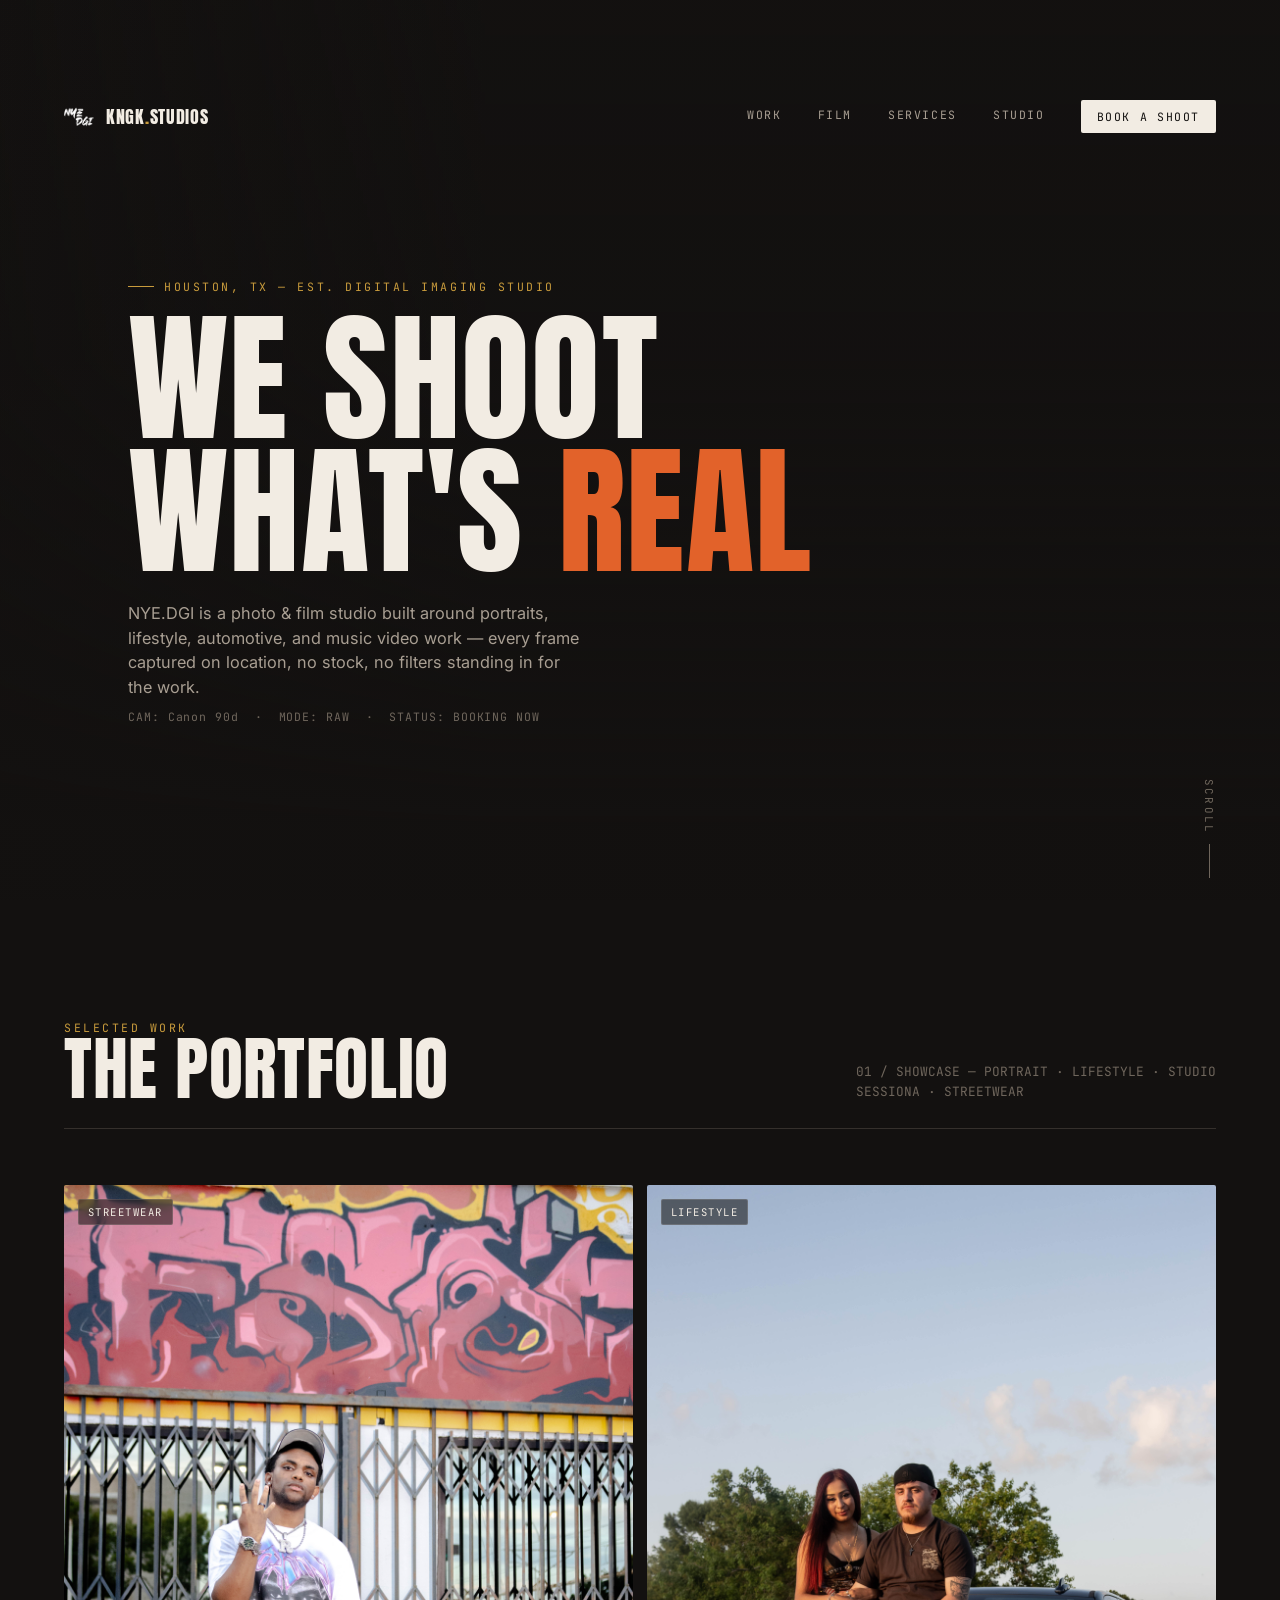
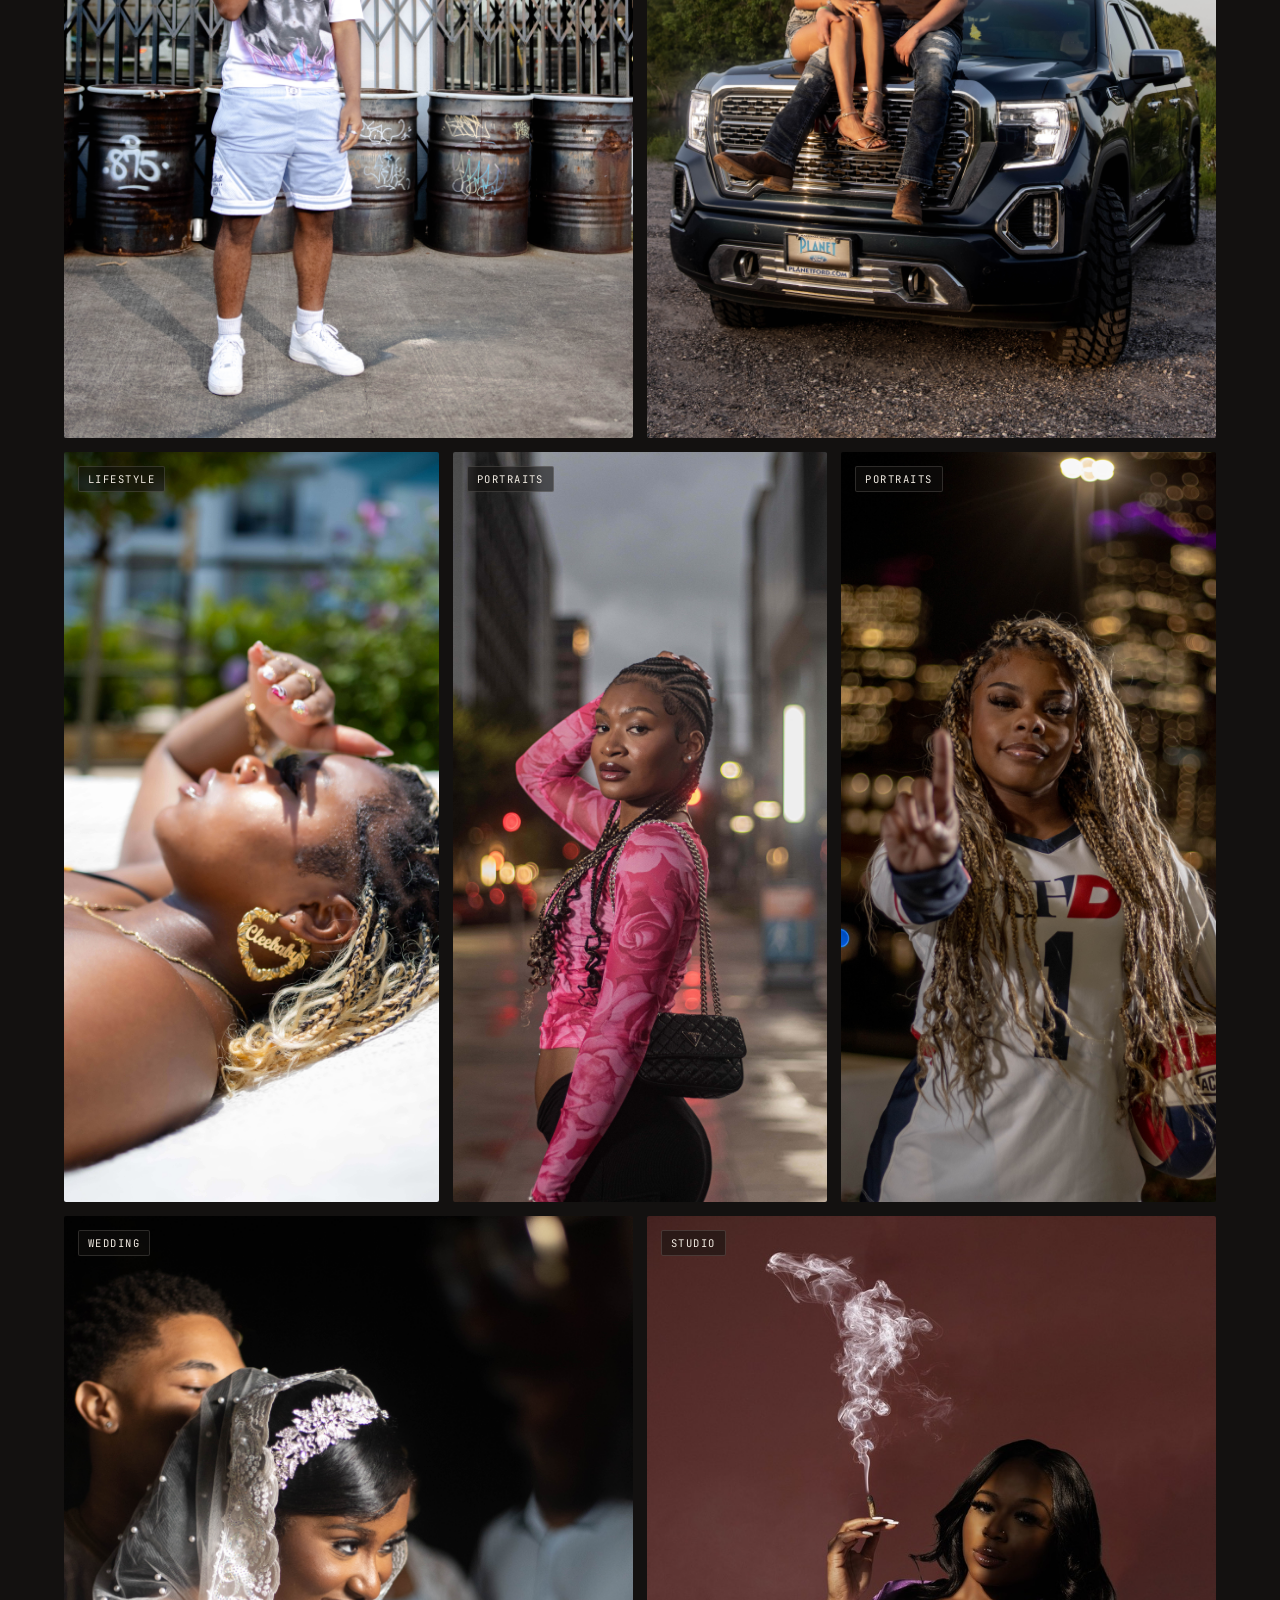
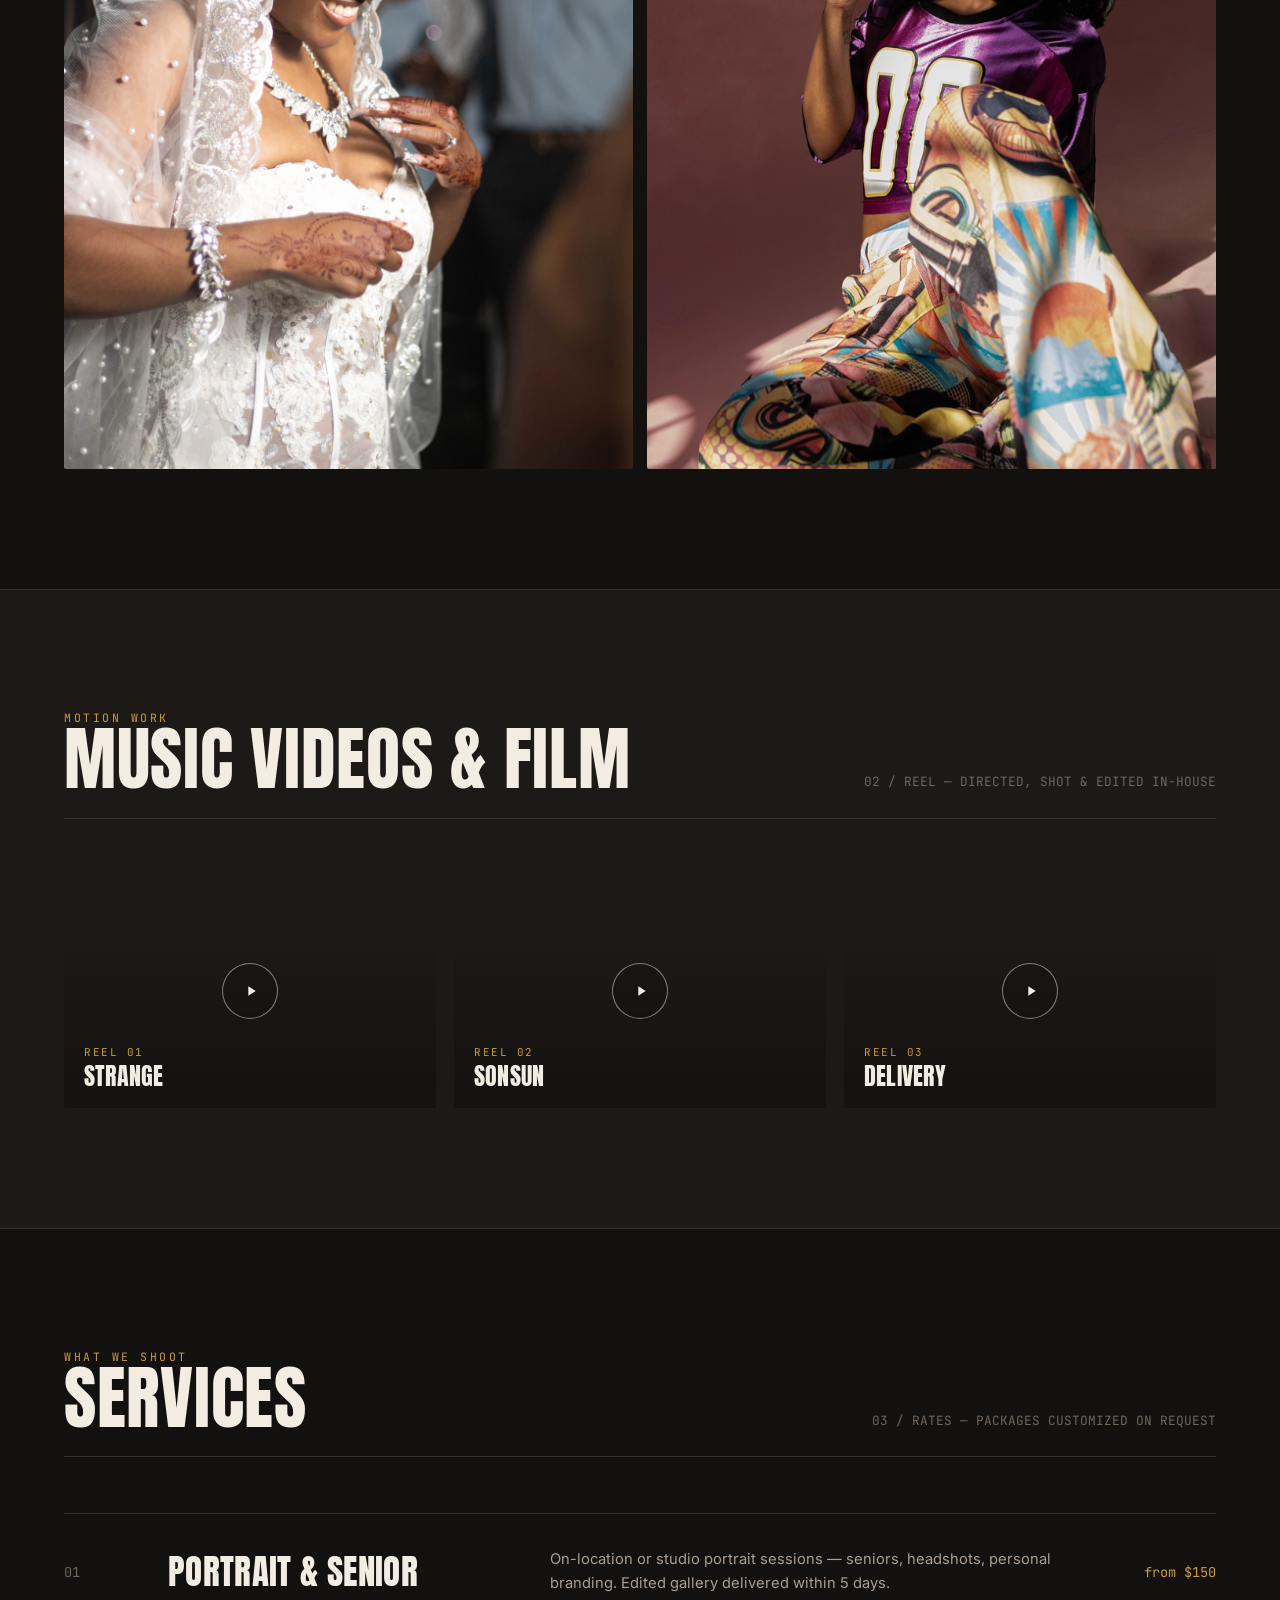
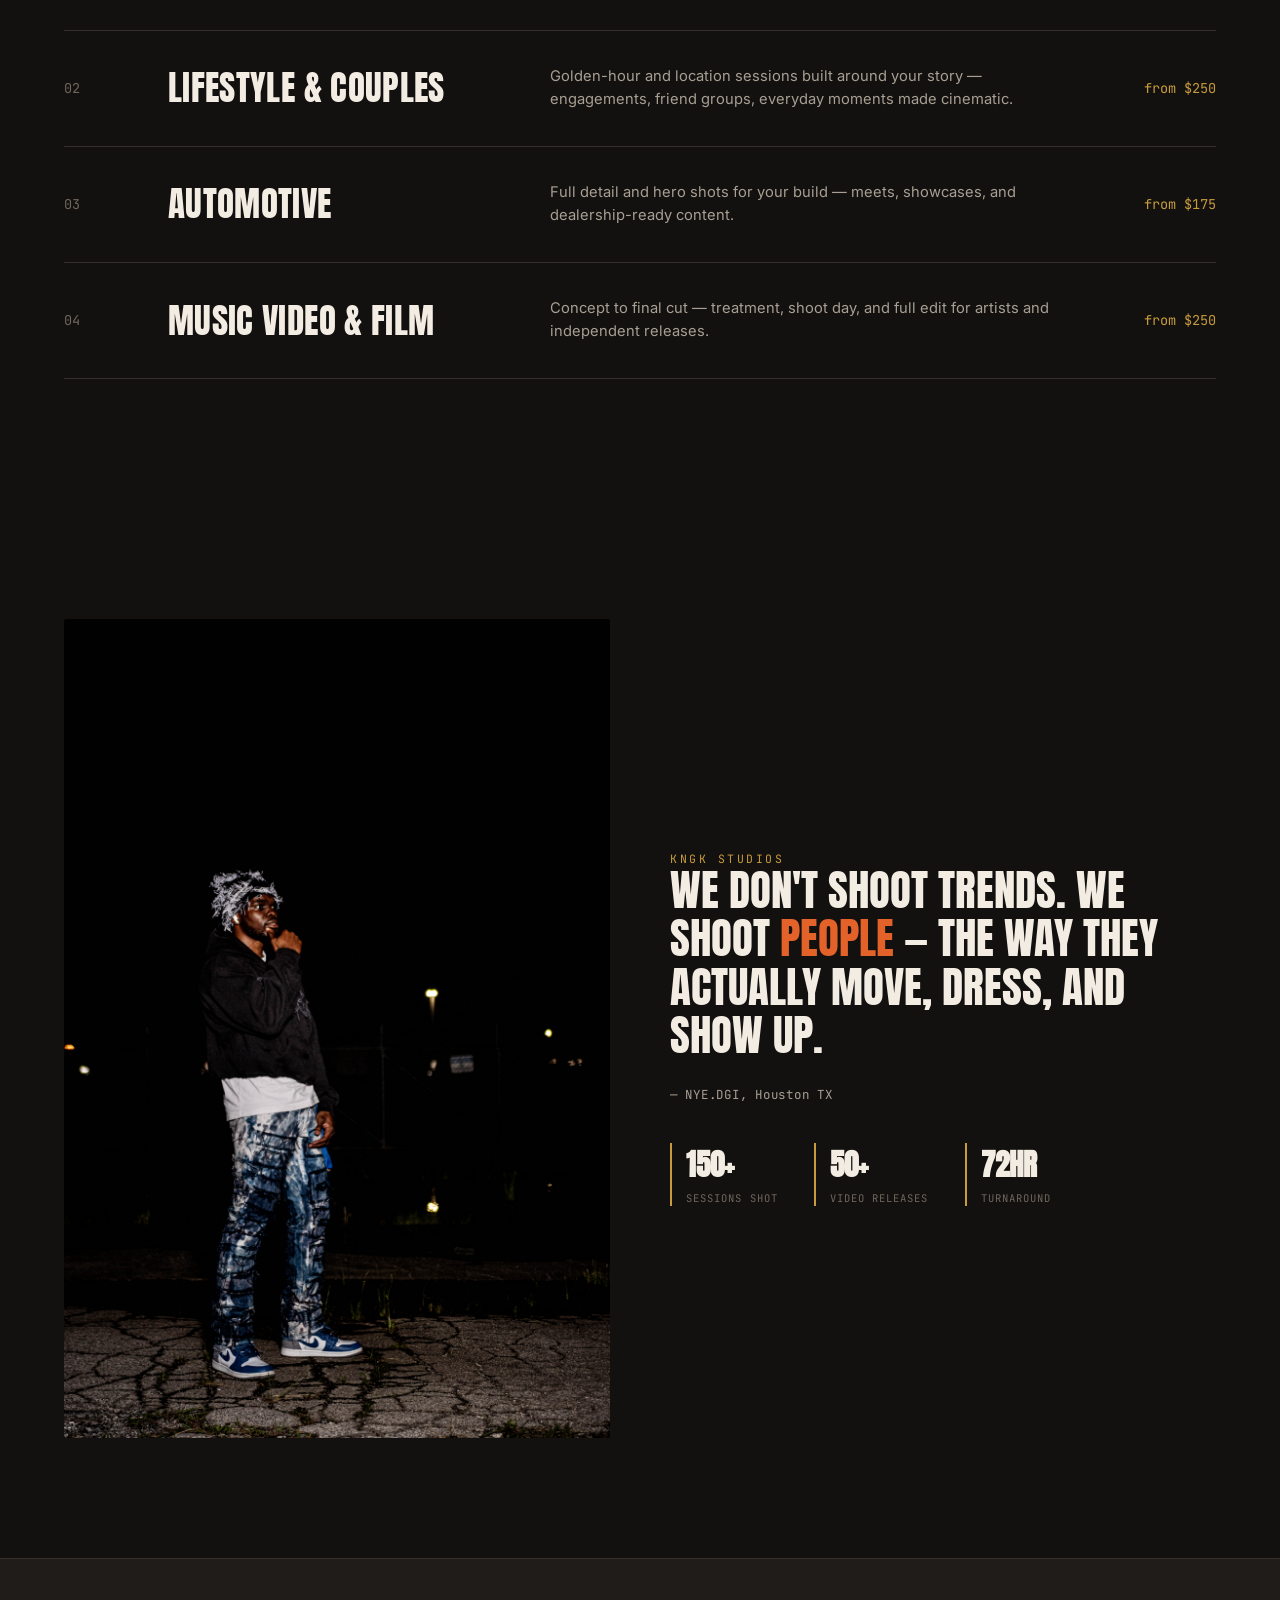
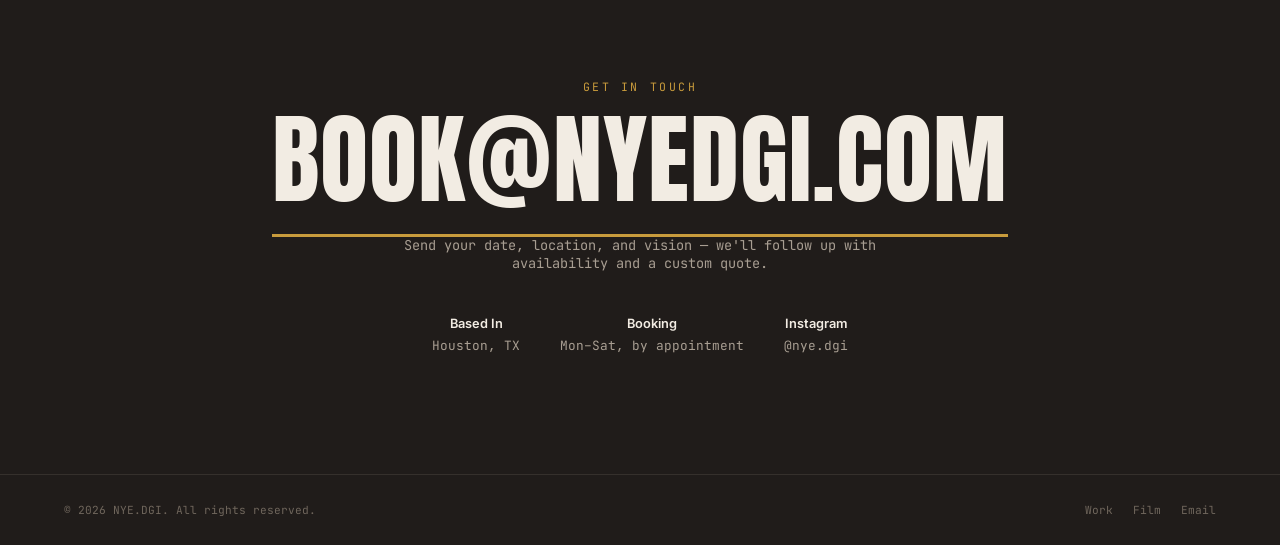
==== nye.dgi.html @ 6a8b1fe9 "Update nye.dgi.html" ====
<!doctype html>
<html lang="en">
<head>
<meta charset="UTF-8">
<meta name="viewport" content="width=device-width, initial-scale=1.0">
<title>NYE.DGI — Photo & Film, Houston TX</title>
<meta name="description" content="NYE.DGI is a Houston-based digital imaging studio shooting portrait, lifestyle, automotive photography and music video film.">
<link rel="icon" href="[data-uri]" type="image/png">
<link rel="preconnect" href="https://fonts.googleapis.com">
<link rel="preconnect" href="https://fonts.gstatic.com" crossorigin>
<link href="https://fonts.googleapis.com/css2?family=Anton&family=Inter:wght@400;500;600;700;800&family=JetBrains+Mono:wght@400;500;600&display=swap" rel="stylesheet">
<style>
  :root{
    --bg:        #131110;
    --panel:     #1c1917;
    --panel-2:   #201c1a;
    --line:      #35302c;
    --ink:       #f2ece3;
    --ink-dim:   #a89e92;
    --ink-faint: #6f665c;
    --brass:     #c89b3c;
    --brass-dim: #8a6c2c;
    --orange:    #e2622a;
    --shadow:    0 20px 60px rgba(0,0,0,.5);
  }

  *{margin:0;padding:0;box-sizing:border-box;}
  html{scroll-behavior:smooth;}
  body{
    background:var(--bg);
    color:var(--ink);
    font-family:'Inter',sans-serif;
    -webkit-font-smoothing:antialiased;
    overflow-x:hidden;
  }
  img{display:block;max-width:100%;}
  a{color:inherit;text-decoration:none;}

  .mono{font-family:'JetBrains Mono',monospace;}
  .eyebrow{
    font-family:'JetBrains Mono',monospace;
    font-size:.72rem;
    letter-spacing:.22em;
    text-transform:uppercase;
    color:var(--brass);
  }
  h1,h2,h3{
    font-family:'Anton',sans-serif;
    font-weight:400;
    text-transform:uppercase;
    line-height:.95;
    letter-spacing:.01em;
  }

  ::selection{background:var(--brass);color:#141110;}

  /* ---------- NAV ---------- */
  header{
    position:fixed;top:0;left:0;right:0;z-index:100;
    display:flex;align-items:center;justify-content:space-between;
    padding: 100px clamp(20px,5vw,64px);
    transition:background .35s ease, padding .35s ease, border-color .35s ease;
    border-bottom:1px solid transparent;
  }
  header.scrolled{
    background:rgba(19,17,16,.88);
    backdrop-filter:blur(10px);
    padding-top:14px;padding-bottom:14px;
    border-bottom:1px solid var(--line);
  }
  header .logo-mark{display:flex;align-items:center;gap:12px;}
  header .logo-mark img{height:30px;width:auto;}
  header .logo-mark span{font-family:'Anton',sans-serif;font-size:1.1rem;letter-spacing:.04em;}
  nav.links{display:flex;gap:clamp(18px,3vw,36px);align-items:center;}
  nav.links a{
    font-family:'JetBrains Mono',monospace;
    font-size:.72rem;letter-spacing:.14em;text-transform:uppercase;
    color:var(--ink-dim);
    position:relative;padding-bottom:4px;
    transition:color .25s ease;
  }
  nav.links a::after{
    content:'';position:absolute;left:0;bottom:0;width:0;height:1px;
    background:var(--brass);transition:width .3s ease;
  }
  nav.links a:hover{color:var(--ink);}
  nav.links a:hover::after{width:100%;}
  nav.links a.cta{
    color:var(--bg);background:var(--ink);
    padding:9px 16px;border-radius:2px;
  }
  nav.links a.cta::after{display:none;}
  nav.links a.cta:hover{background:var(--brass);}
  .nav-toggle{display:none;background:none;border:0;color:var(--ink);font-size:1.4rem;cursor:pointer;}

  /* ---------- HERO ---------- */
  .hero{
    position:relative;
    height:100svh;min-height:640px;
    display:flex;flex-direction:column;justify-content:flex-end;
    overflow:hidden;
  }
  .hero video{
    position:absolute;inset:0;width:100%;height:100%;object-fit:cover;
    object-position:50% 22%;
    transform:scale(1.08);
    animation:heroZoom 1.6s ease-out forwards;
    filter:saturate(1.05) contrast(1.05);
  }
  @keyframes heroZoom{to{transform:scale(1);}}
  .hero::after{
    content:'';position:absolute;inset:0;
    background:linear-gradient(180deg, rgba(19,17,16,.15) 0%, rgba(19,17,16,.25) 40%, rgba(19,17,16,.96) 92%),
               linear-gradient(90deg, rgba(19,17,16,.55) 0%, rgba(19,17,16,0) 38%);
  }
  .hero-content{
    position:relative;z-index:2;
    padding:0 clamp(20px,5vw,64px) 56px;
    opacity:0;animation:riseIn 1s ease .5s forwards;
  }
  @keyframes riseIn{from{opacity:0;transform:translateY(24px);}to{opacity:1;transform:translateY(0);}}
  .hero-content .eyebrow{margin-bottom:18px;display:flex;align-items:center;gap:10px;}
  .hero-content .eyebrow::before{content:'';width:26px;height:1px;background:var(--brass);display:inline-block;}
  .hero-content h1{
    font-size:clamp(3.4rem,11vw,9rem);
    color:var(--ink);
  }
  .hero-content h1 em{font-style:normal;color:var(--orange);}
  .hero-sub{
    display:flex;flex-wrap:wrap;gap:10px 28px;align-items:baseline;
    margin-top:22px;max-width:640px;
  }
  .hero-sub p{color:var(--ink-dim);font-size:1.02rem;line-height:1.5;max-width:460px;}
  .hero-data{
    font-family:'JetBrains Mono',monospace;font-size:.72rem;color:var(--ink-faint);
    letter-spacing:.08em;white-space:nowrap;
  }
  .scroll-cue{
    position:absolute;bottom:22px;right:clamp(20px,5vw,64px);z-index:2;
    writing-mode:vertical-rl;font-family:'JetBrains Mono',monospace;
    font-size:.68rem;letter-spacing:.2em;color:var(--ink-faint);
    display:flex;align-items:center;gap:10px;
  }
  .scroll-cue::after{content:'';width:1px;height:34px;background:var(--ink-faint);animation:scrollLine 1.8s ease-in-out infinite;}
  @keyframes scrollLine{0%,100%{opacity:.2;}50%{opacity:1;}}

  section{padding:120px clamp(20px,5vw,64px);}
  .section-head{
    display:flex;justify-content:space-between;align-items:flex-end;
    gap:24px;margin-bottom:56px;flex-wrap:wrap;
    border-bottom:1px solid var(--line);padding-bottom:26px;
  }
  .section-head h2{font-size:clamp(2.4rem,5.6vw,4.4rem);}
  .section-head .idx{font-family:'JetBrains Mono',monospace;color:var(--ink-faint);font-size:.8rem;}
  .section-head p{color:var(--ink-dim);max-width:360px;font-size:.95rem;line-height:1.55;}

  /* ---------- WORK GRID ---------- */
  .work{background:var(--bg);}
  .grid{
    display:grid;
    grid-template-columns:repeat(6,1fr);
    gap:14px;
  }
  .frame{
    position:relative;overflow:hidden;border-radius:2px;
    background:var(--panel);
    cursor:pointer;
  }
  .frame img{
    width:100%;height:100%;object-fit:cover;
    transition:transform .7s cubic-bezier(.16,1,.3,1), filter .5s ease;
  }
  .frame:hover img{transform:scale(1.06);filter:saturate(1.15);}
  .frame .tag{
    position:absolute;top:14px;left:14px;
    font-family:'JetBrains Mono',monospace;font-size:.66rem;
    letter-spacing:.14em;text-transform:uppercase;color:var(--ink);
    background:rgba(19,17,16,.55);backdrop-filter:blur(4px);
    padding:5px 9px;border-radius:2px;border:1px solid rgba(242,236,227,.15);
  }
  .frame .exif{
    position:absolute;left:0;right:0;bottom:0;
    padding:16px 16px 14px;
    background:linear-gradient(180deg, rgba(19,17,16,0) 0%, rgba(19,17,16,.94) 78%);
    transform:translateY(100%);
    transition:transform .45s cubic-bezier(.16,1,.3,1);
  }
  .frame:hover .exif{transform:translateY(0);}
  .exif .exif-title{font-family:'Anton',sans-serif;font-size:1.05rem;text-transform:uppercase;color:var(--ink);margin-bottom:6px;}
  .exif .exif-meta{
    font-family:'JetBrains Mono',monospace;font-size:.66rem;color:var(--brass);
    letter-spacing:.06em;display:flex;flex-wrap:wrap;gap:4px 12px;
  }

  .f1{grid-column:span 3;grid-row:span 2;aspect-ratio:4/6;}
  .f2{grid-column:span 3;grid-row:span 2;aspect-ratio:4/6;}
  .f3{grid-column:span 2;aspect-ratio:1/2;}
  .f4{grid-column:span 2;aspect-ratio:1/2;}
  .f5{grid-column:span 2;aspect-ratio:1/2;}
  .f6{grid-column:span 3;aspect-ratio:4/6;}
  .f7{grid-column:span 3;aspect-ratio:4/6;}

  /* ---------- FILM ---------- */
  .film{background:var(--panel);border-top:1px solid var(--line);border-bottom:1px solid var(--line);}
  .reel{display:grid;grid-template-columns:repeat(3,1fr);gap:18px;}
  .reel-card{position:relative;overflow:hidden;border-radius:2px;aspect-ratio:16/10;}
  .reel-card video{width:100%;height:100%;object-fit:cover;transition:transform .7s cubic-bezier(.16,1,.3,1);}
  .reel-card:hover img{transform:scale(1.08);}
  .reel-card::before{
    content:'';position:absolute;inset:0;
    background:linear-gradient(180deg, rgba(19,17,16,.05) 30%, rgba(19,17,16,.92) 100%);
  }
  .reel-info{position:absolute;left:0;right:0;bottom:0;padding:20px;z-index:2;}
  .reel-info .num{font-family:'JetBrains Mono',monospace;font-size:.68rem;color:var(--brass);letter-spacing:.14em;margin-bottom:6px;display:block;}
  .reel-info h3{font-size:1.5rem;color:var(--ink);}
  .play-btn{
    position:absolute;top:50%;left:50%;transform:translate(-50%,-50%);
    width:56px;height:56px;border-radius:50%;
    border:1px solid rgba(242,236,227,.5);
    display:flex;align-items:center;justify-content:center;
    z-index:2;transition:all .3s ease;background:rgba(19,17,16,.3);backdrop-filter:blur(2px);
  }
  .reel-card:hover .play-btn{background:var(--brass);border-color:var(--brass);transform:translate(-50%,-50%) scale(1.1);}
  .play-btn svg{width:16px;height:16px;fill:var(--ink);margin-left:2px;}

  /* ---------- SERVICES ---------- */
  .services{background:var(--bg);}
  .serv-list{border-top:1px solid var(--line);}
  .serv-row{
    display:grid;grid-template-columns:80px 1fr 1.4fr 140px;
    gap:24px;align-items:center;
    padding:34px 0;border-bottom:1px solid var(--line);
    transition:background .3s ease;
  }
  .serv-row:hover{background:var(--panel);}
  .serv-row .num{font-family:'JetBrains Mono',monospace;color:var(--ink-faint);font-size:.85rem;}
  .serv-row h3{font-size:clamp(1.5rem,3vw,2.2rem);}
  .serv-row p{color:var(--ink-dim);font-size:.92rem;line-height:1.6;}
  .serv-row .price{font-family:'JetBrains Mono',monospace;color:var(--brass);font-size:.85rem;text-align:right;}

  /* ---------- ABOUT / STATEMENT ---------- */
  .statement{
    background:var(--bg);
    display:grid;grid-template-columns:1fr 1fr;gap:60px;align-items:center;
  }
  .statement figure{position:relative;overflow:hidden;border-radius:2px;aspect-ratio:4/6;}
  .statement figure img{width:100%;height:100%;object-fit:cover;}
  .statement blockquote{
    font-family:'Anton',sans-serif;text-transform:uppercase;
    font-size:clamp(1.8rem,3.4vw,2.7rem);line-height:1.12;color:var(--ink);
  }
  .statement blockquote span{color:var(--orange);}
  .statement .by{margin-top:26px;font-family:'JetBrains Mono',monospace;font-size:.78rem;color:var(--ink-dim);letter-spacing:.06em;}
  .stat-row{display:flex;gap:36px;margin-top:40px;flex-wrap:wrap;}
  .stat{border-left:2px solid var(--brass);padding-left:14px;}
  .stat b{display:block;font-family:'Anton',sans-serif;font-size:1.8rem;}
  .stat span{font-family:'JetBrains Mono',monospace;font-size:.66rem;color:var(--ink-faint);letter-spacing:.1em;text-transform:uppercase;}

  /* ---------- CONTACT ---------- */
  .contact{
    background:var(--panel-2);
    border-top:1px solid var(--line);
    text-align:center;
    display: center;
  }
  .contact .eyebrow{justify-content:center;display:flex;}
  .contact h2{font-size:clamp(2.6rem,8vw,6.2rem);margin:18px 0 30px; display: center;}
  .contact h2 a{border-bottom:3px solid var(--brass);transition:color .3s ease,border-color .3s ease;}
  .contact h2 a:hover{color:var(--brass);}
  .contact-meta{
    display:flex;justify-content:center;gap:40px;flex-wrap:wrap;
    margin-top:44px;font-family:'JetBrains Mono',monospace;font-size:.8rem;color:var(--ink-dim);
  }
  .contact-meta div b{display:block;color:var(--ink);font-family:'Inter',sans-serif;font-weight:600;margin-bottom:6px;}

  footer{
    padding:28px clamp(20px,5vw,64px);
    display:flex;justify-content:space-between;align-items:center;flex-wrap:wrap;gap:12px;
    font-family:'JetBrains Mono',monospace;font-size:.7rem;color:var(--ink-faint);
    background:var(--panel-2);border-top:1px solid var(--line);
  }
  footer .fsocial{display:flex;gap:20px;}
  footer a:hover{color:var(--brass);}

  @media (max-width:980px){
    .grid{grid-template-columns:repeat(2,1fr);}
    .f1,.f2,.f6,.f7{grid-column:span 2;}
    .f3,.f4,.f5{grid-column:span 1;}
    .reel{grid-template-columns:1fr;}
    .statement{grid-template-columns:1fr;}
    .serv-row{grid-template-columns:50px 1fr;row-gap:8px;}
    .serv-row p{grid-column:2/3;}
    .serv-row .price{grid-column:2/3;text-align:left;}
    nav.links{display:All;}
    .nav-toggle{display:block;}
  }
  @media (max-width:420px){
    section{padding:80px 20px;}
    .hero-sub{flex-direction:column;align-items:flex-start;}
    header .logo-mark span{display:none;}
    header .logo-mark img{display: none;}
    .hero img{display:ALL;}
  }

  @media (prefers-reduced-motion:reduce){
    *{animation:none!important;transition:none!important;}
  }
</style>
</head>
<body>

<header id="siteHeader">
  <div class="logo-mark">
    <img src="./img/Brand_Logo_White.png" alt="logo">
    <span>KNGK<span style="color:var(--brass)">.</span>STUDIOS</span>
  </div>
  <nav class="links">
    <a href="#work">Work</a>
    <a href="#film">Film</a>
    <a href="#services">Services</a>
    <a href="#about">Studio</a>
    <a href="#contact" class="cta">Book a Shoot</a>
  </nav>
</header>

<section class="hero">
  <video autoplay loop muted src="img/Hero.video.mp4" alt="Photoshoot"></video>
  <div class="hero-content">
    <div class="eyebrow">Houston, TX — Est. Digital Imaging Studio</div>
    <h1>WE SHOOT<br>WHAT'S <em>REAL</em></h1>
    <div class="hero-sub">
      <p>NYE.DGI is a photo &amp; film studio built around portraits, lifestyle, automotive, and music video work — every frame captured on location, no stock, no filters standing in for the work.</p>
      <div class="hero-data">CAM: Canon 90d &nbsp;·&nbsp; MODE: RAW &nbsp;·&nbsp; STATUS: BOOKING NOW</div>
    </div>
  </div>
  <div class="scroll-cue">SCROLL</div>
</section>

<section class="work" id="work">
  <div class="section-head">
    <div>
      <div class="eyebrow">Selected Work</div>
      <h2>The Portfolio</h2>
    </div>
    <p class="idx">01 / SHOWCASE — PORTRAIT · LIFESTYLE · STUDIO SESSIONA · STREETWEAR</p>
  </div>
  <div class="grid">
    <div class="frame f1">
      <img src="./img/Rey.jpg" alt="photoshoot">
      <span class="tag">STREETWEAR</span>
      <div class="exif">
        <div class="exif-title">On Location — Third Ward</div>
        <div class="exif-meta"><span>f/2.0</span><span>1/400s</span><span>ISO 200</span><span>18mm</span></div>
      </div>
    </div>
    <div class="frame f2">
      <img src="./img/Photo-5.jpg">
      <span class="tag">Lifestyle</span>
      <div class="exif">
        <div class="exif-title">Golden Hour Session</div>
        <div class="exif-meta"><span>f/1.8</span><span>1/250s</span><span>ISO 100</span><span>35mm</span></div>
      </div>
    </div>
    <div class="frame f3">
      <img src="./img/Photo-58_1.jpg" alt="photoshoot">
      <span class="tag">Lifestyle</span>
      <div class="exif">
        <div class="exif-title">Poolside</div>
        <div class="exif-meta"><span>f/2.2</span><span>1/500s</span><span>ISO 160</span><span>50mm</span></div>
      </div>
    </div>
    <div class="frame f4">
      <img src="./img/IMG_3707 2.JPG" alt="phtoshoot">
      <span class="tag">Portraits</span>
      <div class="exif">
        <div class="exif-title">Park Shoots</div>
        <div class="exif-meta"><span>f/2.8</span><span>1/320s</span><span>ISO 200</span><span>18mm</span></div>
      </div>
    </div>
    <div class="frame f5">
      <img src="./img/IMG_3593.JPG">
      <span class="tag">Portraits</span>
      <div class="exif">
        <div class="exif-title">UHD Volleyball</div>
        <div class="exif-meta"><span>f/1.5</span><span>1/320s</span><span>ISO 250</span><span>18mm</span></div>
      </div>
    </div>
    <div class="frame f6">
      <img src="./img/Cars-80.jpg" alt="photoshoot">
      <span class="tag">Wedding</span>
      <div class="exif">
        <div class="exif-title">On location</div>
        <div class="exif-meta"><span>f/1.0</span><span>1/160s</span><span>ISO 250</span><span>18mm</span></div>
      </div>
    </div>
    <div class="frame f7">
      <img src="./img/SH.jpeg" alt="photoshoot">
      <span class="tag">Studio</span>
      <div class="exif">
        <div class="exif-title">Studio Session</div>
        <div class="exif-meta"><span>f/2.5</span><span>1/250s</span><span>ISO 200</span><span>15mm</span></div>
      </div>
    </div>
  </div>
</section>

<section class="film" id="film">
  <div class="section-head">
    <div>
      <div class="eyebrow">Motion Work</div>
      <h2>Music Videos &amp; Film</h2>
    </div>
    <p class="idx">02 / REEL — DIRECTED, SHOT &amp; EDITED IN-HOUSE</p>
  </div>
  <div class="reel">
    <div class="reel-card">
      <video autoplay loop muted src="./img/Strange_Edits.mp4" alt="Strange"></video>
      <div class="play-btn"><svg viewBox="0 0 24 24"><path d="M8 5v14l11-7z"/></svg></div>
      <div class="reel-info"><span class="num">REEL 01</span><h3>Strange</h3></div>
    </div>
    <div class="reel-card">
      <video autoplay loop muted src="./img/SONSON.mp4" alt="SONSUN"></video>
      <div class="play-btn"><svg viewBox="0 0 24 24"><path d="M8 5v14l11-7z"/></svg></div>
      <div class="reel-info"><span class="num">REEL 02</span><h3>Sonsun</h3></div>
    </div>
    <div class="reel-card">
      <video autoplay loop muted src="./img/Delivery.mp4" alt="Delivery"></video>
      <div class="play-btn"><svg viewBox="0 0 24 24"><path d="M8 5v14l11-7z"/></svg></div>
      <div class="reel-info"><span class="num">REEL 03</span><h3>Delivery</h3></div>
    </div>
  </div>
</section>

<section class="services" id="services">
  <div class="section-head">
    <div>
      <div class="eyebrow">What We Shoot</div>
      <h2>Services</h2>
    </div>
    <p class="idx">03 / RATES — PACKAGES CUSTOMIZED ON REQUEST</p>
  </div>
  <div class="serv-list">
    <div class="serv-row">
      <span class="num">01</span>
      <h3>Portrait &amp; Senior</h3>
      <p>On-location or studio portrait sessions — seniors, headshots, personal branding. Edited gallery delivered within 5 days.</p>
      <span class="price">from $150</span>
    </div>
    <div class="serv-row">
      <span class="num">02</span>
      <h3>Lifestyle &amp; Couples</h3>
      <p>Golden-hour and location sessions built around your story — engagements, friend groups, everyday moments made cinematic.</p>
      <span class="price">from $250</span>
    </div>
    <div class="serv-row">
      <span class="num">03</span>
      <h3>Automotive</h3>
      <p>Full detail and hero shots for your build — meets, showcases, and dealership-ready content.</p>
      <span class="price">from $175</span>
    </div>
    <div class="serv-row">
      <span class="num">04</span>
      <h3>Music Video &amp; Film</h3>
      <p>Concept to final cut — treatment, shoot day, and full edit for artists and independent releases.</p>
      <span class="price">from $250</span>
    </div>
  </div>
</section>

<section class="statement" id="about">
  <figure>
    <img src="./img/Nye.jpg" alt="nye">
  </figure>
  <div>
    <div class="eyebrow">KNGK Studios</div>
    <blockquote>We don't shoot trends. We shoot <span>people</span> — the way they actually move, dress, and show up.</blockquote>
    <p class="by mono">— NYE.DGI, Houston TX</p>
    <div class="stat-row">
      <div class="stat"><b>150+</b><span>Sessions Shot</span></div>
      <div class="stat"><b>50+</b><span>Video Releases</span></div>
      <div class="stat"><b>72HR</b><span>Turnaround</span></div>
    </div>
  </div>
</section>

<section class="contact" id="contact">
  <div class="eyebrow">Get In Touch</div>
  <h2><a href="mailto:nye.dgi@gmail.com">book@nyedgi.com</a></h2>
  <p class="mono" style="color:var(--ink-dim);max-width:480px;margin:0 auto;font-size:.85rem;">Send your date, location, and vision — we'll follow up with availability and a custom quote.</p>
  <div class="contact-meta">
    <div><b>Based In</b>Houston, TX</div>
    <div><b>Booking</b>Mon–Sat, by appointment</div>
    <div><b>Instagram</b>@nye.dgi</div>
  </div>
</section>

<footer>
  <span>© <span id="year"></span> NYE.DGI. All rights reserved.</span>
  <div class="fsocial">
    <a href="#work">Work</a>
    <a href="#film">Film</a>
    <a href="mailto:book@nyedgi.com">Email</a>
  </div>
</footer>

<script>
  document.getElementById('year').textContent = new Date().getFullYear();
  const header = document.getElementById('siteHeader');
  window.addEventListener('scroll', () => {
    header.classList.toggle('scrolled', window.scrollY > 40);
  });
</script>

</body>
</html>
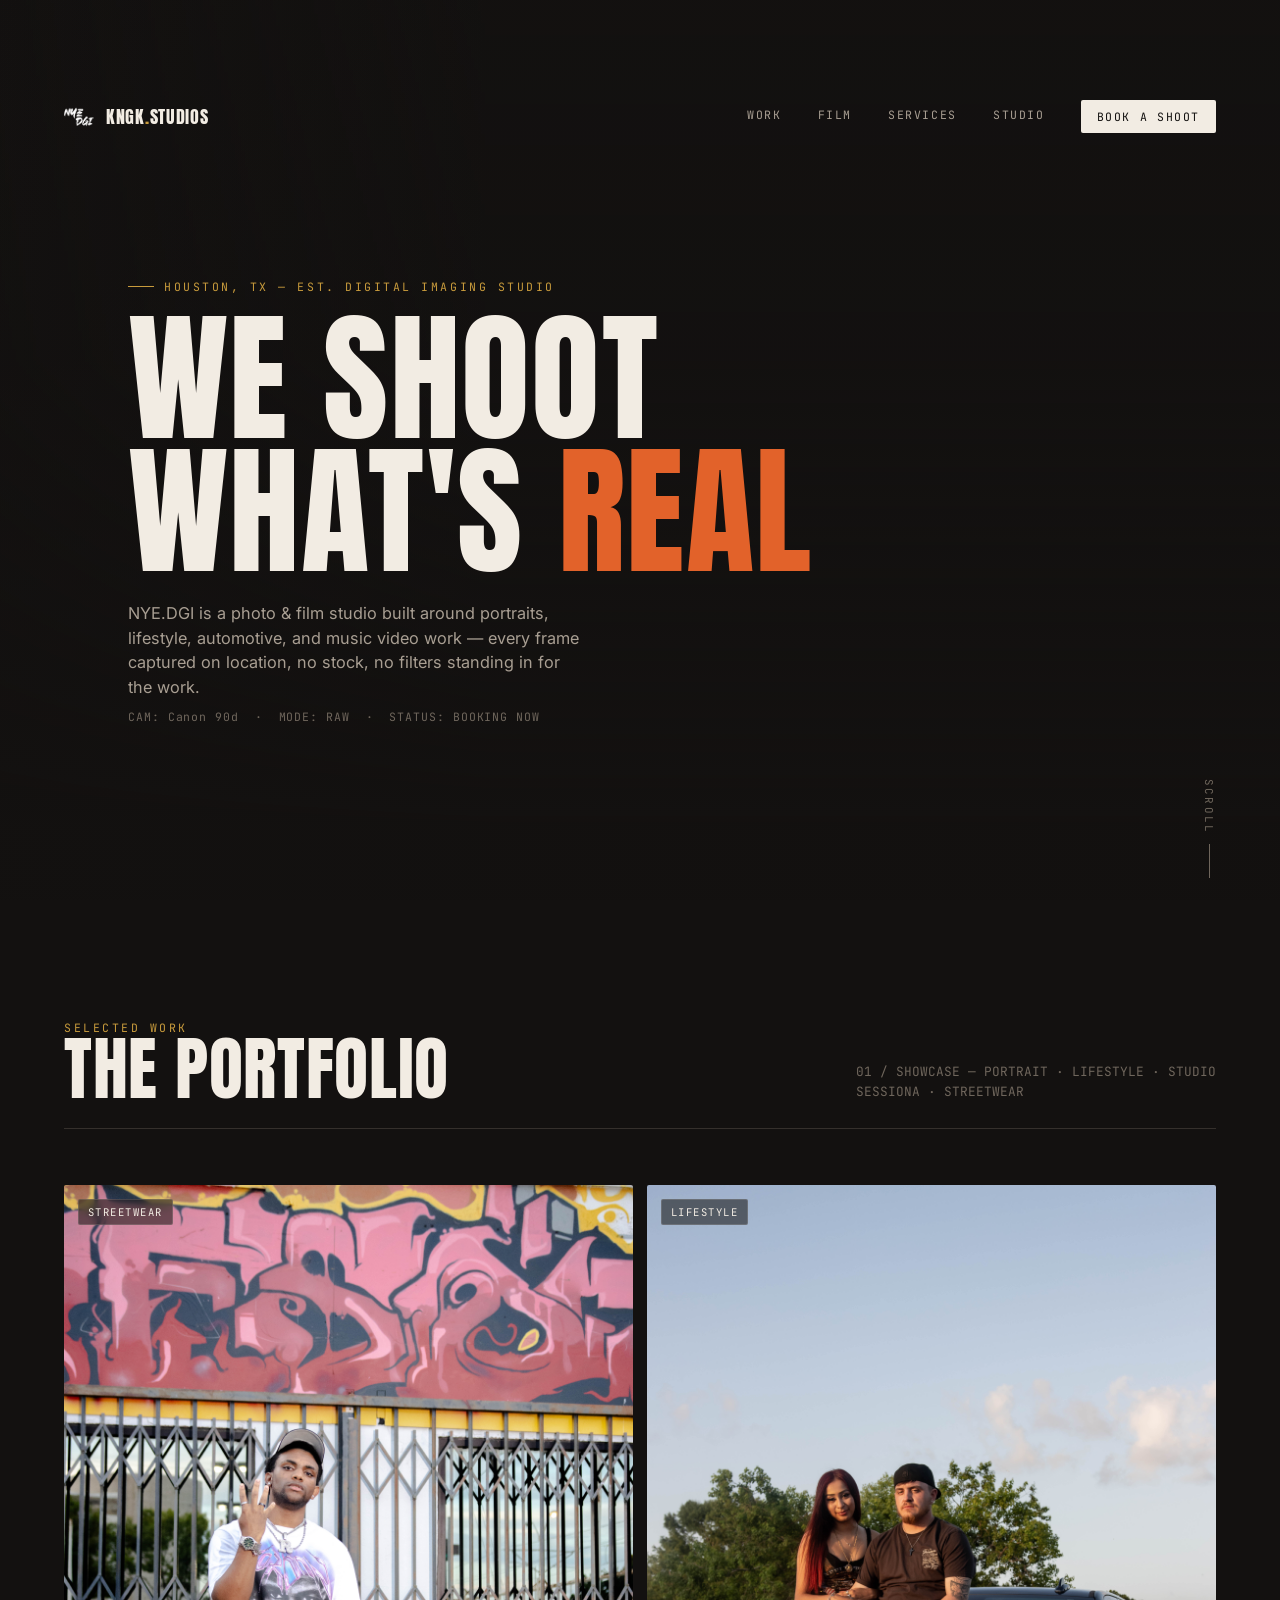
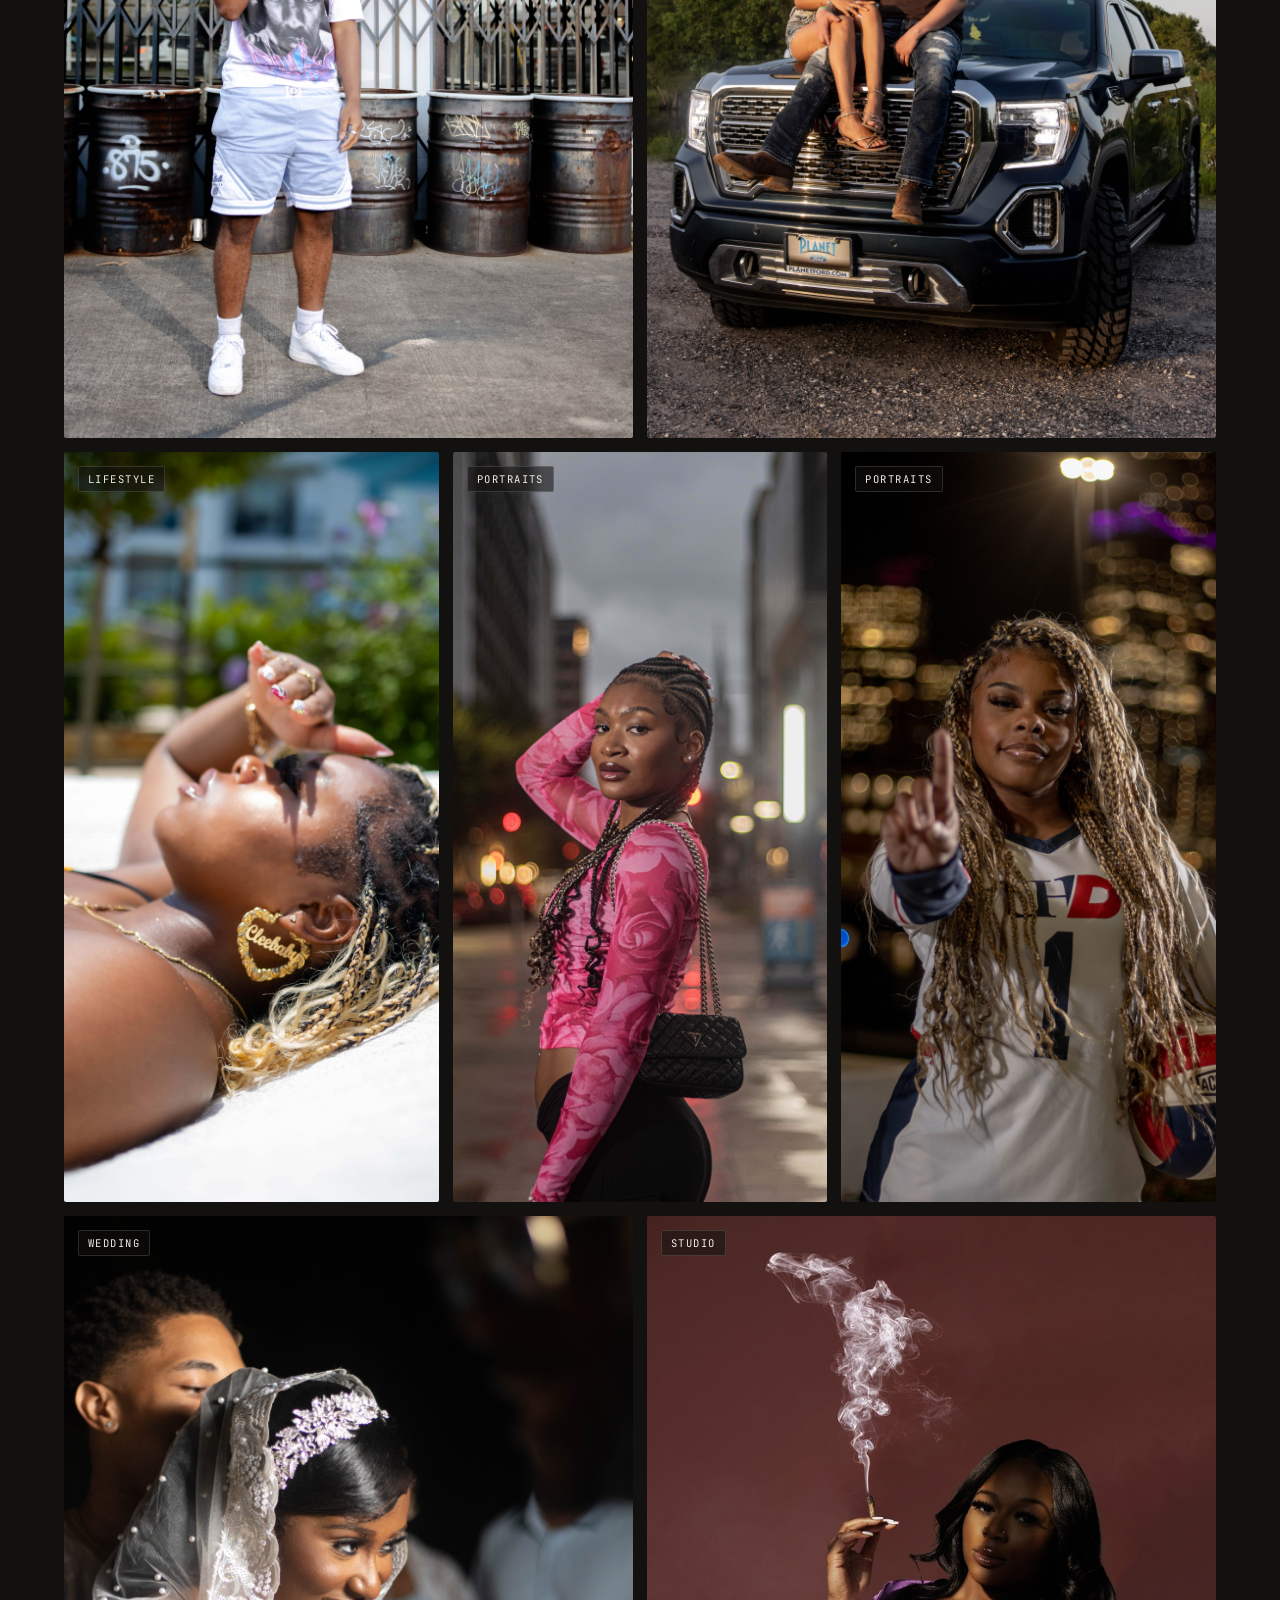
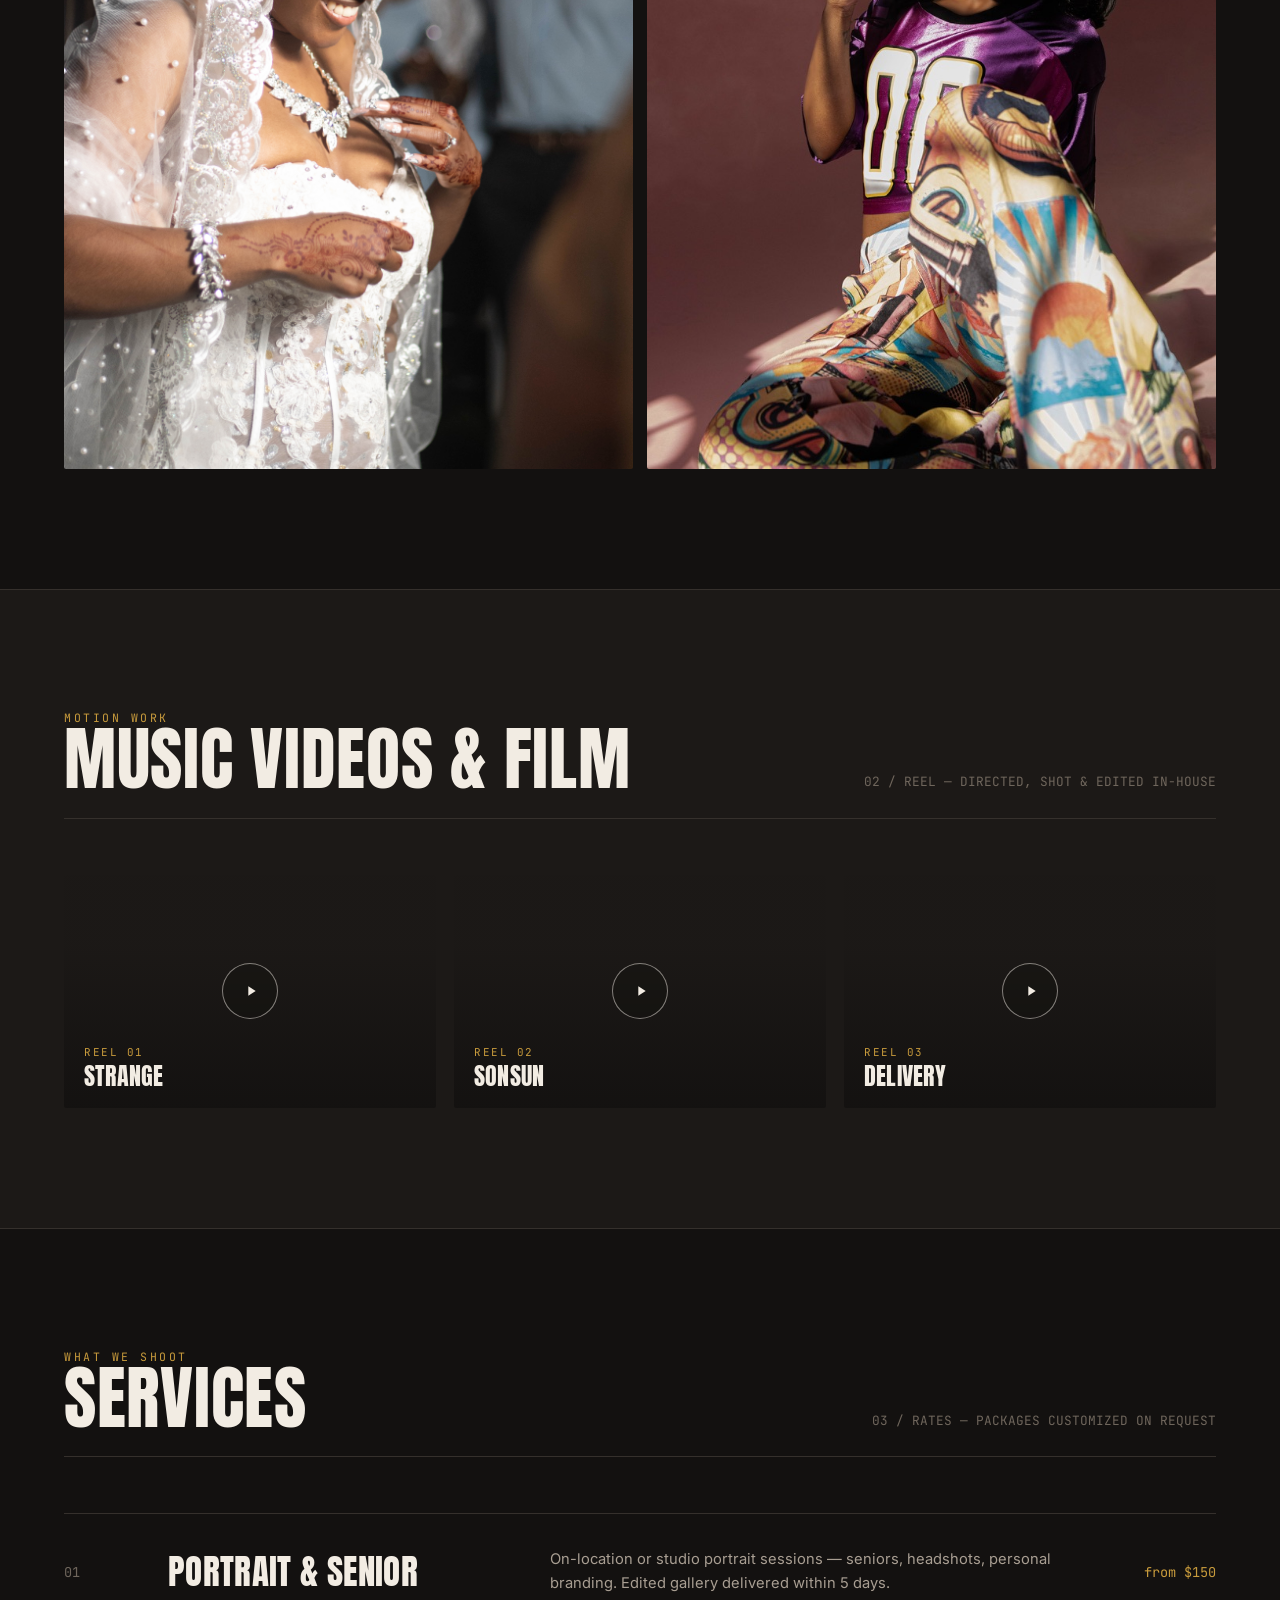
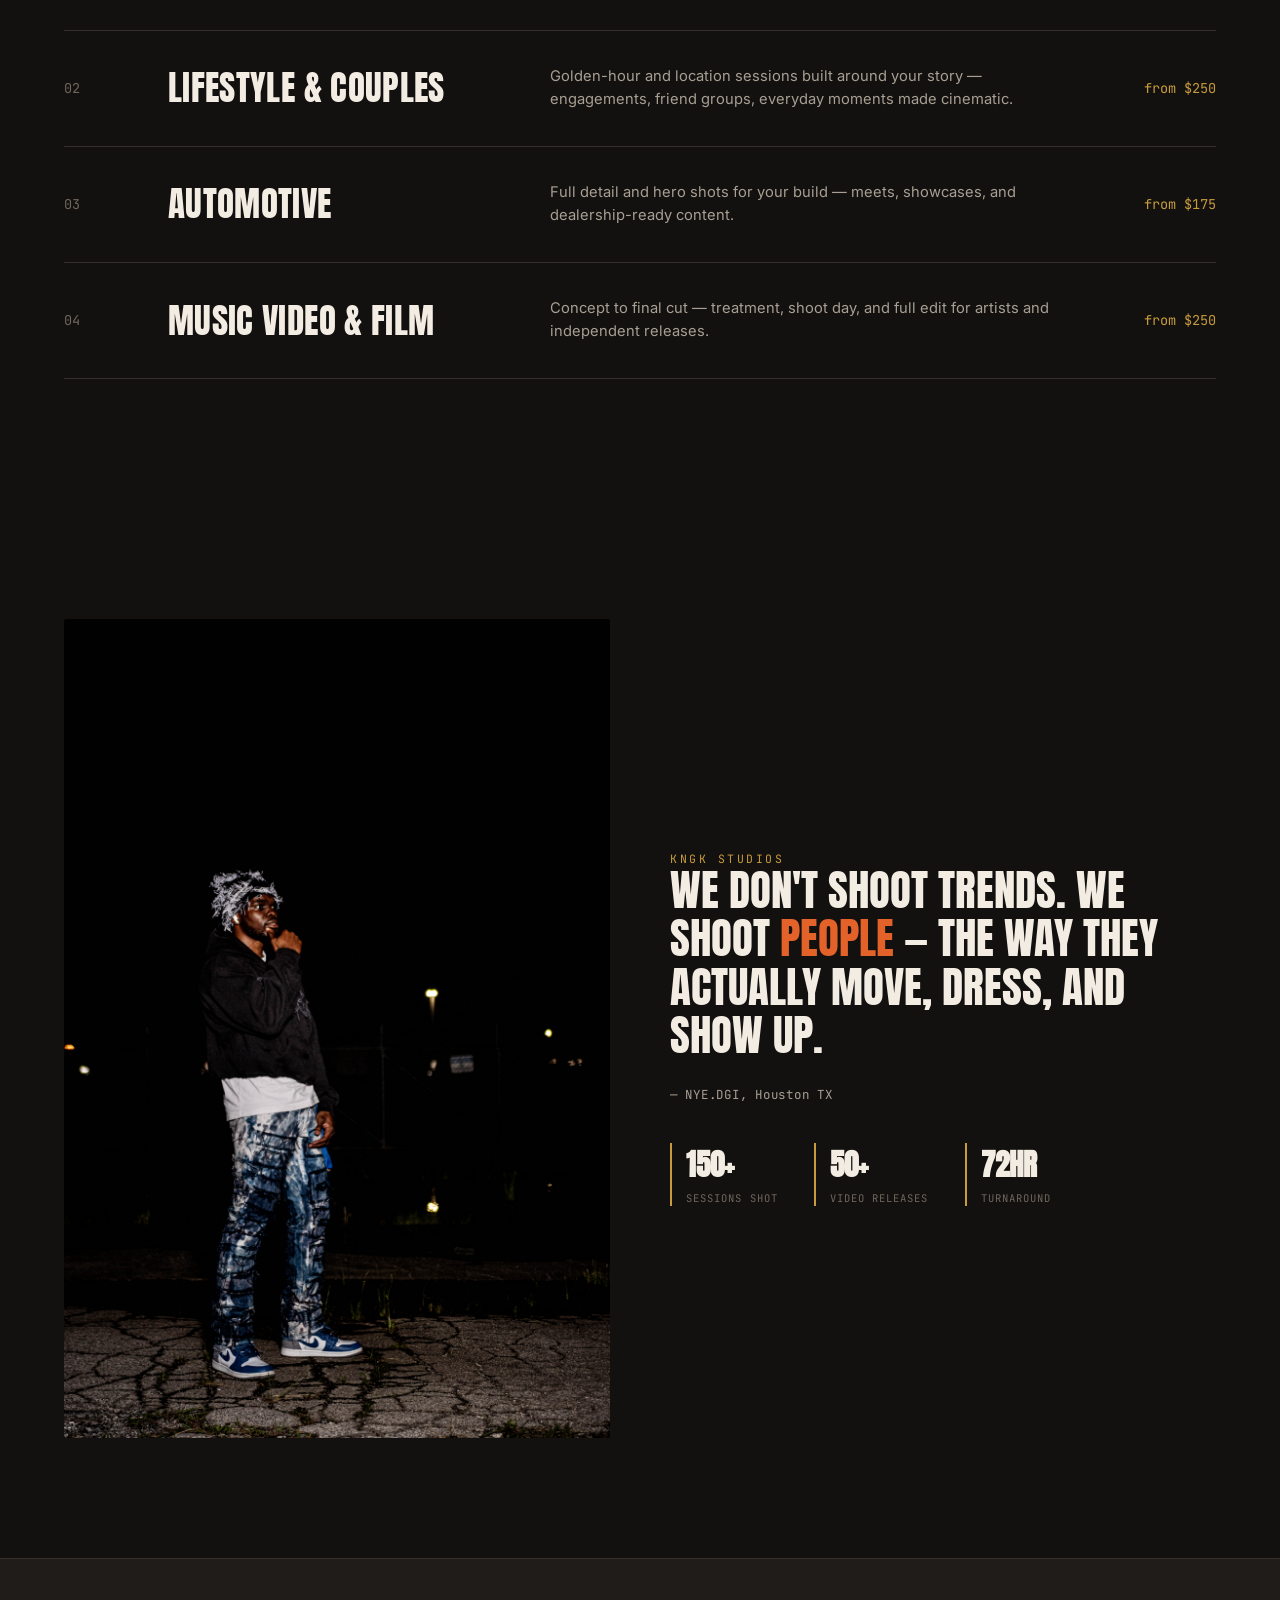
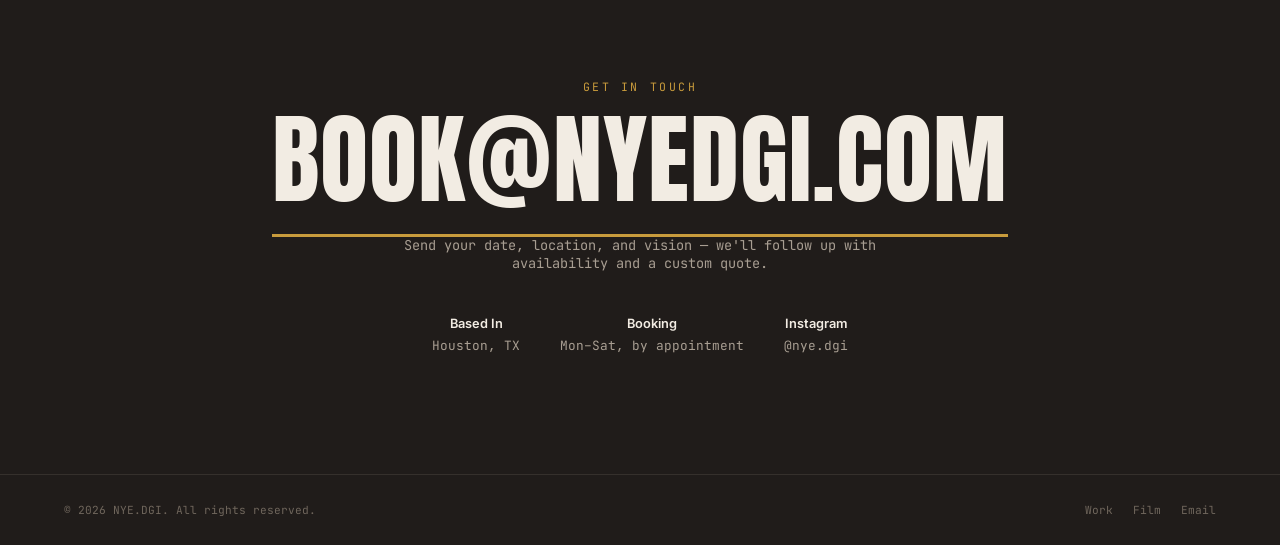
==== commit f6df36c3: "Update nye.dgi.html" ====
--- a/nye.dgi.html
+++ b/nye.dgi.html
@@ -299,7 +299,7 @@
     .hero-sub{flex-direction:column;align-items:flex-start;}
     header .logo-mark span{display:none;}
     header .logo-mark img{display: none;}
-    .hero img{display:ALL;}
+    .hero video{display:ALL;}
   }
 
   @media (prefers-reduced-motion:reduce){
@@ -504,11 +504,35 @@
 </footer>
 
 <script>
-  document.getElementById('year').textContent = new Date().getFullYear();
-  const header = document.getElementById('siteHeader');
-  window.addEventListener('scroll', () => {
-    header.classList.toggle('scrolled', window.scrollY > 40);
-  });
+document.getElementById('year').textContent = new Date().getFullYear();
+const header = document.getElementById('siteHeader');
+window.addEventListener('scroll', () => {
+  header.classList.toggle('scrolled', window.scrollY > 40);
+});
+
+const PLAY_PATH  = 'M8 5v14l11-7z';
+const PAUSE_PATH = 'M6 5h4v14H6zM14 5h4v14h-4z';
+
+document.querySelectorAll('.reel-card').forEach(card => {
+  const video = card.querySelector('.video');
+  const playButton = card.querySelector('.play-btn');
+  const iconPath = playButton.querySelector('svg path');
+
+  function toggle(e){
+    e.stopPropagation();
+    if (video.paused) {
+      video.play();
+      iconPath.setAttribute('d', PAUSE_PATH);
+    } else {
+      video.pause();
+      iconPath.setAttribute('d', PLAY_PATH);
+    }
+  }
+
+  playButton.addEventListener('click', toggle);
+  video.addEventListener('click', toggle);
+  video.addEventListener('ended', () => iconPath.setAttribute('d', PLAY_PATH));
+});
 </script>
 
 </body>
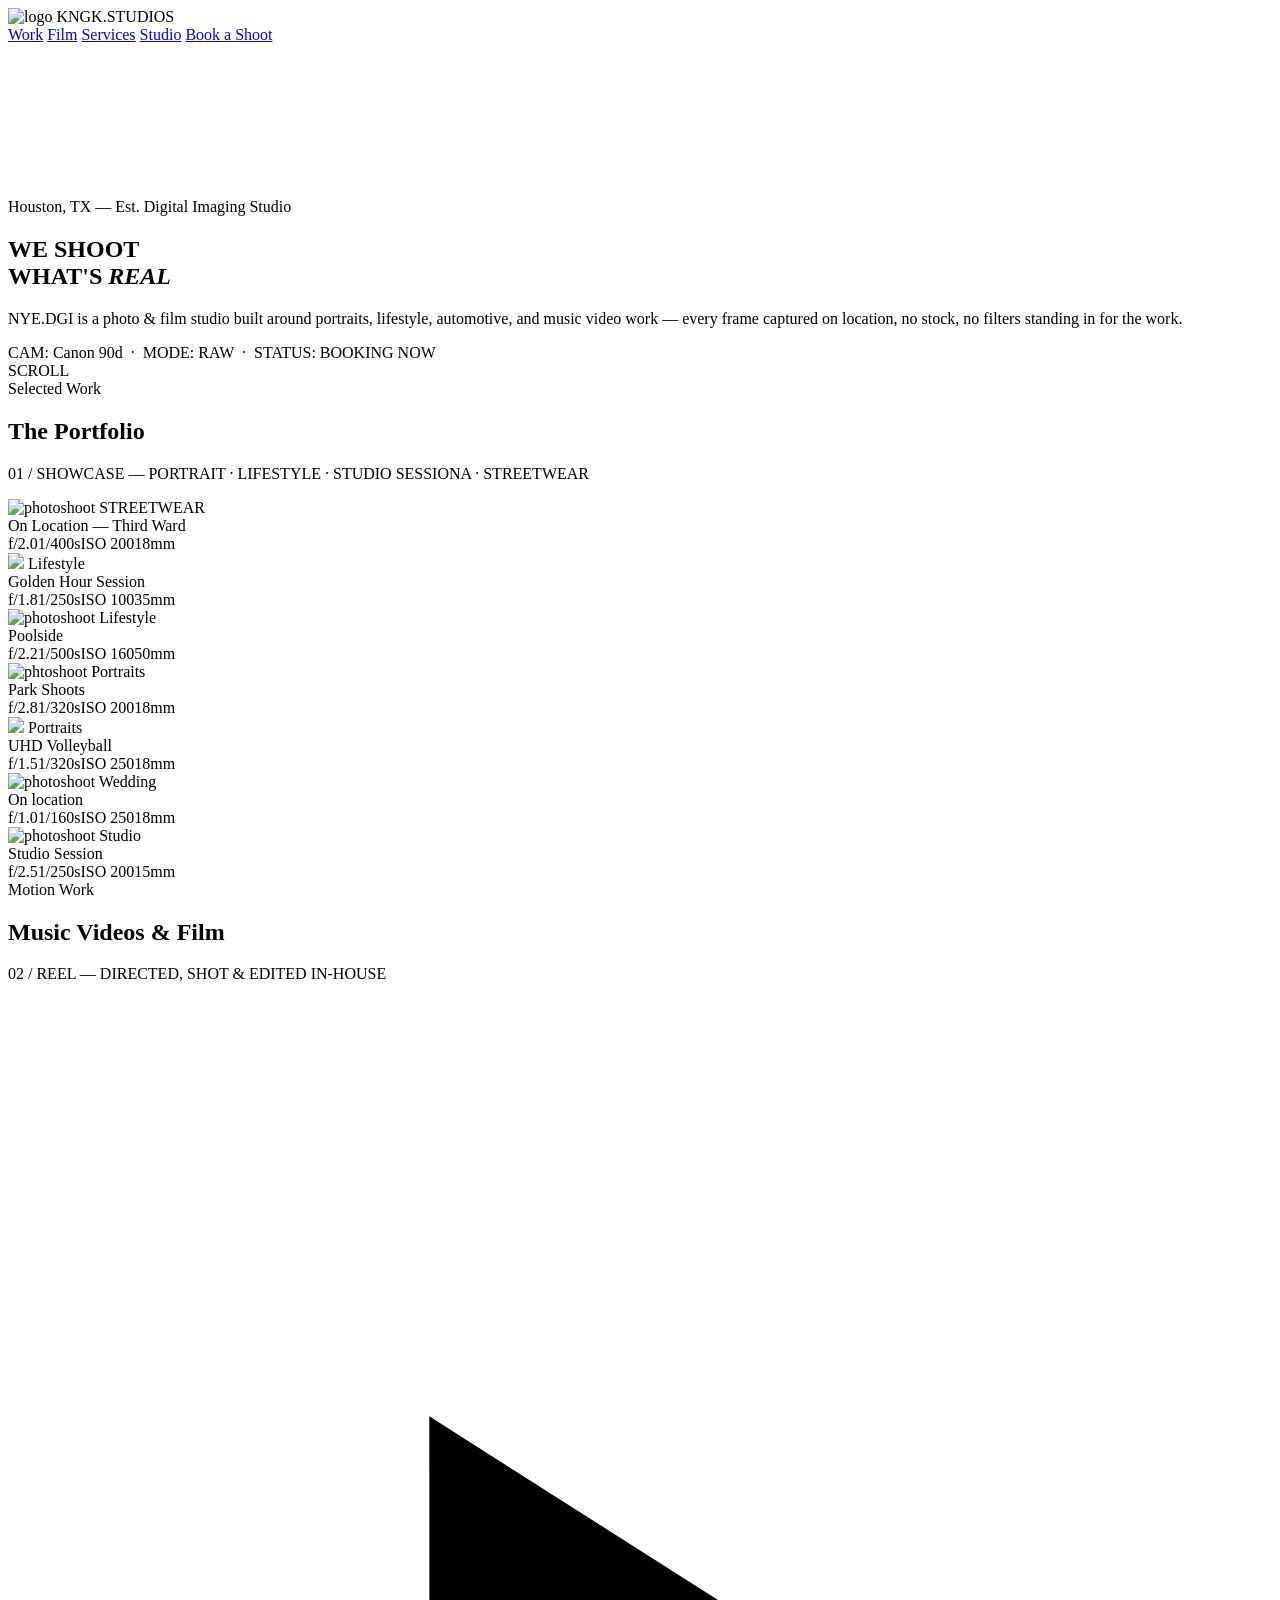
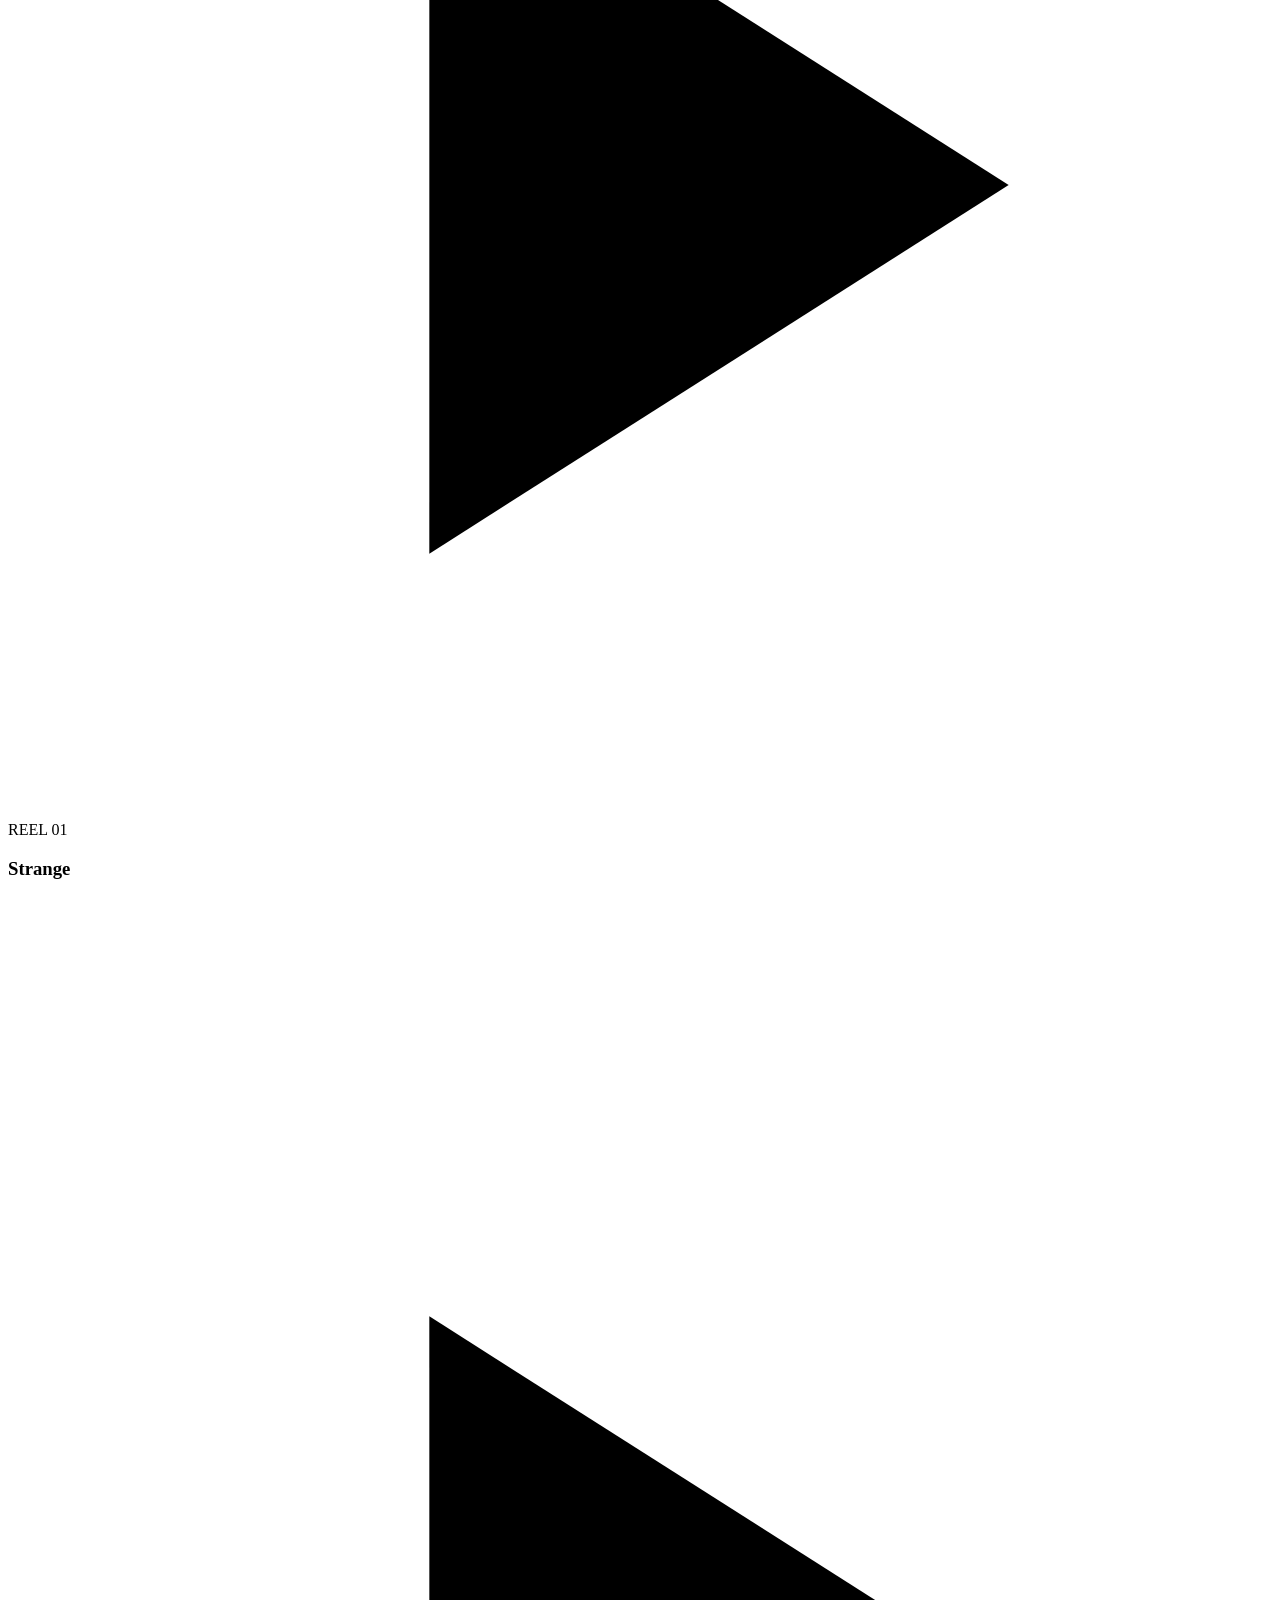
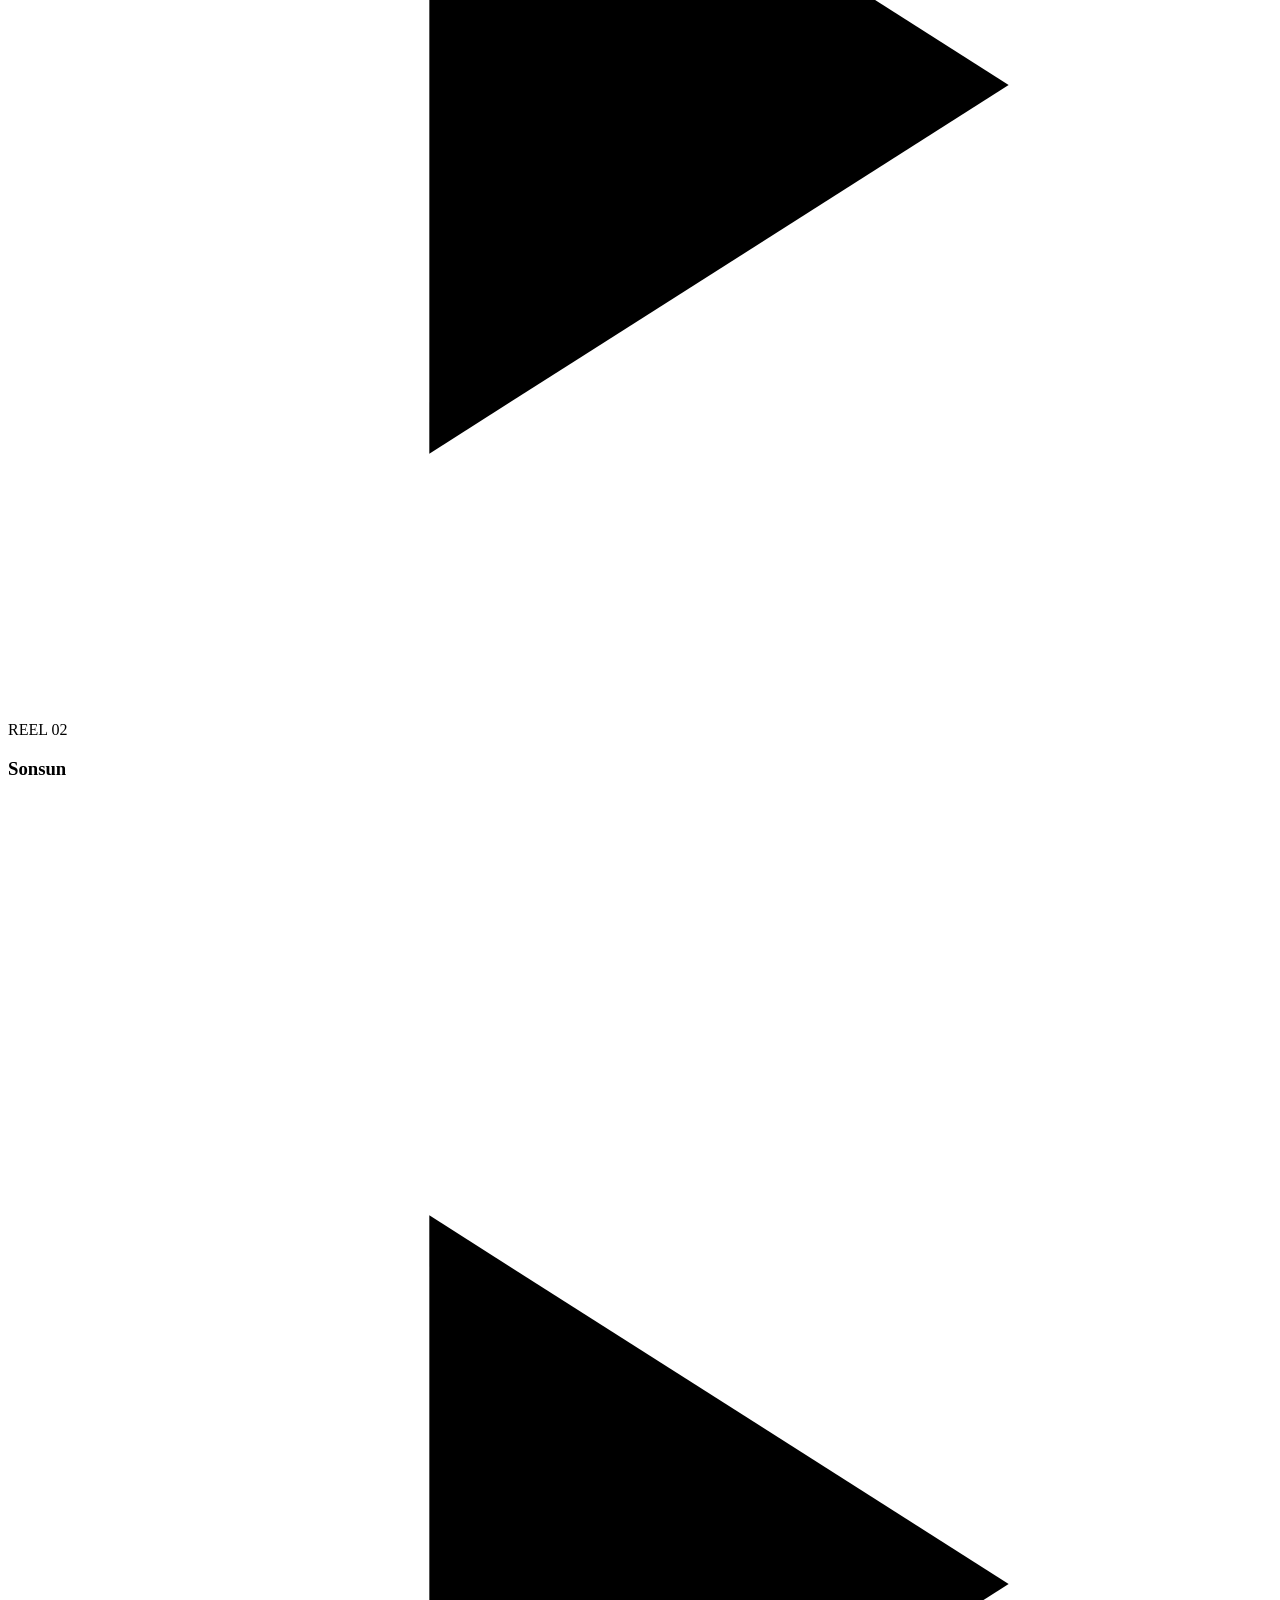
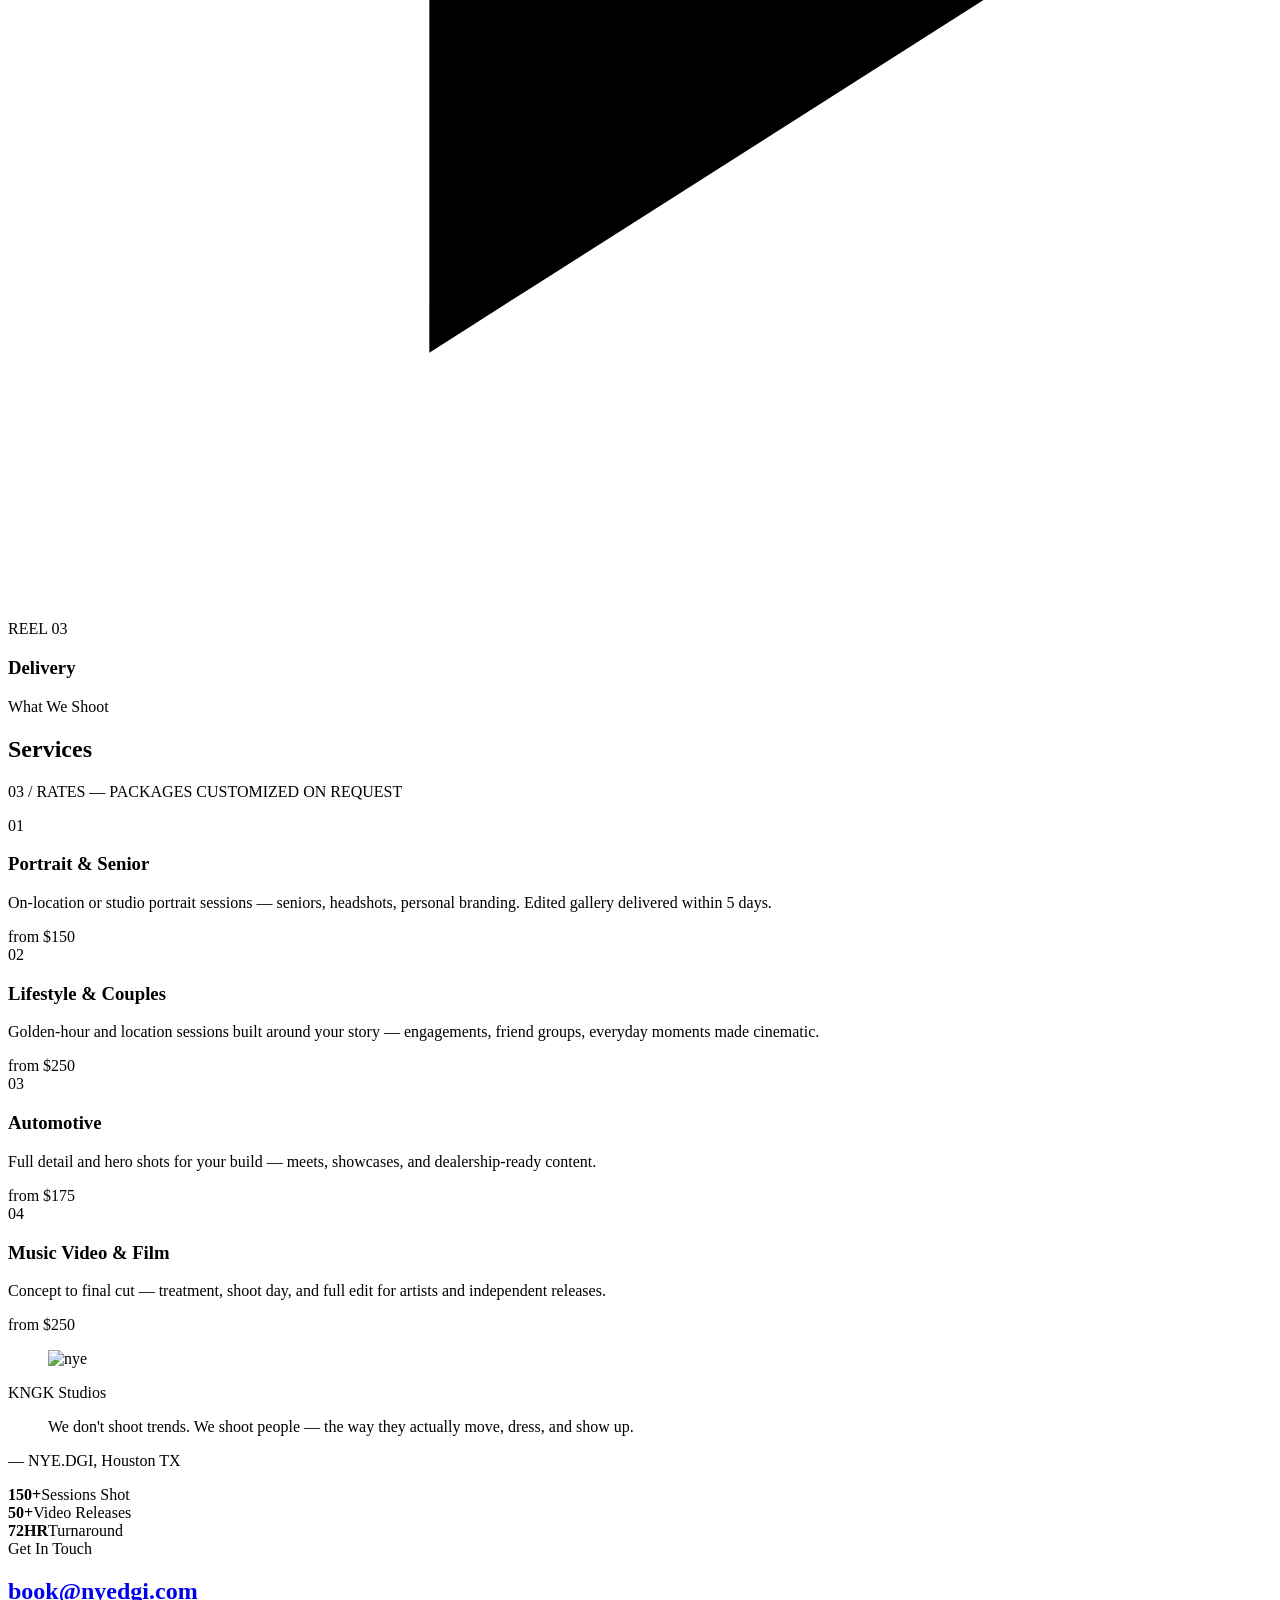
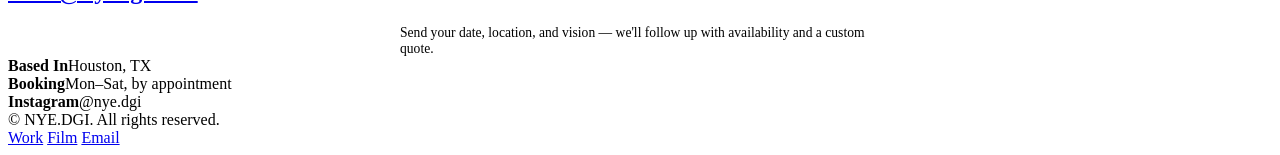
==== commit c3a7315c: "Separating code files" ====
--- a/nye.dgi.html
+++ b/nye.dgi.html
@@ -5,313 +5,13 @@
 <meta name="viewport" content="width=device-width, initial-scale=1.0">
 <title>NYE.DGI — Photo & Film, Houston TX</title>
 <meta name="description" content="NYE.DGI is a Houston-based digital imaging studio shooting portrait, lifestyle, automotive photography and music video film.">
-<link rel="icon" href="[data-uri]" type="image/png">
-<link rel="preconnect" href="https://fonts.googleapis.com">
-<link rel="preconnect" href="https://fonts.gstatic.com" crossorigin>
-<link href="https://fonts.googleapis.com/css2?family=Anton&family=Inter:wght@400;500;600;700;800&family=JetBrains+Mono:wght@400;500;600&display=swap" rel="stylesheet">
-<style>
-  :root{
-    --bg:        #131110;
-    --panel:     #1c1917;
-    --panel-2:   #201c1a;
-    --line:      #35302c;
-    --ink:       #f2ece3;
-    --ink-dim:   #a89e92;
-    --ink-faint: #6f665c;
-    --brass:     #c89b3c;
-    --brass-dim: #8a6c2c;
-    --orange:    #e2622a;
-    --shadow:    0 20px 60px rgba(0,0,0,.5);
-  }
-
-  *{margin:0;padding:0;box-sizing:border-box;}
-  html{scroll-behavior:smooth;}
-  body{
-    background:var(--bg);
-    color:var(--ink);
-    font-family:'Inter',sans-serif;
-    -webkit-font-smoothing:antialiased;
-    overflow-x:hidden;
-  }
-  img{display:block;max-width:100%;}
-  a{color:inherit;text-decoration:none;}
-
-  .mono{font-family:'JetBrains Mono',monospace;}
-  .eyebrow{
-    font-family:'JetBrains Mono',monospace;
-    font-size:.72rem;
-    letter-spacing:.22em;
-    text-transform:uppercase;
-    color:var(--brass);
-  }
-  h1,h2,h3{
-    font-family:'Anton',sans-serif;
-    font-weight:400;
-    text-transform:uppercase;
-    line-height:.95;
-    letter-spacing:.01em;
-  }
-
-  ::selection{background:var(--brass);color:#141110;}
-
-  /* ---------- NAV ---------- */
-  header{
-    position:fixed;top:0;left:0;right:0;z-index:100;
-    display:flex;align-items:center;justify-content:space-between;
-    padding: 100px clamp(20px,5vw,64px);
-    transition:background .35s ease, padding .35s ease, border-color .35s ease;
-    border-bottom:1px solid transparent;
-  }
-  header.scrolled{
-    background:rgba(19,17,16,.88);
-    backdrop-filter:blur(10px);
-    padding-top:14px;padding-bottom:14px;
-    border-bottom:1px solid var(--line);
-  }
-  header .logo-mark{display:flex;align-items:center;gap:12px;}
-  header .logo-mark img{height:30px;width:auto;}
-  header .logo-mark span{font-family:'Anton',sans-serif;font-size:1.1rem;letter-spacing:.04em;}
-  nav.links{display:flex;gap:clamp(18px,3vw,36px);align-items:center;}
-  nav.links a{
-    font-family:'JetBrains Mono',monospace;
-    font-size:.72rem;letter-spacing:.14em;text-transform:uppercase;
-    color:var(--ink-dim);
-    position:relative;padding-bottom:4px;
-    transition:color .25s ease;
-  }
-  nav.links a::after{
-    content:'';position:absolute;left:0;bottom:0;width:0;height:1px;
-    background:var(--brass);transition:width .3s ease;
-  }
-  nav.links a:hover{color:var(--ink);}
-  nav.links a:hover::after{width:100%;}
-  nav.links a.cta{
-    color:var(--bg);background:var(--ink);
-    padding:9px 16px;border-radius:2px;
-  }
-  nav.links a.cta::after{display:none;}
-  nav.links a.cta:hover{background:var(--brass);}
-  .nav-toggle{display:none;background:none;border:0;color:var(--ink);font-size:1.4rem;cursor:pointer;}
-
-  /* ---------- HERO ---------- */
-  .hero{
-    position:relative;
-    height:100svh;min-height:640px;
-    display:flex;flex-direction:column;justify-content:flex-end;
-    overflow:hidden;
-  }
-  .hero video{
-    position:absolute;inset:0;width:100%;height:100%;object-fit:cover;
-    object-position:50% 22%;
-    transform:scale(1.08);
-    animation:heroZoom 1.6s ease-out forwards;
-    filter:saturate(1.05) contrast(1.05);
-  }
-  @keyframes heroZoom{to{transform:scale(1);}}
-  .hero::after{
-    content:'';position:absolute;inset:0;
-    background:linear-gradient(180deg, rgba(19,17,16,.15) 0%, rgba(19,17,16,.25) 40%, rgba(19,17,16,.96) 92%),
-               linear-gradient(90deg, rgba(19,17,16,.55) 0%, rgba(19,17,16,0) 38%);
-  }
-  .hero-content{
-    position:relative;z-index:2;
-    padding:0 clamp(20px,5vw,64px) 56px;
-    opacity:0;animation:riseIn 1s ease .5s forwards;
-  }
-  @keyframes riseIn{from{opacity:0;transform:translateY(24px);}to{opacity:1;transform:translateY(0);}}
-  .hero-content .eyebrow{margin-bottom:18px;display:flex;align-items:center;gap:10px;}
-  .hero-content .eyebrow::before{content:'';width:26px;height:1px;background:var(--brass);display:inline-block;}
-  .hero-content h1{
-    font-size:clamp(3.4rem,11vw,9rem);
-    color:var(--ink);
-  }
-  .hero-content h1 em{font-style:normal;color:var(--orange);}
-  .hero-sub{
-    display:flex;flex-wrap:wrap;gap:10px 28px;align-items:baseline;
-    margin-top:22px;max-width:640px;
-  }
-  .hero-sub p{color:var(--ink-dim);font-size:1.02rem;line-height:1.5;max-width:460px;}
-  .hero-data{
-    font-family:'JetBrains Mono',monospace;font-size:.72rem;color:var(--ink-faint);
-    letter-spacing:.08em;white-space:nowrap;
-  }
-  .scroll-cue{
-    position:absolute;bottom:22px;right:clamp(20px,5vw,64px);z-index:2;
-    writing-mode:vertical-rl;font-family:'JetBrains Mono',monospace;
-    font-size:.68rem;letter-spacing:.2em;color:var(--ink-faint);
-    display:flex;align-items:center;gap:10px;
-  }
-  .scroll-cue::after{content:'';width:1px;height:34px;background:var(--ink-faint);animation:scrollLine 1.8s ease-in-out infinite;}
-  @keyframes scrollLine{0%,100%{opacity:.2;}50%{opacity:1;}}
-
-  section{padding:120px clamp(20px,5vw,64px);}
-  .section-head{
-    display:flex;justify-content:space-between;align-items:flex-end;
-    gap:24px;margin-bottom:56px;flex-wrap:wrap;
-    border-bottom:1px solid var(--line);padding-bottom:26px;
-  }
-  .section-head h2{font-size:clamp(2.4rem,5.6vw,4.4rem);}
-  .section-head .idx{font-family:'JetBrains Mono',monospace;color:var(--ink-faint);font-size:.8rem;}
-  .section-head p{color:var(--ink-dim);max-width:360px;font-size:.95rem;line-height:1.55;}
-
-  /* ---------- WORK GRID ---------- */
-  .work{background:var(--bg);}
-  .grid{
-    display:grid;
-    grid-template-columns:repeat(6,1fr);
-    gap:14px;
-  }
-  .frame{
-    position:relative;overflow:hidden;border-radius:2px;
-    background:var(--panel);
-    cursor:pointer;
-  }
-  .frame img{
-    width:100%;height:100%;object-fit:cover;
-    transition:transform .7s cubic-bezier(.16,1,.3,1), filter .5s ease;
-  }
-  .frame:hover img{transform:scale(1.06);filter:saturate(1.15);}
-  .frame .tag{
-    position:absolute;top:14px;left:14px;
-    font-family:'JetBrains Mono',monospace;font-size:.66rem;
-    letter-spacing:.14em;text-transform:uppercase;color:var(--ink);
-    background:rgba(19,17,16,.55);backdrop-filter:blur(4px);
-    padding:5px 9px;border-radius:2px;border:1px solid rgba(242,236,227,.15);
-  }
-  .frame .exif{
-    position:absolute;left:0;right:0;bottom:0;
-    padding:16px 16px 14px;
-    background:linear-gradient(180deg, rgba(19,17,16,0) 0%, rgba(19,17,16,.94) 78%);
-    transform:translateY(100%);
-    transition:transform .45s cubic-bezier(.16,1,.3,1);
-  }
-  .frame:hover .exif{transform:translateY(0);}
-  .exif .exif-title{font-family:'Anton',sans-serif;font-size:1.05rem;text-transform:uppercase;color:var(--ink);margin-bottom:6px;}
-  .exif .exif-meta{
-    font-family:'JetBrains Mono',monospace;font-size:.66rem;color:var(--brass);
-    letter-spacing:.06em;display:flex;flex-wrap:wrap;gap:4px 12px;
-  }
-
-  .f1{grid-column:span 3;grid-row:span 2;aspect-ratio:4/6;}
-  .f2{grid-column:span 3;grid-row:span 2;aspect-ratio:4/6;}
-  .f3{grid-column:span 2;aspect-ratio:1/2;}
-  .f4{grid-column:span 2;aspect-ratio:1/2;}
-  .f5{grid-column:span 2;aspect-ratio:1/2;}
-  .f6{grid-column:span 3;aspect-ratio:4/6;}
-  .f7{grid-column:span 3;aspect-ratio:4/6;}
-
-  /* ---------- FILM ---------- */
-  .film{background:var(--panel);border-top:1px solid var(--line);border-bottom:1px solid var(--line);}
-  .reel{display:grid;grid-template-columns:repeat(3,1fr);gap:18px;}
-  .reel-card{position:relative;overflow:hidden;border-radius:2px;aspect-ratio:16/10;}
-  .reel-card video{width:100%;height:100%;object-fit:cover;transition:transform .7s cubic-bezier(.16,1,.3,1);}
-  .reel-card:hover img{transform:scale(1.08);}
-  .reel-card::before{
-    content:'';position:absolute;inset:0;
-    background:linear-gradient(180deg, rgba(19,17,16,.05) 30%, rgba(19,17,16,.92) 100%);
-  }
-  .reel-info{position:absolute;left:0;right:0;bottom:0;padding:20px;z-index:2;}
-  .reel-info .num{font-family:'JetBrains Mono',monospace;font-size:.68rem;color:var(--brass);letter-spacing:.14em;margin-bottom:6px;display:block;}
-  .reel-info h3{font-size:1.5rem;color:var(--ink);}
-  .play-btn{
-    position:absolute;top:50%;left:50%;transform:translate(-50%,-50%);
-    width:56px;height:56px;border-radius:50%;
-    border:1px solid rgba(242,236,227,.5);
-    display:flex;align-items:center;justify-content:center;
-    z-index:2;transition:all .3s ease;background:rgba(19,17,16,.3);backdrop-filter:blur(2px);
-  }
-  .reel-card:hover .play-btn{background:var(--brass);border-color:var(--brass);transform:translate(-50%,-50%) scale(1.1);}
-  .play-btn svg{width:16px;height:16px;fill:var(--ink);margin-left:2px;}
-
-  /* ---------- SERVICES ---------- */
-  .services{background:var(--bg);}
-  .serv-list{border-top:1px solid var(--line);}
-  .serv-row{
-    display:grid;grid-template-columns:80px 1fr 1.4fr 140px;
-    gap:24px;align-items:center;
-    padding:34px 0;border-bottom:1px solid var(--line);
-    transition:background .3s ease;
-  }
-  .serv-row:hover{background:var(--panel);}
-  .serv-row .num{font-family:'JetBrains Mono',monospace;color:var(--ink-faint);font-size:.85rem;}
-  .serv-row h3{font-size:clamp(1.5rem,3vw,2.2rem);}
-  .serv-row p{color:var(--ink-dim);font-size:.92rem;line-height:1.6;}
-  .serv-row .price{font-family:'JetBrains Mono',monospace;color:var(--brass);font-size:.85rem;text-align:right;}
-
-  /* ---------- ABOUT / STATEMENT ---------- */
-  .statement{
-    background:var(--bg);
-    display:grid;grid-template-columns:1fr 1fr;gap:60px;align-items:center;
-  }
-  .statement figure{position:relative;overflow:hidden;border-radius:2px;aspect-ratio:4/6;}
-  .statement figure img{width:100%;height:100%;object-fit:cover;}
-  .statement blockquote{
-    font-family:'Anton',sans-serif;text-transform:uppercase;
-    font-size:clamp(1.8rem,3.4vw,2.7rem);line-height:1.12;color:var(--ink);
-  }
-  .statement blockquote span{color:var(--orange);}
-  .statement .by{margin-top:26px;font-family:'JetBrains Mono',monospace;font-size:.78rem;color:var(--ink-dim);letter-spacing:.06em;}
-  .stat-row{display:flex;gap:36px;margin-top:40px;flex-wrap:wrap;}
-  .stat{border-left:2px solid var(--brass);padding-left:14px;}
-  .stat b{display:block;font-family:'Anton',sans-serif;font-size:1.8rem;}
-  .stat span{font-family:'JetBrains Mono',monospace;font-size:.66rem;color:var(--ink-faint);letter-spacing:.1em;text-transform:uppercase;}
-
-  /* ---------- CONTACT ---------- */
-  .contact{
-    background:var(--panel-2);
-    border-top:1px solid var(--line);
-    text-align:center;
-    display: center;
-  }
-  .contact .eyebrow{justify-content:center;display:flex;}
-  .contact h2{font-size:clamp(2.6rem,8vw,6.2rem);margin:18px 0 30px; display: center;}
-  .contact h2 a{border-bottom:3px solid var(--brass);transition:color .3s ease,border-color .3s ease;}
-  .contact h2 a:hover{color:var(--brass);}
-  .contact-meta{
-    display:flex;justify-content:center;gap:40px;flex-wrap:wrap;
-    margin-top:44px;font-family:'JetBrains Mono',monospace;font-size:.8rem;color:var(--ink-dim);
-  }
-  .contact-meta div b{display:block;color:var(--ink);font-family:'Inter',sans-serif;font-weight:600;margin-bottom:6px;}
-
-  footer{
-    padding:28px clamp(20px,5vw,64px);
-    display:flex;justify-content:space-between;align-items:center;flex-wrap:wrap;gap:12px;
-    font-family:'JetBrains Mono',monospace;font-size:.7rem;color:var(--ink-faint);
-    background:var(--panel-2);border-top:1px solid var(--line);
-  }
-  footer .fsocial{display:flex;gap:20px;}
-  footer a:hover{color:var(--brass);}
-
-  @media (max-width:980px){
-    .grid{grid-template-columns:repeat(2,1fr);}
-    .f1,.f2,.f6,.f7{grid-column:span 2;}
-    .f3,.f4,.f5{grid-column:span 1;}
-    .reel{grid-template-columns:1fr;}
-    .statement{grid-template-columns:1fr;}
-    .serv-row{grid-template-columns:50px 1fr;row-gap:8px;}
-    .serv-row p{grid-column:2/3;}
-    .serv-row .price{grid-column:2/3;text-align:left;}
-    nav.links{display:All;}
-    .nav-toggle{display:block;}
-  }
-  @media (max-width:420px){
-    section{padding:80px 20px;}
-    .hero-sub{flex-direction:column;align-items:flex-start;}
-    header .logo-mark span{display:none;}
-    header .logo-mark img{display: none;}
-    .hero video{display:ALL;}
-  }
-
-  @media (prefers-reduced-motion:reduce){
-    *{animation:none!important;transition:none!important;}
-  }
-</style>
+  <link rel="stylesheet" href="nye.dgi.css">
 </head>
 <body>
-
+<script src="nye.dgi.js" defer></script>
 <header id="siteHeader">
   <div class="logo-mark">
-    <img src="./img/Brand_Logo_White.png" alt="logo">
+    <img src="nye.media/Brand_Logo_White.png" alt="logo">
     <span>KNGK<span style="color:var(--brass)">.</span>STUDIOS</span>
   </div>
   <nav class="links">
@@ -324,7 +24,7 @@
 </header>
 
 <section class="hero">
-  <video autoplay loop muted src="img/Hero.video.mp4" alt="Photoshoot"></video>
+  <video autoplay loop muted src="nye.media/Website Hero Media.mp4" alt="Photoshoot"></video>
   <div class="hero-content">
     <div class="eyebrow">Houston, TX — Est. Digital Imaging Studio</div>
     <h1>WE SHOOT<br>WHAT'S <em>REAL</em></h1>
@@ -346,7 +46,7 @@
   </div>
   <div class="grid">
     <div class="frame f1">
-      <img src="./img/Rey.jpg" alt="photoshoot">
+      <img src="nye.media/Rey.jpg" alt="photoshoot">
       <span class="tag">STREETWEAR</span>
       <div class="exif">
         <div class="exif-title">On Location — Third Ward</div>
@@ -354,7 +54,7 @@
       </div>
     </div>
     <div class="frame f2">
-      <img src="./img/Photo-5.jpg">
+      <img src="nye.media/Photo-5.jpg">
       <span class="tag">Lifestyle</span>
       <div class="exif">
         <div class="exif-title">Golden Hour Session</div>
@@ -362,7 +62,7 @@
       </div>
     </div>
     <div class="frame f3">
-      <img src="./img/Photo-58_1.jpg" alt="photoshoot">
+      <img src="nye.media/Photo-58_1.jpg" alt="photoshoot">
       <span class="tag">Lifestyle</span>
       <div class="exif">
         <div class="exif-title">Poolside</div>
@@ -370,7 +70,7 @@
       </div>
     </div>
     <div class="frame f4">
-      <img src="./img/IMG_3707 2.JPG" alt="phtoshoot">
+      <img src="nye.media/IMG_3707 2.JPG" alt="phtoshoot">
       <span class="tag">Portraits</span>
       <div class="exif">
         <div class="exif-title">Park Shoots</div>
@@ -378,7 +78,7 @@
       </div>
     </div>
     <div class="frame f5">
-      <img src="./img/IMG_3593.JPG">
+      <img src="nye.media/IMG_3593.JPG">
       <span class="tag">Portraits</span>
       <div class="exif">
         <div class="exif-title">UHD Volleyball</div>
@@ -386,7 +86,7 @@
       </div>
     </div>
     <div class="frame f6">
-      <img src="./img/Cars-80.jpg" alt="photoshoot">
+      <img src="nye.media/Cars-80.jpg" alt="photoshoot">
       <span class="tag">Wedding</span>
       <div class="exif">
         <div class="exif-title">On location</div>
@@ -394,7 +94,7 @@
       </div>
     </div>
     <div class="frame f7">
-      <img src="./img/SH.jpeg" alt="photoshoot">
+      <img src="nye.media/SH.jpeg" alt="photoshoot">
       <span class="tag">Studio</span>
       <div class="exif">
         <div class="exif-title">Studio Session</div>
@@ -414,17 +114,17 @@
   </div>
   <div class="reel">
     <div class="reel-card">
-      <video autoplay loop muted src="./img/Strange_Edits.mp4" alt="Strange"></video>
+      <video src="nye.media/Strange_Edits.mp4" class="video"></video>
       <div class="play-btn"><svg viewBox="0 0 24 24"><path d="M8 5v14l11-7z"/></svg></div>
       <div class="reel-info"><span class="num">REEL 01</span><h3>Strange</h3></div>
     </div>
     <div class="reel-card">
-      <video autoplay loop muted src="./img/SONSON.mp4" alt="SONSUN"></video>
+      <video src="nye.media/SONSUN.mp4" class="video"></video>
       <div class="play-btn"><svg viewBox="0 0 24 24"><path d="M8 5v14l11-7z"/></svg></div>
       <div class="reel-info"><span class="num">REEL 02</span><h3>Sonsun</h3></div>
     </div>
     <div class="reel-card">
-      <video autoplay loop muted src="./img/Delivery.mp4" alt="Delivery"></video>
+      <video src="nye.media/Delivery_Music_Video.mp4" class="video" alt="Delivery"></video>
       <div class="play-btn"><svg viewBox="0 0 24 24"><path d="M8 5v14l11-7z"/></svg></div>
       <div class="reel-info"><span class="num">REEL 03</span><h3>Delivery</h3></div>
     </div>
@@ -469,7 +169,7 @@
 
 <section class="statement" id="about">
   <figure>
-    <img src="./img/Nye.jpg" alt="nye">
+    <img src="nye.media/Nye.jpg" alt="nye">
   </figure>
   <div>
     <div class="eyebrow">KNGK Studios</div>
@@ -502,38 +202,5 @@
     <a href="mailto:book@nyedgi.com">Email</a>
   </div>
 </footer>
-
-<script>
-document.getElementById('year').textContent = new Date().getFullYear();
-const header = document.getElementById('siteHeader');
-window.addEventListener('scroll', () => {
-  header.classList.toggle('scrolled', window.scrollY > 40);
-});
-
-const PLAY_PATH  = 'M8 5v14l11-7z';
-const PAUSE_PATH = 'M6 5h4v14H6zM14 5h4v14h-4z';
-
-document.querySelectorAll('.reel-card').forEach(card => {
-  const video = card.querySelector('.video');
-  const playButton = card.querySelector('.play-btn');
-  const iconPath = playButton.querySelector('svg path');
-
-  function toggle(e){
-    e.stopPropagation();
-    if (video.paused) {
-      video.play();
-      iconPath.setAttribute('d', PAUSE_PATH);
-    } else {
-      video.pause();
-      iconPath.setAttribute('d', PLAY_PATH);
-    }
-  }
-
-  playButton.addEventListener('click', toggle);
-  video.addEventListener('click', toggle);
-  video.addEventListener('ended', () => iconPath.setAttribute('d', PLAY_PATH));
-});
-</script>
-
 </body>
 </html>
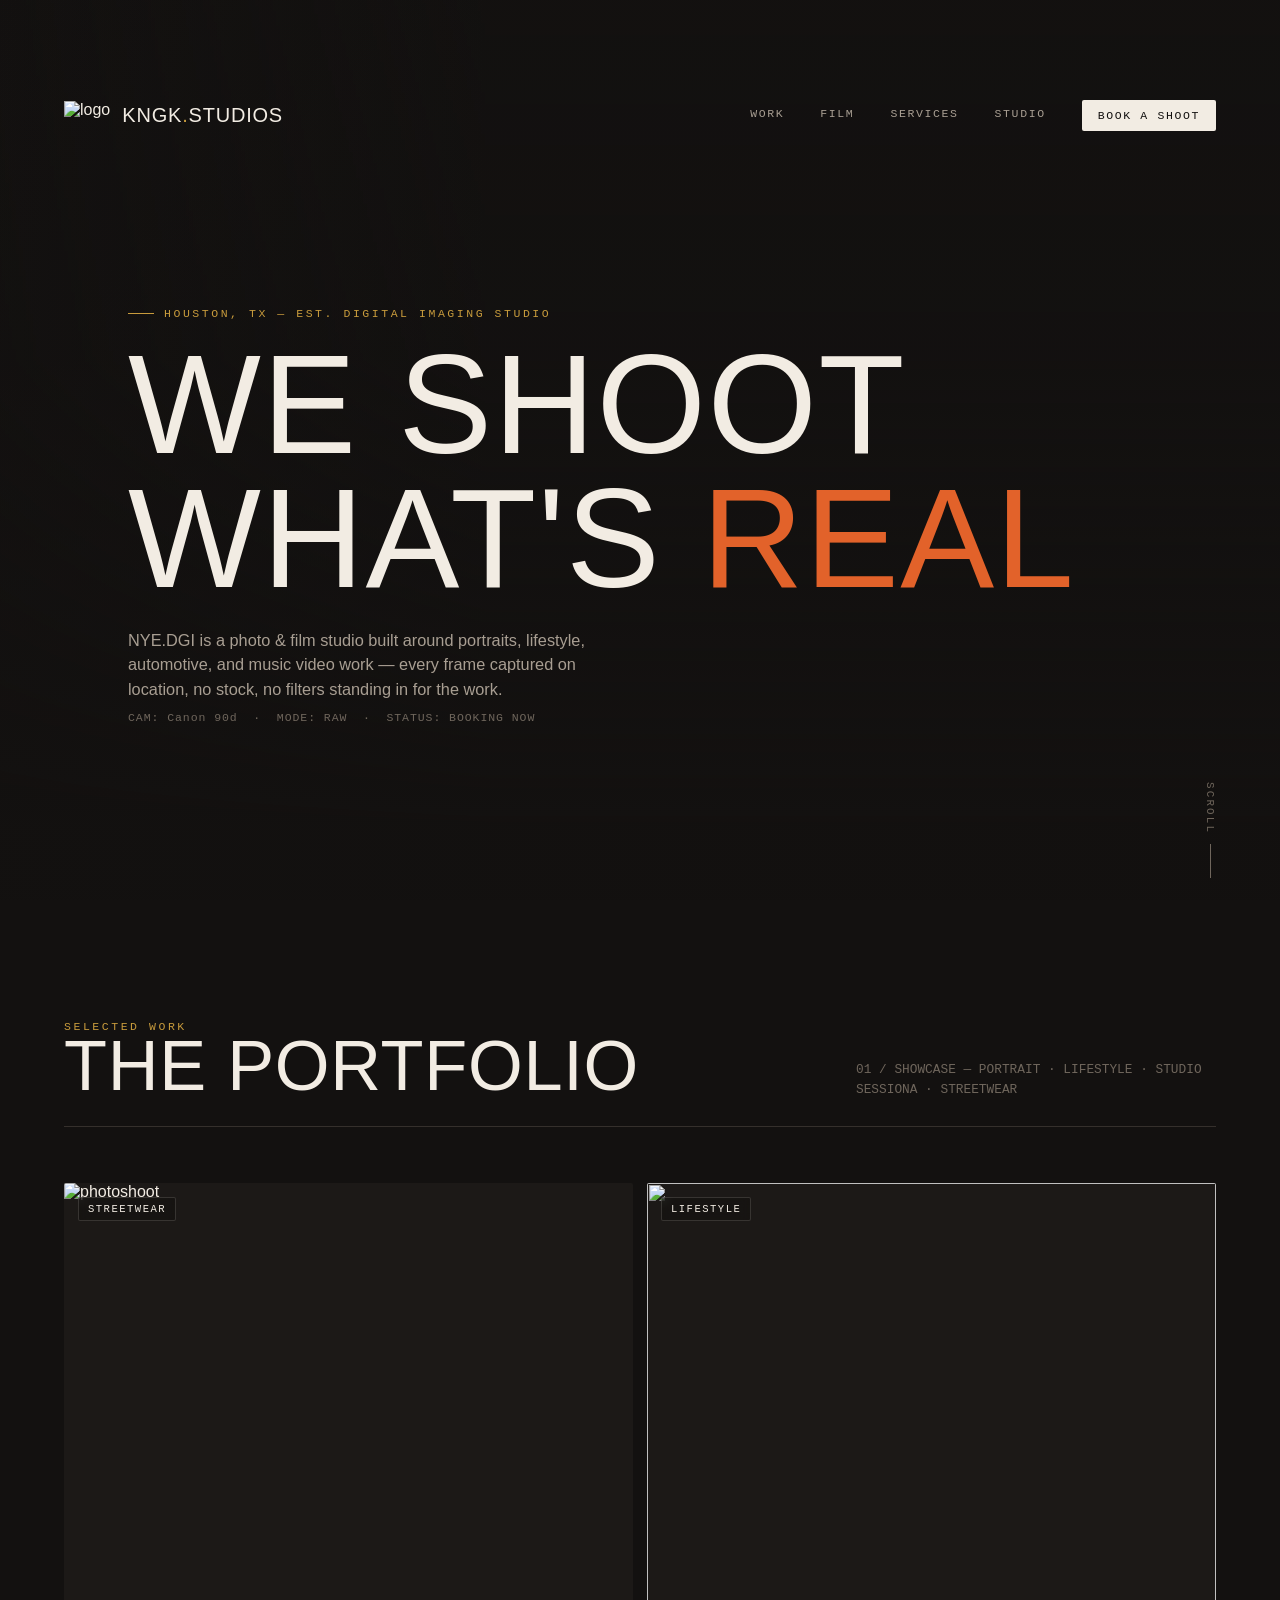
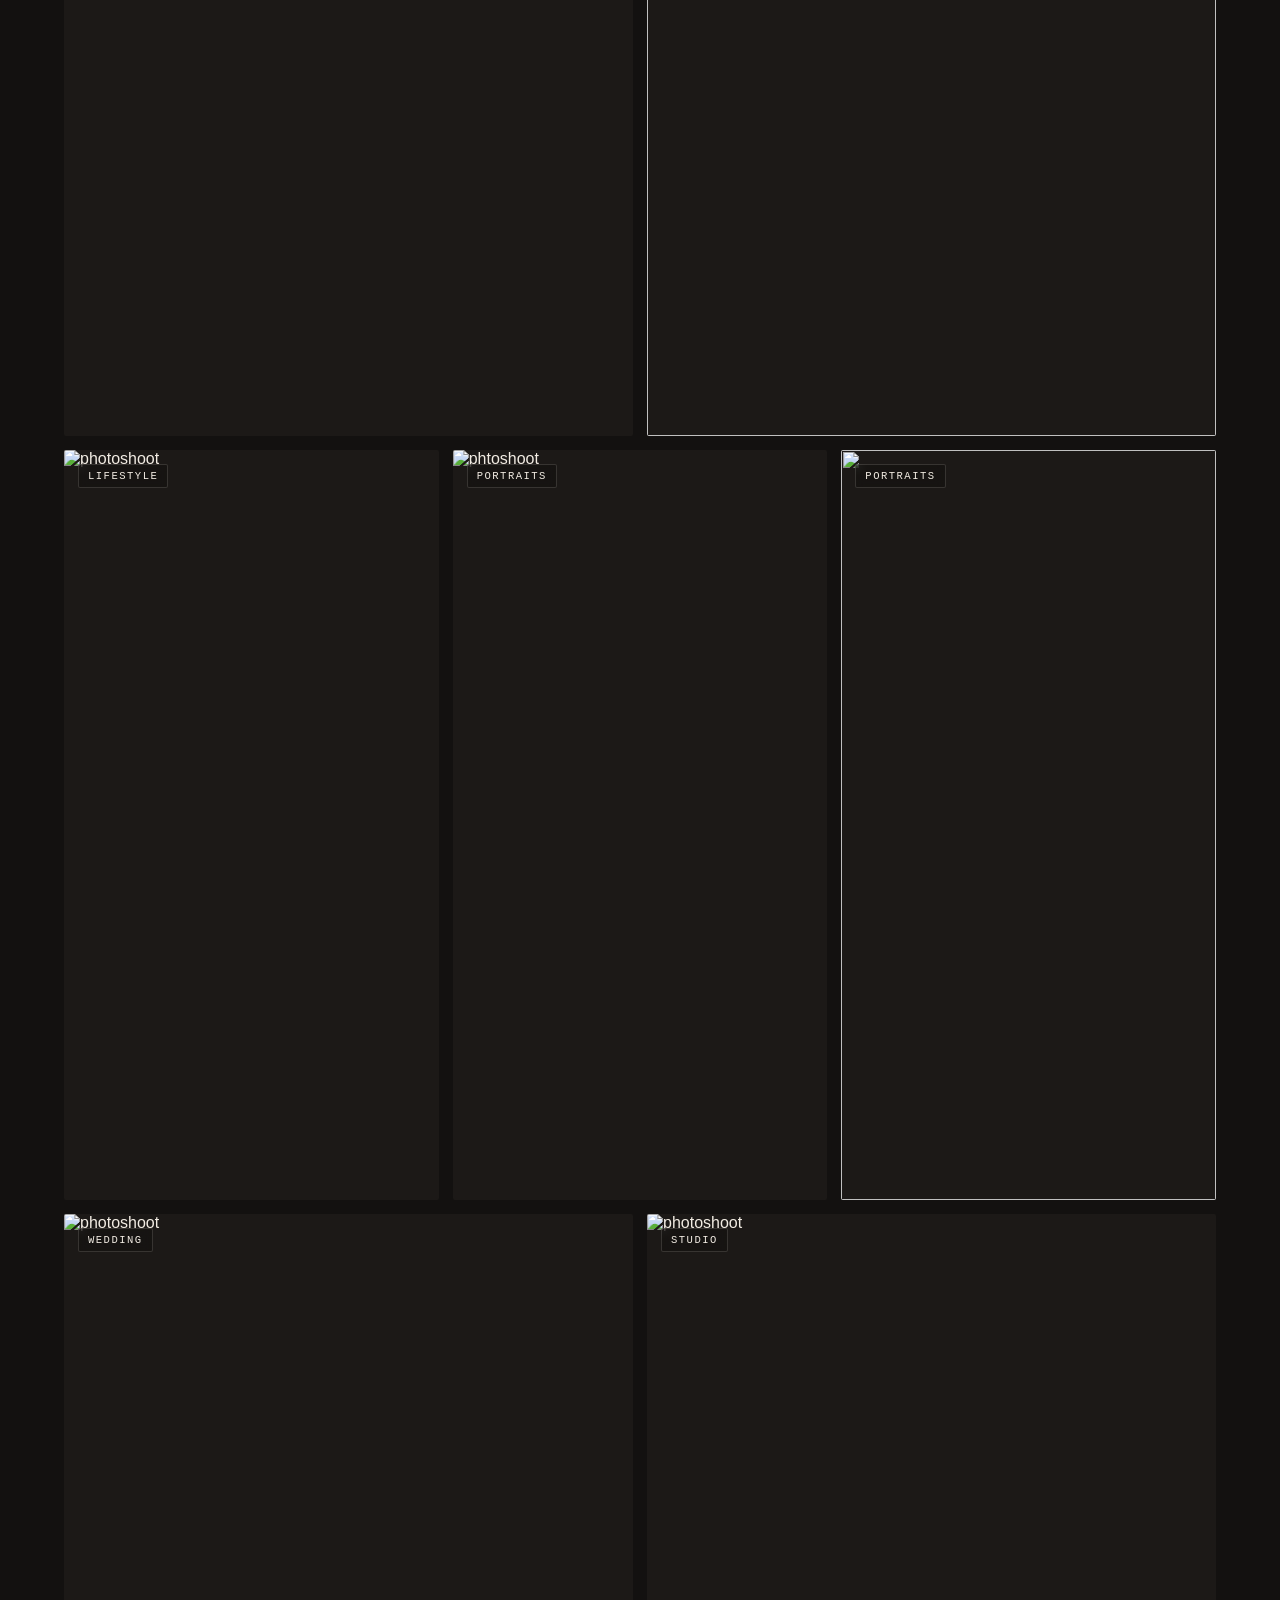
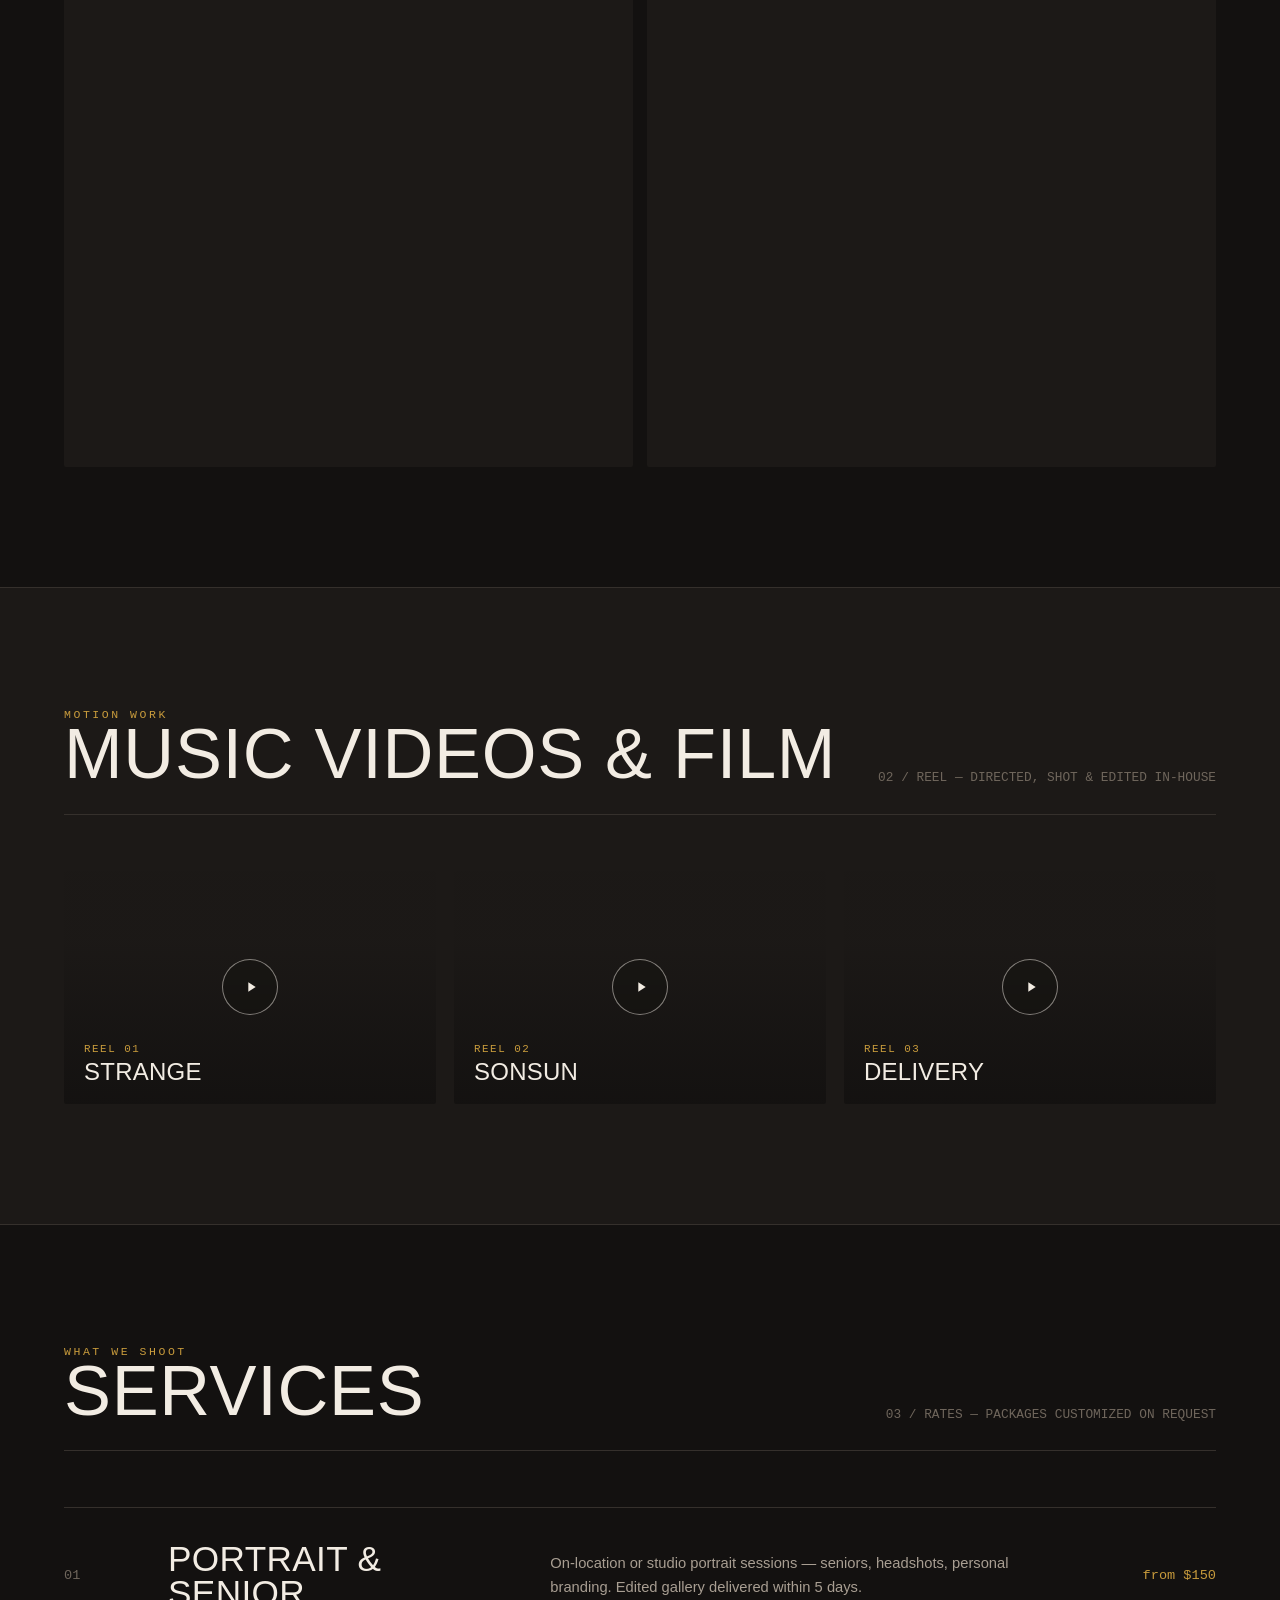
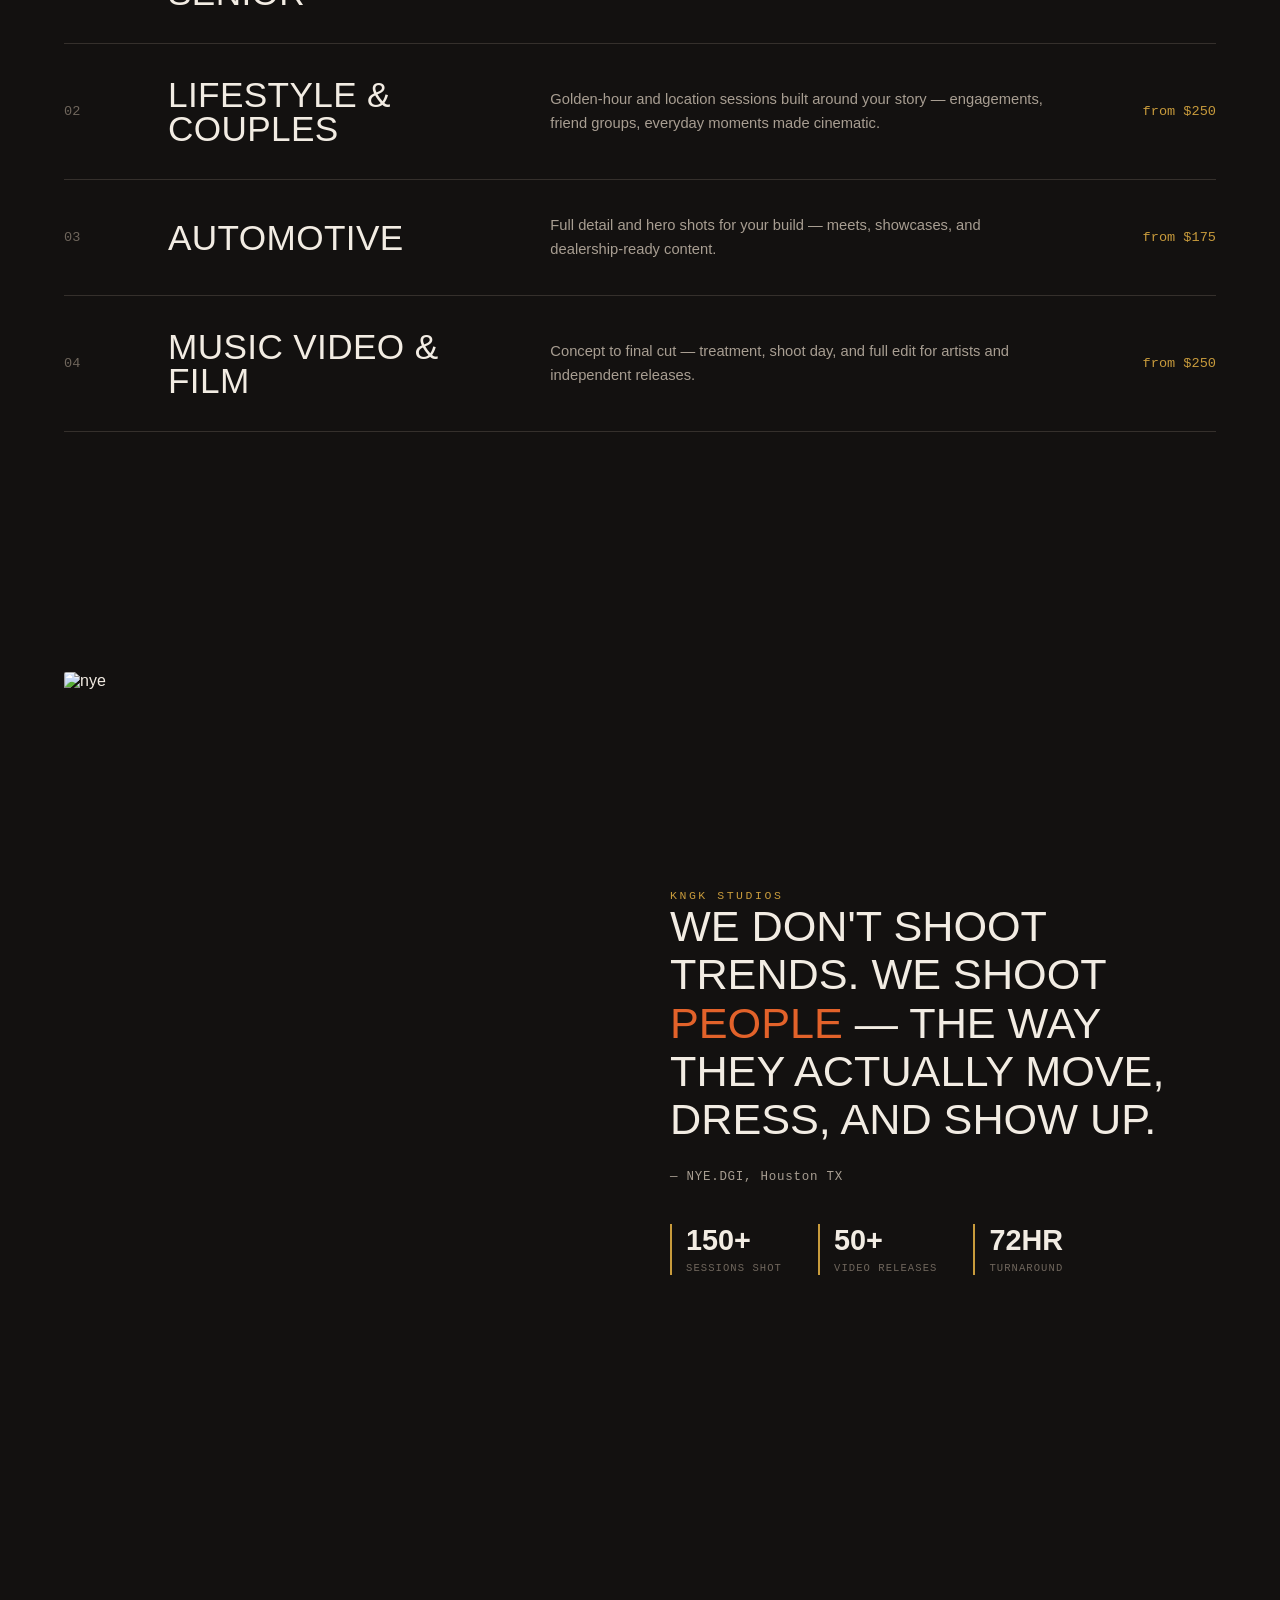
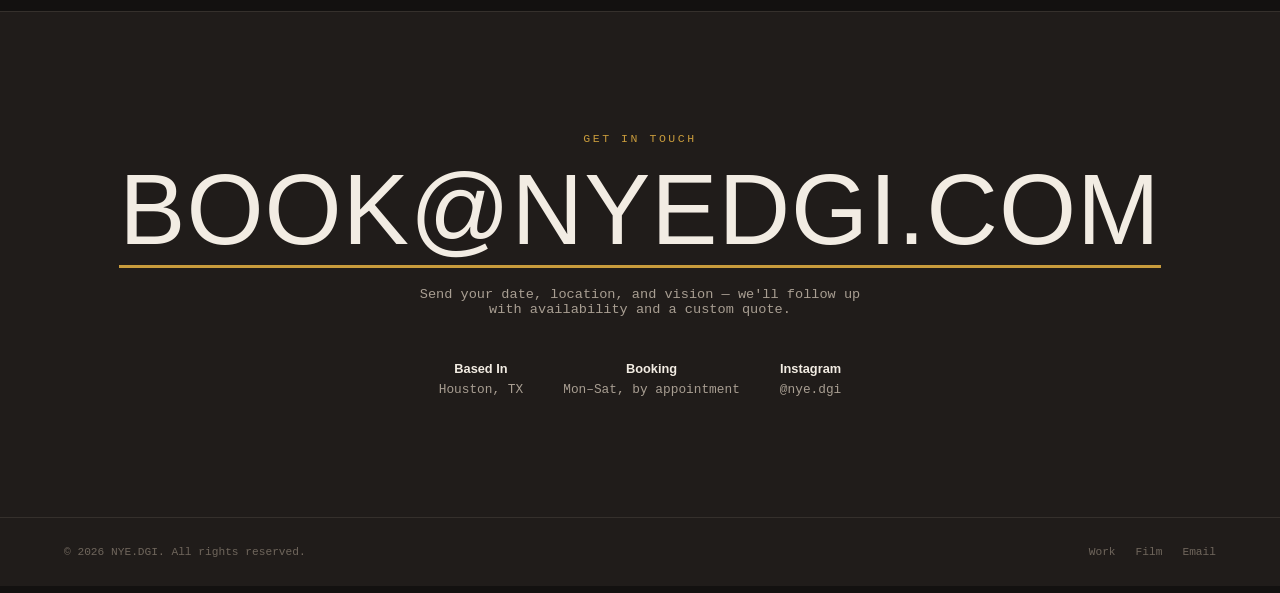
==== commit 5ae463e4: "Update stylesheet and script links to relative paths" ====
--- a/nye.dgi.html
+++ b/nye.dgi.html
@@ -5,10 +5,10 @@
 <meta name="viewport" content="width=device-width, initial-scale=1.0">
 <title>NYE.DGI — Photo & Film, Houston TX</title>
 <meta name="description" content="NYE.DGI is a Houston-based digital imaging studio shooting portrait, lifestyle, automotive photography and music video film.">
-  <link rel="stylesheet" href="nye.dgi.css">
+  <link rel="stylesheet" href="./nye.dgi.css">
 </head>
 <body>
-<script src="nye.dgi.js" defer></script>
+<script src="./nye.dgi.js" defer></script>
 <header id="siteHeader">
   <div class="logo-mark">
     <img src="nye.media/Brand_Logo_White.png" alt="logo">
--- a/nye.dgi.css
+++ b/nye.dgi.css
@@ -0,0 +1,295 @@
+ :root{
+    --bg:        #131110;
+    --panel:     #1c1917;
+    --panel-2:   #201c1a;
+    --line:      #35302c;
+    --ink:       #f2ece3;
+    --ink-dim:   #a89e92;
+    --ink-faint: #6f665c;
+    --brass:     #c89b3c;
+    --brass-dim: #8a6c2c;
+    --orange:    #e2622a;
+    --shadow:    0 20px 60px rgba(0,0,0,.5);
+  }
+
+  *{margin:0;padding:0;box-sizing:border-box;}
+  html{scroll-behavior:smooth;}
+  body{
+    background:var(--bg);
+    color:var(--ink);
+    font-family:'Inter',sans-serif;
+    -webkit-font-smoothing:antialiased;
+    overflow-x:hidden;
+  }
+  img{display:block;max-width:100%;}
+  a{color:inherit;text-decoration:none;}
+
+  .mono{font-family:'JetBrains Mono',monospace;}
+  .eyebrow{
+    font-family:'JetBrains Mono',monospace;
+    font-size:.72rem;
+    letter-spacing:.22em;
+    text-transform:uppercase;
+    color:var(--brass);
+  }
+  h1,h2,h3{
+    font-family:'Anton',sans-serif;
+    font-weight:400;
+    text-transform:uppercase;
+    line-height:.95;
+    letter-spacing:.01em;
+  }
+
+  ::selection{background:var(--brass);color:#141110;}
+
+  /* ---------- NAV ---------- */
+  header{
+    position:fixed;top:0;left:0;right:0;z-index:100;
+    display:flex;align-items:center;justify-content:space-between;
+    padding: 100px clamp(20px,5vw,64px);
+    transition:background .35s ease, padding .35s ease, border-color .35s ease;
+    border-bottom:1px solid transparent;
+  }
+  header.scrolled{
+    background:rgba(19,17,16,.88);
+    backdrop-filter:blur(10px);
+    padding-top:14px;padding-bottom:14px;
+    border-bottom:1px solid var(--line);
+  }
+  header .logo-mark{display:flex;align-items:center;gap:12px;}
+  header .logo-mark img{height:30px;width:auto;}
+  header .logo-mark span{font-family:'Anton',sans-serif;font-size:1.25rem;letter-spacing:.04em;}
+  nav.links{display:flex;gap:clamp(18px,3vw,36px);align-items:center;}
+  nav.links a{
+    font-family:'JetBrains Mono',monospace;
+    font-size:.72rem;letter-spacing:.14em;text-transform:uppercase;
+    color:var(--ink-dim);
+    position:relative;padding-bottom:4px;
+    transition:color .25s ease;
+  }
+  nav.links a::after{
+    content:'';position:absolute;left:0;bottom:0;width:0;height:1px;
+    background:var(--brass);transition:width .3s ease;
+  }
+  nav.links a:hover{color:var(--ink);}
+  nav.links a:hover::after{width:100%;}
+  nav.links a.cta{
+    color:var(--bg);background:var(--ink);
+    padding:9px 16px;border-radius:2px;
+  }
+  nav.links a.cta::after{display:none;}
+  nav.links a.cta:hover{background:var(--brass);}
+  .nav-toggle{display:none;background:none;border:0;color:var(--ink);font-size:1.4rem;cursor:pointer;}
+
+  /* ---------- HERO ---------- */
+  .hero{
+    position:relative;
+    height:100svh;min-height:640px;
+    display:flex;flex-direction:column;justify-content:flex-end;
+    overflow:hidden;
+  }
+  .hero video{
+    position:absolute;inset:0;width:100%;height:100%;object-fit:cover;
+    object-position:50% 22%;
+    transform:scale(1.08);
+    animation:heroZoom 1.6s ease-out forwards;
+    filter:saturate(1.05) contrast(1.05);
+  }
+  @keyframes heroZoom{to{transform:scale(1);}}
+  .hero::after{
+    content:'';position:absolute;inset:0;
+    background:linear-gradient(180deg, rgba(19,17,16,.15) 0%, rgba(19,17,16,.25) 40%, rgba(19,17,16,.96) 92%),
+               linear-gradient(90deg, rgba(19,17,16,.55) 0%, rgba(19,17,16,0) 38%);
+  }
+  .hero-content{
+    position:relative;z-index:2;
+    padding:0 clamp(20px,5vw,64px) 56px;
+    opacity:0;animation:riseIn 1s ease .5s forwards;
+  }
+  @keyframes riseIn{from{opacity:0;transform:translateY(24px);}to{opacity:1;transform:translateY(0);}}
+  .hero-content .eyebrow{margin-bottom:18px;display:flex;align-items:center;gap:10px;}
+  .hero-content .eyebrow::before{content:'';width:26px;height:1px;background:var(--brass);display:inline-block;}
+  .hero-content h1{
+    font-size:clamp(3.4rem,11vw,9rem);
+    color:var(--ink);
+  }
+  .hero-content h1 em{font-style:normal;color:var(--orange);}
+  .hero-sub{
+    display:flex;flex-wrap:wrap;gap:10px 28px;align-items:baseline;
+    margin-top:22px;max-width:640px;
+  }
+  .hero-sub p{color:var(--ink-dim);font-size:1.02rem;line-height:1.5;max-width:460px;}
+  .hero-data{
+    font-family:'JetBrains Mono',monospace;font-size:.72rem;color:var(--ink-faint);
+    letter-spacing:.08em;white-space:nowrap;
+  }
+  .scroll-cue{
+    position:absolute;bottom:22px;right:clamp(20px,5vw,64px);z-index:2;
+    writing-mode:vertical-rl;font-family:'JetBrains Mono',monospace;
+    font-size:.68rem;letter-spacing:.2em;color:var(--ink-faint);
+    display:flex;align-items:center;gap:10px;
+  }
+  .scroll-cue::after{content:'';width:1px;height:34px;background:var(--ink-faint);animation:scrollLine 1.8s ease-in-out infinite;}
+  @keyframes scrollLine{0%,100%{opacity:.2;}50%{opacity:1;}}
+
+  section{padding:120px clamp(20px,5vw,64px);}
+  .section-head{
+    display:flex;justify-content:space-between;align-items:flex-end;
+    gap:24px;margin-bottom:56px;flex-wrap:wrap;
+    border-bottom:1px solid var(--line);padding-bottom:26px;
+  }
+  .section-head h2{font-size:clamp(2.4rem,5.6vw,4.4rem);}
+  .section-head .idx{font-family:'JetBrains Mono',monospace;color:var(--ink-faint);font-size:.8rem;}
+  .section-head p{color:var(--ink-dim);max-width:360px;font-size:.95rem;line-height:1.55;}
+
+  /* ---------- WORK GRID ---------- */
+  .work{background:var(--bg);}
+  .grid{
+    display:grid;
+    grid-template-columns:repeat(6,1fr);
+    gap:14px;
+  }
+  .frame{
+    position:relative;overflow:hidden;border-radius:2px;
+    background:var(--panel);
+    cursor:pointer;
+  }
+  .frame img{
+    width:100%;height:100%;object-fit:cover;
+    transition:transform .7s cubic-bezier(.16,1,.3,1), filter .5s ease;
+  }
+  .frame:hover img{transform:scale(1.06);filter:saturate(1.15);}
+  .frame .tag{
+    position:absolute;top:14px;left:14px;
+    font-family:'JetBrains Mono',monospace;font-size:.66rem;
+    letter-spacing:.14em;text-transform:uppercase;color:var(--ink);
+    background:rgba(19,17,16,.55);backdrop-filter:blur(4px);
+    padding:5px 9px;border-radius:2px;border:1px solid rgba(242,236,227,.15);
+  }
+  .frame .exif{
+    position:absolute;left:0;right:0;bottom:0;
+    padding:16px 16px 14px;
+    background:linear-gradient(180deg, rgba(19,17,16,0) 0%, rgba(19,17,16,.94) 78%);
+    transform:translateY(100%);
+    transition:transform .45s cubic-bezier(.16,1,.3,1);
+  }
+  .frame:hover .exif{transform:translateY(0);}
+  .exif .exif-title{font-family:'Anton',sans-serif;font-size:1.05rem;text-transform:uppercase;color:var(--ink);margin-bottom:6px;}
+  .exif .exif-meta{
+    font-family:'JetBrains Mono',monospace;font-size:.66rem;color:var(--brass);
+    letter-spacing:.06em;display:flex;flex-wrap:wrap;gap:4px 12px;
+  }
+
+  .f1{grid-column:span 3;grid-row:span 2;aspect-ratio:4/6;}
+  .f2{grid-column:span 3;grid-row:span 2;aspect-ratio:4/6;}
+  .f3{grid-column:span 2;aspect-ratio:1/2;}
+  .f4{grid-column:span 2;aspect-ratio:1/2;}
+  .f5{grid-column:span 2;aspect-ratio:1/2;}
+  .f6{grid-column:span 3;aspect-ratio:4/6;}
+  .f7{grid-column:span 3;aspect-ratio:4/6;}
+
+  /* ---------- FILM ---------- */
+  .film{background:var(--panel);border-top:1px solid var(--line);border-bottom:1px solid var(--line);}
+  .reel{display:grid;grid-template-columns:repeat(3,1fr);gap:18px;}
+  .reel-card{position:relative;overflow:hidden;border-radius:2px;aspect-ratio:16/10;}
+  .reel-card video{width:100%;height:100%;object-fit:cover;transition:transform .7s cubic-bezier(.16,1,.3,1);}
+  .reel-card:hover img{transform:scale(1.08);}
+  .reel-card::before{
+    content:'';position:absolute;inset:0;
+    background:linear-gradient(180deg, rgba(19,17,16,.05) 30%, rgba(19,17,16,.92) 100%);
+  }
+  .reel-info{position:absolute;left:0;right:0;bottom:0;padding:20px;z-index:2;}
+  .reel-info .num{font-family:'JetBrains Mono',monospace;font-size:.68rem;color:var(--brass);letter-spacing:.14em;margin-bottom:6px;display:block;}
+  .reel-info h3{font-size:1.5rem;color:var(--ink);}
+  .play-btn{
+    position:absolute;top:50%;left:50%;transform:translate(-50%,-50%);
+    width:56px;height:56px;border-radius:50%;
+    border:1px solid rgba(242,236,227,.5);
+    display:flex;align-items:center;justify-content:center;
+    z-index:2;transition:all .3s ease;background:rgba(19,17,16,.3);backdrop-filter:blur(2px);
+  }
+  .reel-card:hover .play-btn{background:var(--brass);border-color:var(--brass);transform:translate(-50%,-50%) scale(1.1);}
+  .play-btn svg{width:16px;height:16px;fill:var(--ink);margin-left:2px;}
+
+  /* ---------- SERVICES ---------- */
+  .services{background:var(--bg);}
+  .serv-list{border-top:1px solid var(--line);}
+  .serv-row{
+    display:grid;grid-template-columns:80px 1fr 1.4fr 140px;
+    gap:24px;align-items:center;
+    padding:34px 0;border-bottom:1px solid var(--line);
+    transition:background .3s ease;
+  }
+  .serv-row:hover{background:var(--panel);}
+  .serv-row .num{font-family:'JetBrains Mono',monospace;color:var(--ink-faint);font-size:.85rem;}
+  .serv-row h3{font-size:clamp(1.5rem,3vw,2.2rem);}
+  .serv-row p{color:var(--ink-dim);font-size:.92rem;line-height:1.6;}
+  .serv-row .price{font-family:'JetBrains Mono',monospace;color:var(--brass);font-size:.85rem;text-align:right;}
+
+  /* ---------- ABOUT / STATEMENT ---------- */
+  .statement{
+    background:var(--bg);
+    display:grid;grid-template-columns:1fr 1fr;gap:60px;align-items:center;
+  }
+  .statement figure{position:relative;overflow:hidden;border-radius:2px;aspect-ratio:4/6;}
+  .statement figure img{width:100%;height:100%;object-fit:cover;}
+  .statement blockquote{
+    font-family:'Anton',sans-serif;text-transform:uppercase;
+    font-size:clamp(1.8rem,3.4vw,2.7rem);line-height:1.12;color:var(--ink);
+  }
+  .statement blockquote span{color:var(--orange);}
+  .statement .by{margin-top:26px;font-family:'JetBrains Mono',monospace;font-size:.78rem;color:var(--ink-dim);letter-spacing:.06em;}
+  .stat-row{display:flex;gap:36px;margin-top:40px;flex-wrap:wrap;}
+  .stat{border-left:2px solid var(--brass);padding-left:14px;}
+  .stat b{display:block;font-family:'Anton',sans-serif;font-size:1.8rem;}
+  .stat span{font-family:'JetBrains Mono',monospace;font-size:.66rem;color:var(--ink-faint);letter-spacing:.1em;text-transform:uppercase;}
+
+  /* ---------- CONTACT ---------- */
+  .contact{
+    background:var(--panel-2);
+    border-top:1px solid var(--line);
+    text-align:center;
+    display: center;
+  }
+  .contact .eyebrow{justify-content:center;display:flex;}
+  .contact h2{font-size:clamp(2.6rem,8vw,6.2rem);margin:18px 0 30px; display: center;}
+  .contact h2 a{border-bottom:3px solid var(--brass);transition:color .3s ease,border-color .3s ease;}
+  .contact h2 a:hover{color:var(--brass);}
+  .contact-meta{
+    display:flex;justify-content:center;gap:40px;flex-wrap:wrap;
+    margin-top:44px;font-family:'JetBrains Mono',monospace;font-size:.8rem;color:var(--ink-dim);
+  }
+  .contact-meta div b{display:block;color:var(--ink);font-family:'Inter',sans-serif;font-weight:600;margin-bottom:6px;}
+
+  footer{
+    padding:28px clamp(20px,5vw,64px);
+    display:flex;justify-content:space-between;align-items:center;flex-wrap:wrap;gap:12px;
+    font-family:'JetBrains Mono',monospace;font-size:.7rem;color:var(--ink-faint);
+    background:var(--panel-2);border-top:1px solid var(--line);
+  }
+  footer .fsocial{display:flex;gap:20px;}
+  footer a:hover{color:var(--brass);}
+
+  @media (max-width:980px){
+    .grid{grid-template-columns:repeat(2,1fr);}
+    .f1,.f2,.f6,.f7{grid-column:span 2;}
+    .f3,.f4,.f5{grid-column:span 1;}
+    .reel{grid-template-columns:1fr;}
+    .statement{grid-template-columns:1fr;}
+    .serv-row{grid-template-columns:50px 1fr;row-gap:8px;}
+    .serv-row p{grid-column:2/3;}
+    .serv-row .price{grid-column:2/3;text-align:left;}
+    nav.links{display:All;}
+    .nav-toggle{display:block;}
+  }
+  @media (max-width:420px){
+    section{padding:80px 20px;}
+    .hero-sub{flex-direction:column;align-items:flex-start;}
+    header .logo-mark span{display:none;}
+    header .logo-mark img{display: none;}
+    .hero video{display:ALL;}
+  }
+
+  @media (prefers-reduced-motion:reduce){
+    *{animation:none!important;transition:none!important;}
+  }
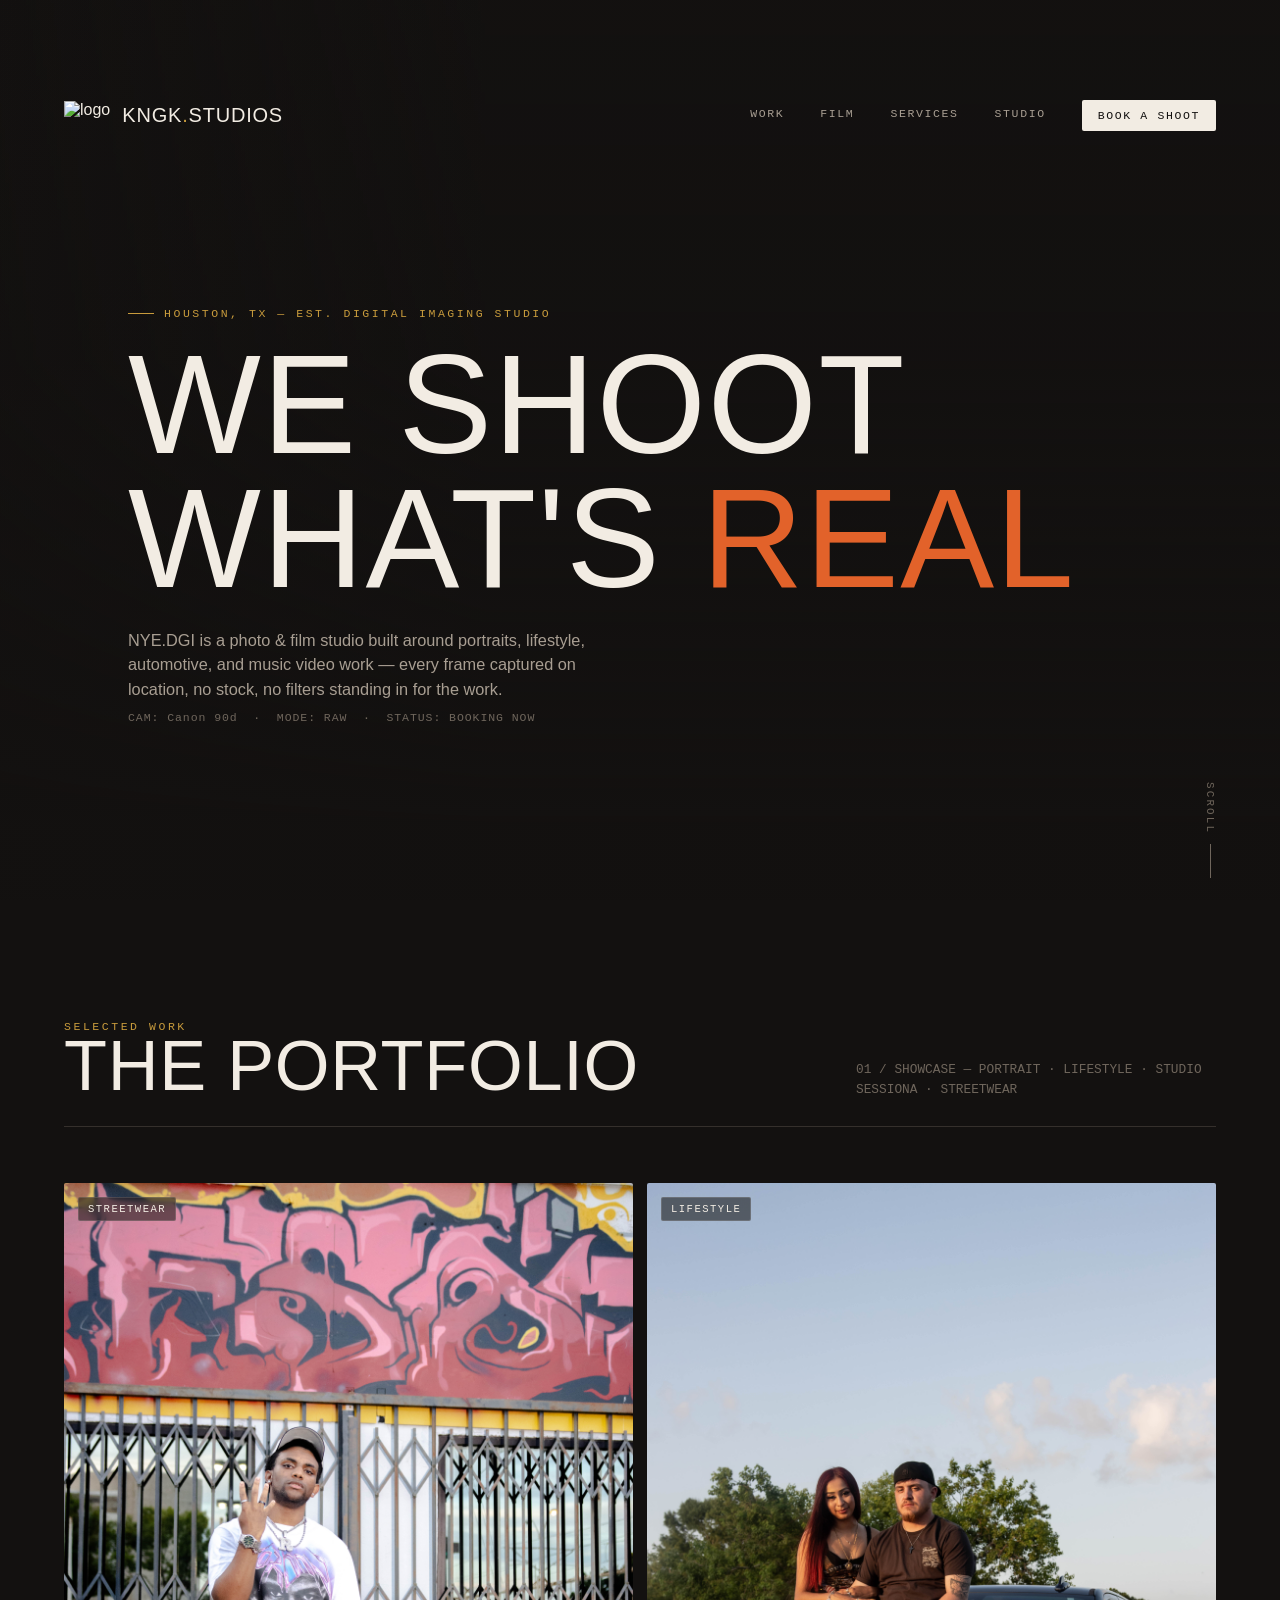
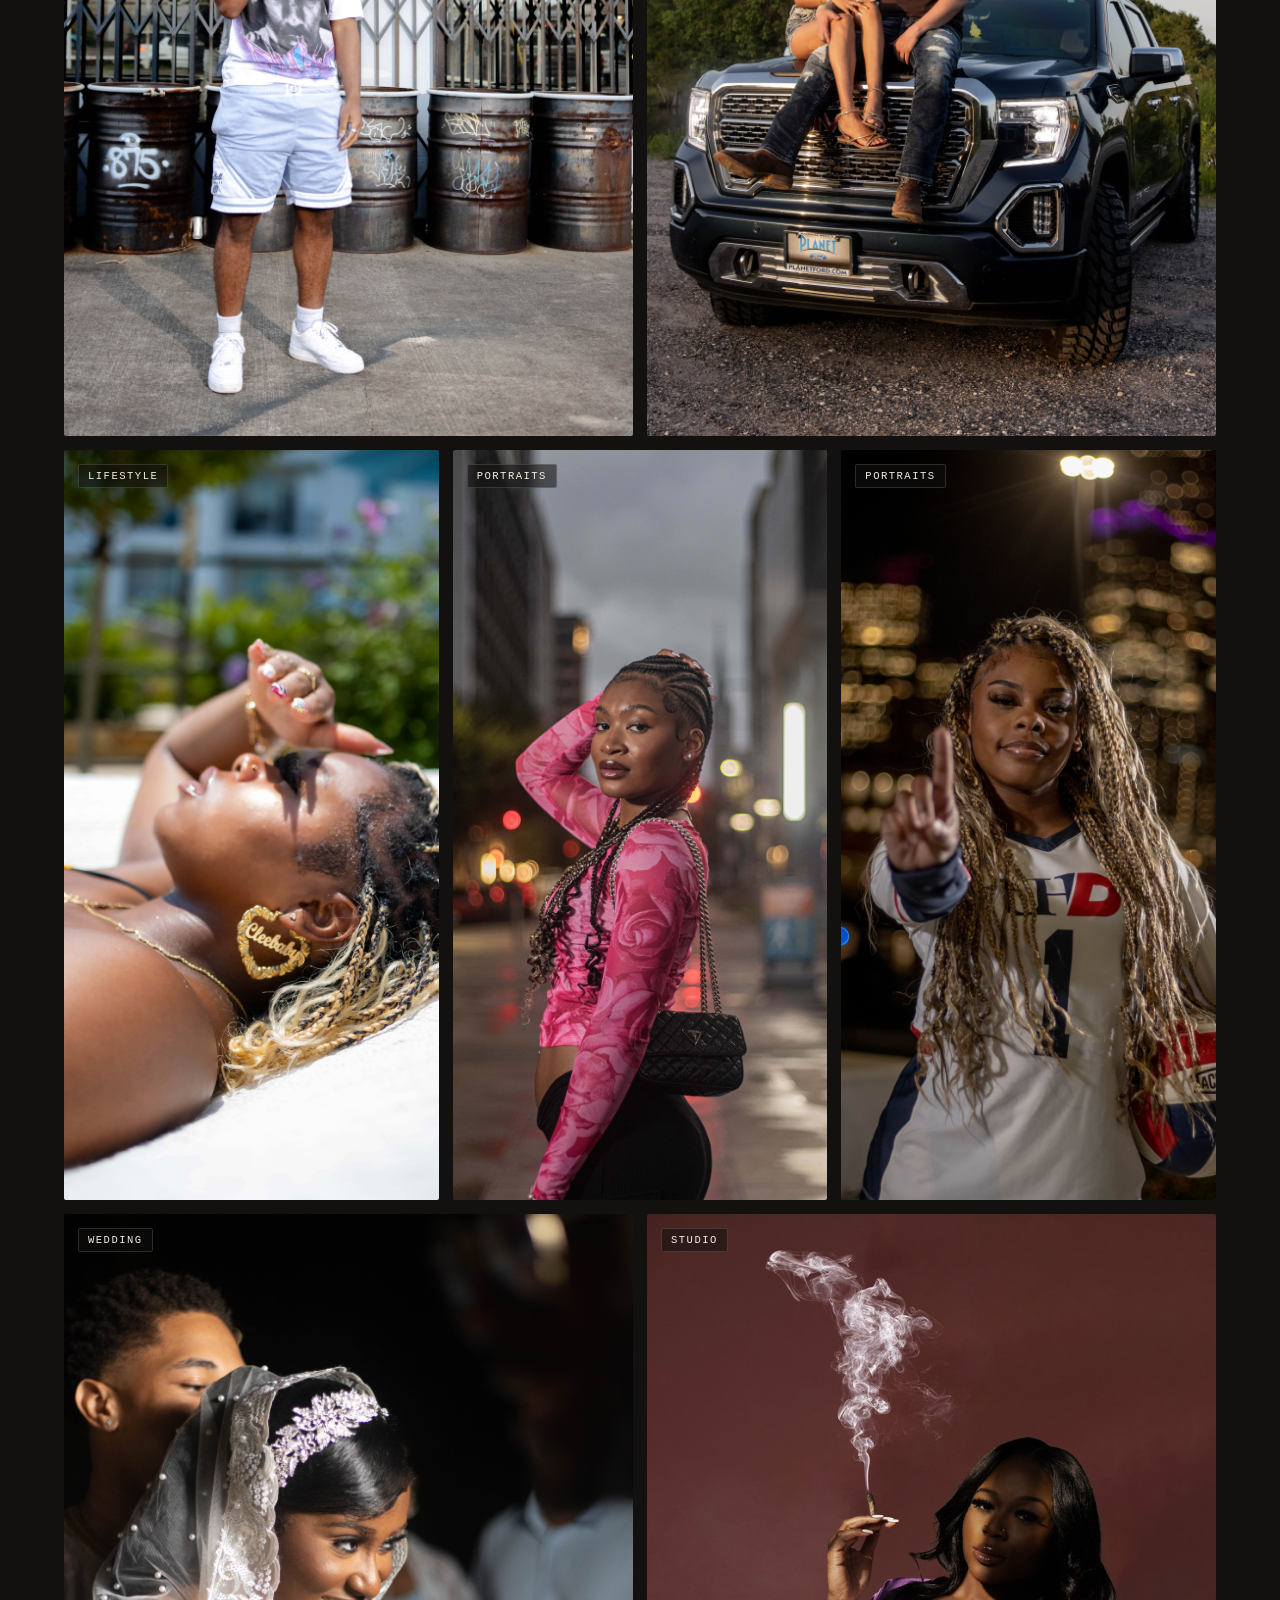
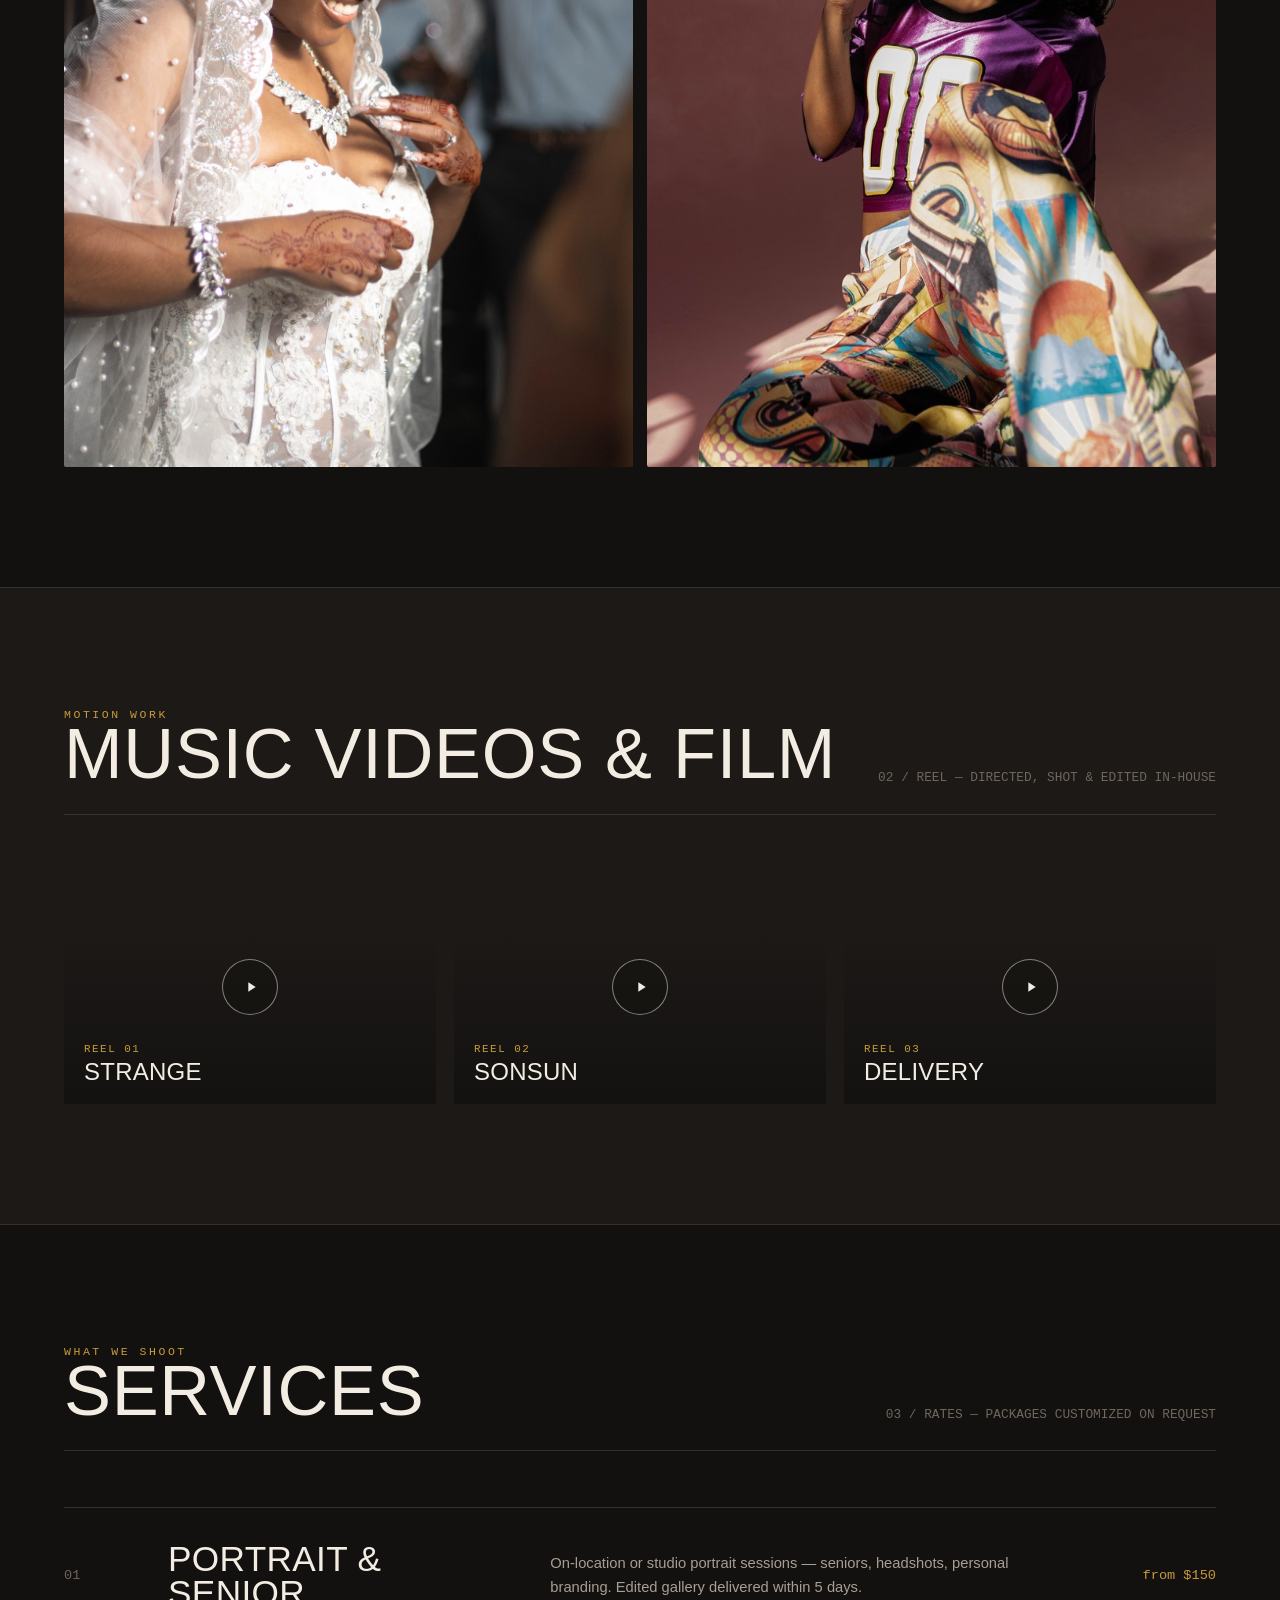
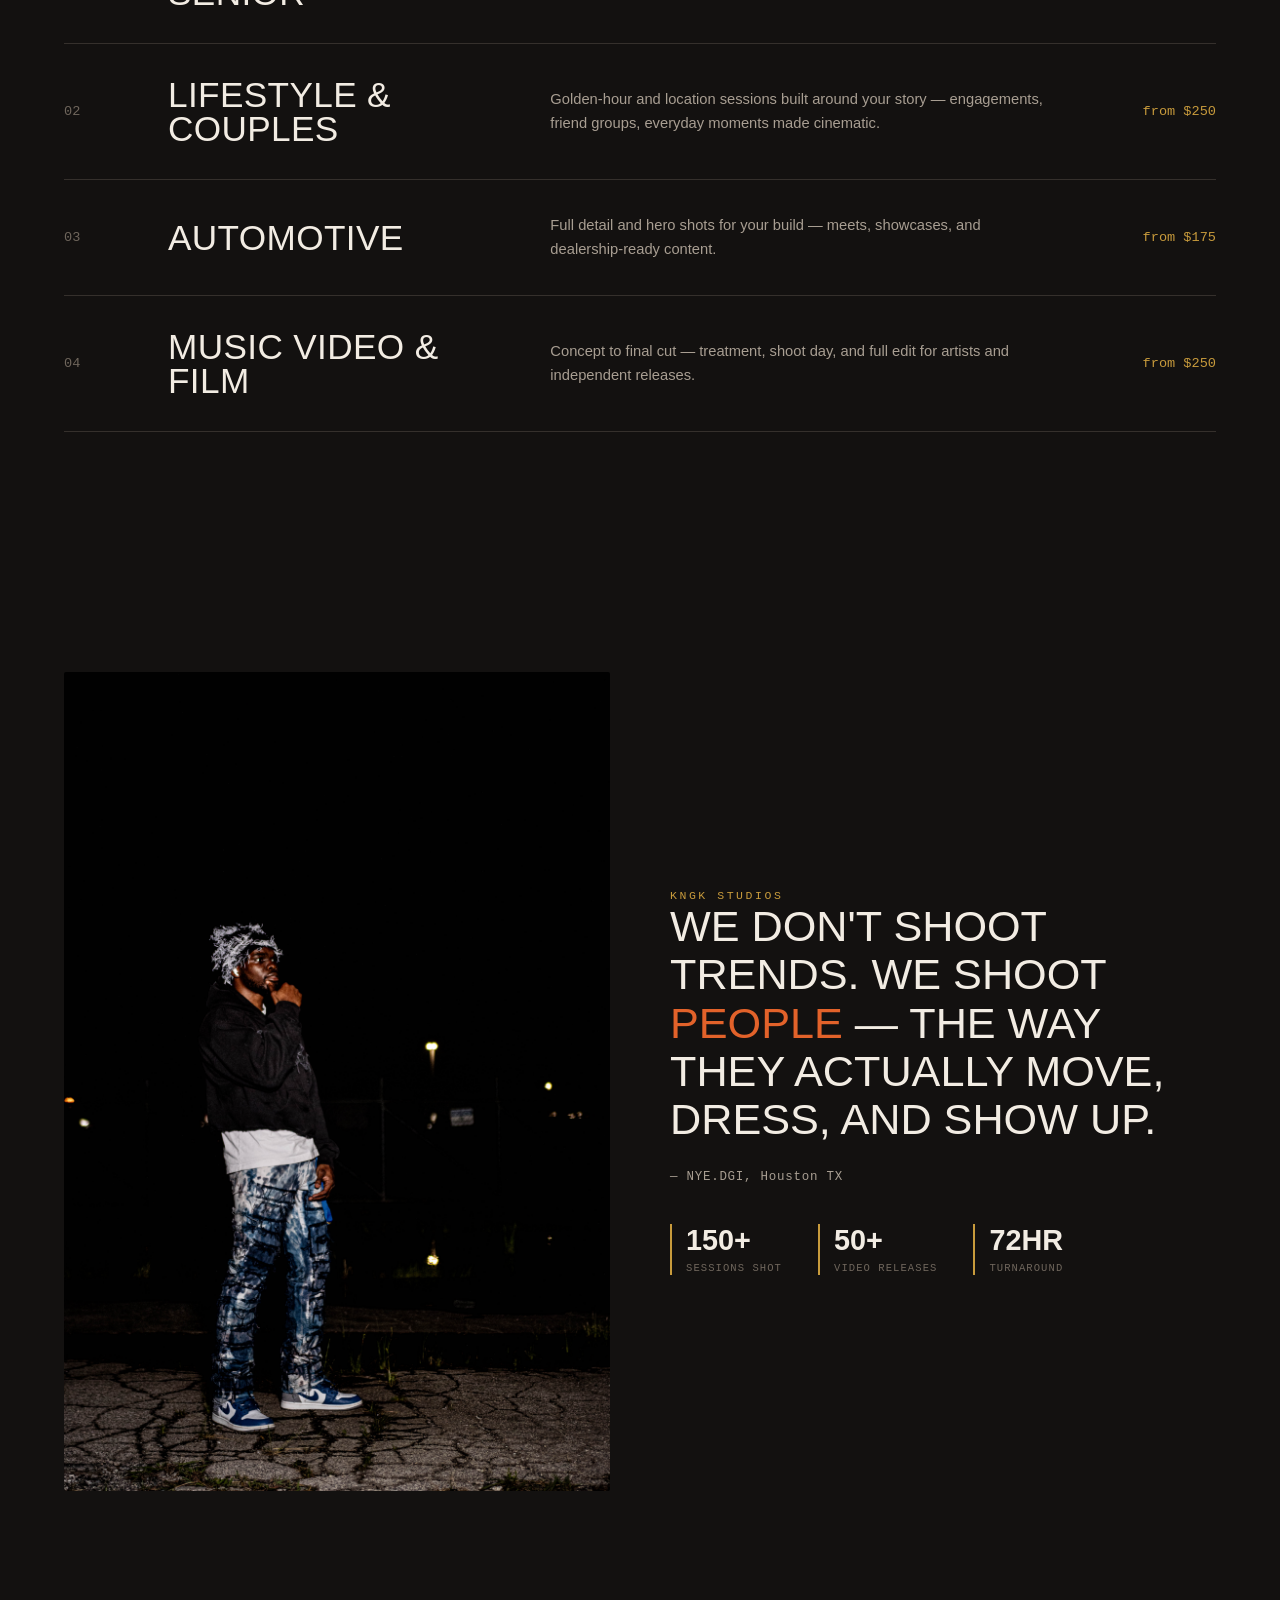
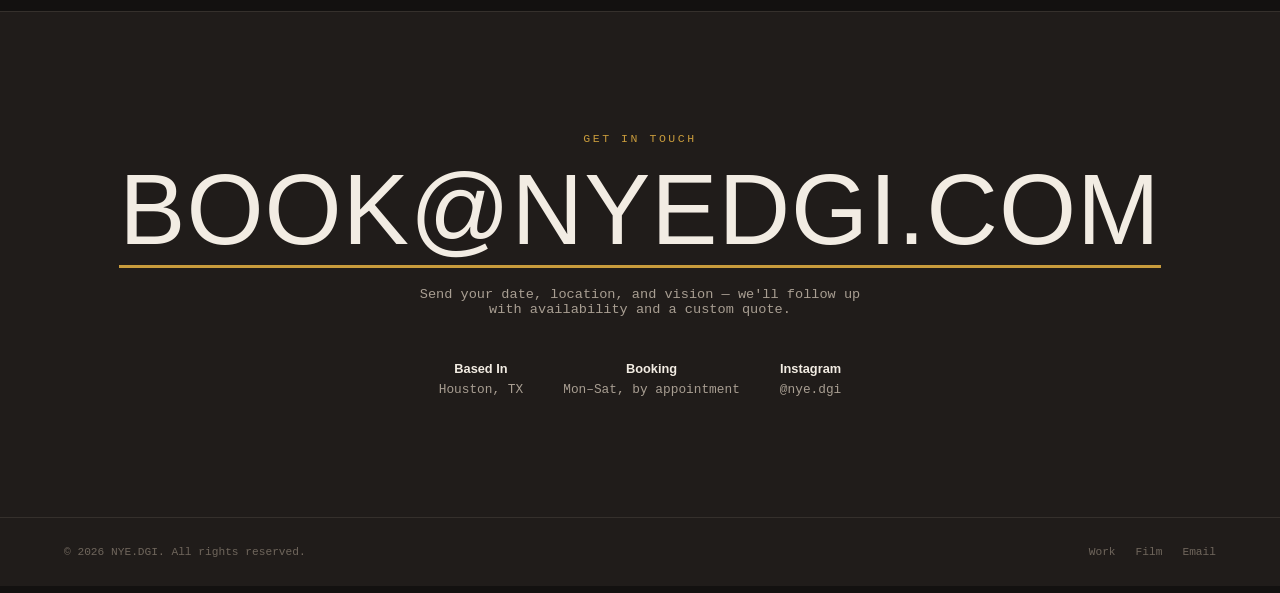
==== commit 5e9a94ec: "Update image and video source paths to relative" ====
--- a/nye.dgi.html
+++ b/nye.dgi.html
@@ -24,7 +24,7 @@
 </header>
 
 <section class="hero">
-  <video autoplay loop muted src="nye.media/Website Hero Media.mp4" alt="Photoshoot"></video>
+  <video autoplay loop muted src="./img/Hero.video.mp4" alt="Photoshoot"></video>
   <div class="hero-content">
     <div class="eyebrow">Houston, TX — Est. Digital Imaging Studio</div>
     <h1>WE SHOOT<br>WHAT'S <em>REAL</em></h1>
@@ -46,7 +46,7 @@
   </div>
   <div class="grid">
     <div class="frame f1">
-      <img src="nye.media/Rey.jpg" alt="photoshoot">
+      <img src="./img/Rey.jpg" alt="photoshoot">
       <span class="tag">STREETWEAR</span>
       <div class="exif">
         <div class="exif-title">On Location — Third Ward</div>
@@ -54,7 +54,7 @@
       </div>
     </div>
     <div class="frame f2">
-      <img src="nye.media/Photo-5.jpg">
+      <img src="./img/Photo-5.jpg">
       <span class="tag">Lifestyle</span>
       <div class="exif">
         <div class="exif-title">Golden Hour Session</div>
@@ -62,7 +62,7 @@
       </div>
     </div>
     <div class="frame f3">
-      <img src="nye.media/Photo-58_1.jpg" alt="photoshoot">
+      <img src="./img/Photo-58_1.jpg" alt="photoshoot">
       <span class="tag">Lifestyle</span>
       <div class="exif">
         <div class="exif-title">Poolside</div>
@@ -70,7 +70,7 @@
       </div>
     </div>
     <div class="frame f4">
-      <img src="nye.media/IMG_3707 2.JPG" alt="phtoshoot">
+      <img src="./img/IMG_3707 2.JPG" alt="phtoshoot">
       <span class="tag">Portraits</span>
       <div class="exif">
         <div class="exif-title">Park Shoots</div>
@@ -78,7 +78,7 @@
       </div>
     </div>
     <div class="frame f5">
-      <img src="nye.media/IMG_3593.JPG">
+      <img src="./img/IMG_3593.JPG">
       <span class="tag">Portraits</span>
       <div class="exif">
         <div class="exif-title">UHD Volleyball</div>
@@ -86,7 +86,7 @@
       </div>
     </div>
     <div class="frame f6">
-      <img src="nye.media/Cars-80.jpg" alt="photoshoot">
+      <img src="./img/Cars-80.jpg" alt="photoshoot">
       <span class="tag">Wedding</span>
       <div class="exif">
         <div class="exif-title">On location</div>
@@ -94,7 +94,7 @@
       </div>
     </div>
     <div class="frame f7">
-      <img src="nye.media/SH.jpeg" alt="photoshoot">
+      <img src="./img/SH.jpeg" alt="photoshoot">
       <span class="tag">Studio</span>
       <div class="exif">
         <div class="exif-title">Studio Session</div>
@@ -114,17 +114,17 @@
   </div>
   <div class="reel">
     <div class="reel-card">
-      <video src="nye.media/Strange_Edits.mp4" class="video"></video>
+      <video src="./img/Strange_Edits.mp4" class="video"></video>
       <div class="play-btn"><svg viewBox="0 0 24 24"><path d="M8 5v14l11-7z"/></svg></div>
       <div class="reel-info"><span class="num">REEL 01</span><h3>Strange</h3></div>
     </div>
     <div class="reel-card">
-      <video src="nye.media/SONSUN.mp4" class="video"></video>
+      <video src="./img/SONSON.mp4" class="video"></video>
       <div class="play-btn"><svg viewBox="0 0 24 24"><path d="M8 5v14l11-7z"/></svg></div>
       <div class="reel-info"><span class="num">REEL 02</span><h3>Sonsun</h3></div>
     </div>
     <div class="reel-card">
-      <video src="nye.media/Delivery_Music_Video.mp4" class="video" alt="Delivery"></video>
+      <video src="./img/Delivery.mp4" class="video" alt="Delivery"></video>
       <div class="play-btn"><svg viewBox="0 0 24 24"><path d="M8 5v14l11-7z"/></svg></div>
       <div class="reel-info"><span class="num">REEL 03</span><h3>Delivery</h3></div>
     </div>
@@ -169,7 +169,7 @@
 
 <section class="statement" id="about">
   <figure>
-    <img src="nye.media/Nye.jpg" alt="nye">
+    <img src="./img/Nye.jpg" alt="nye">
   </figure>
   <div>
     <div class="eyebrow">KNGK Studios</div>
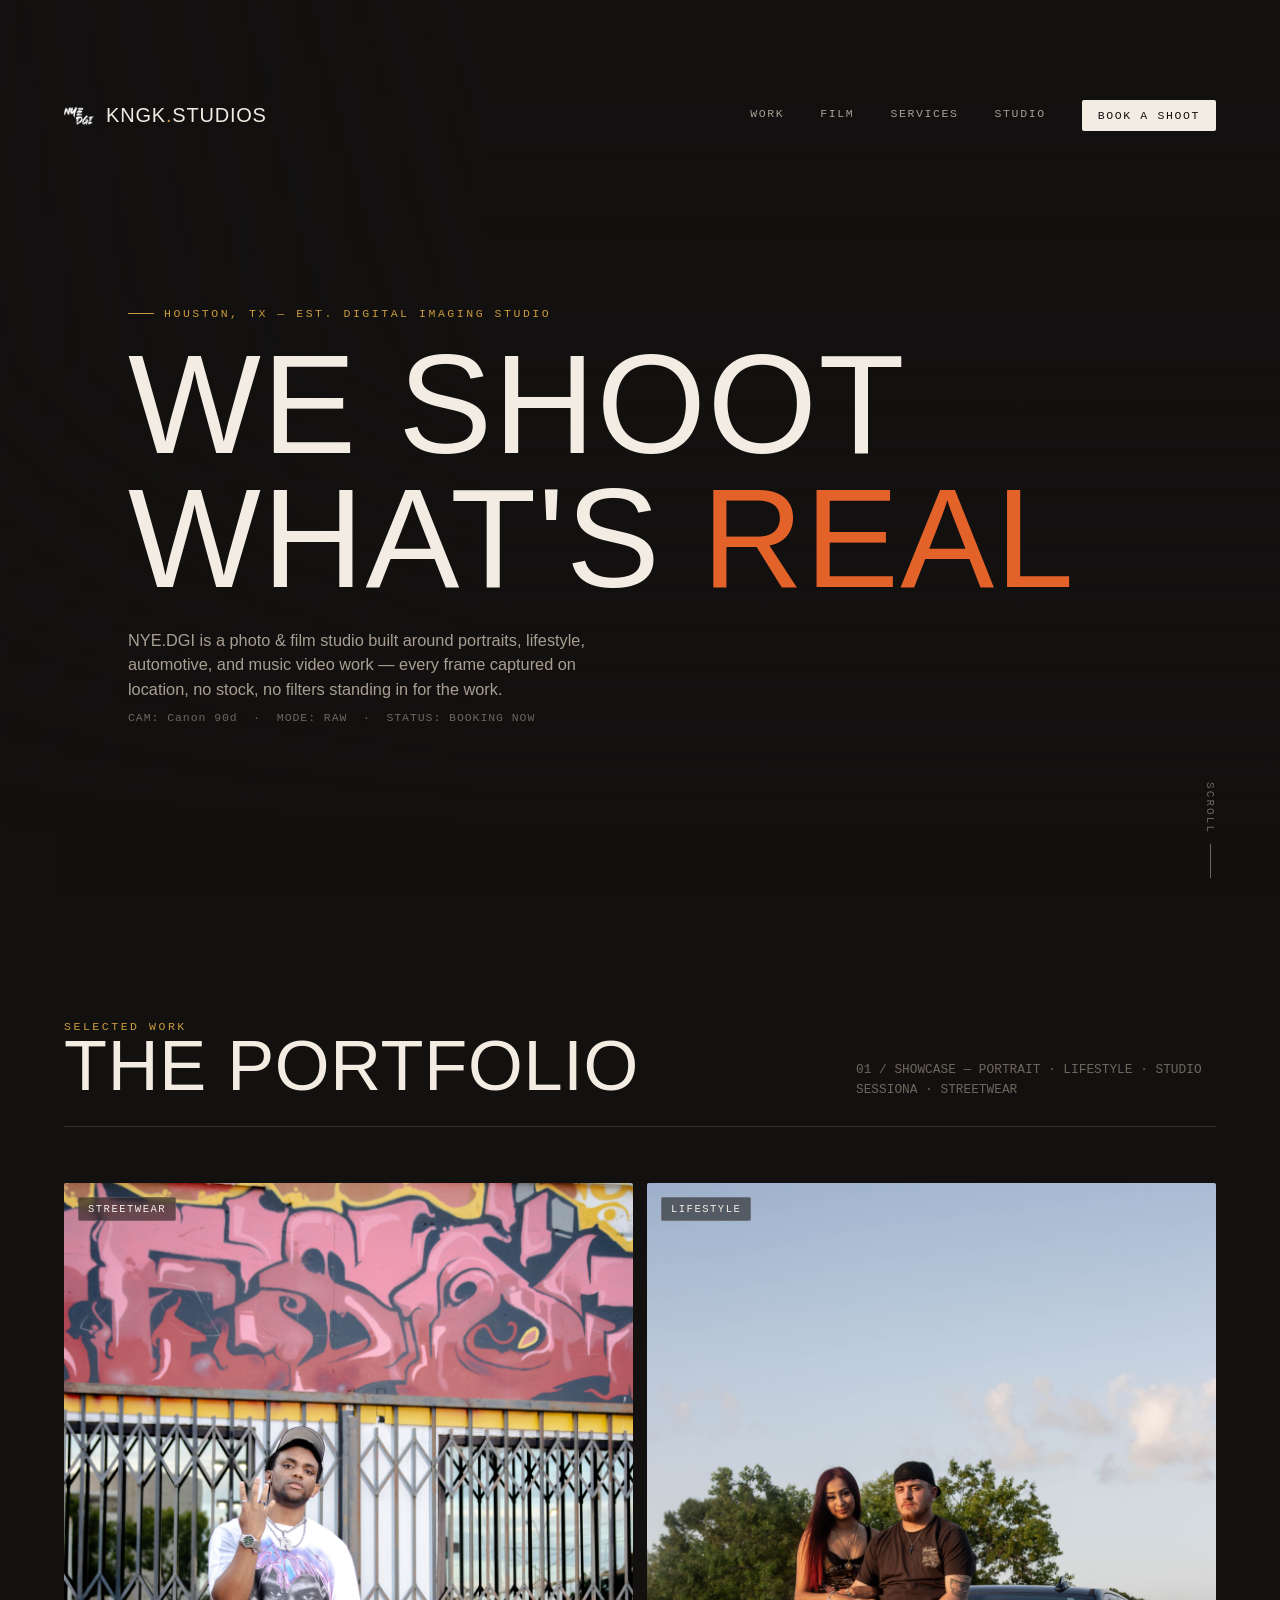
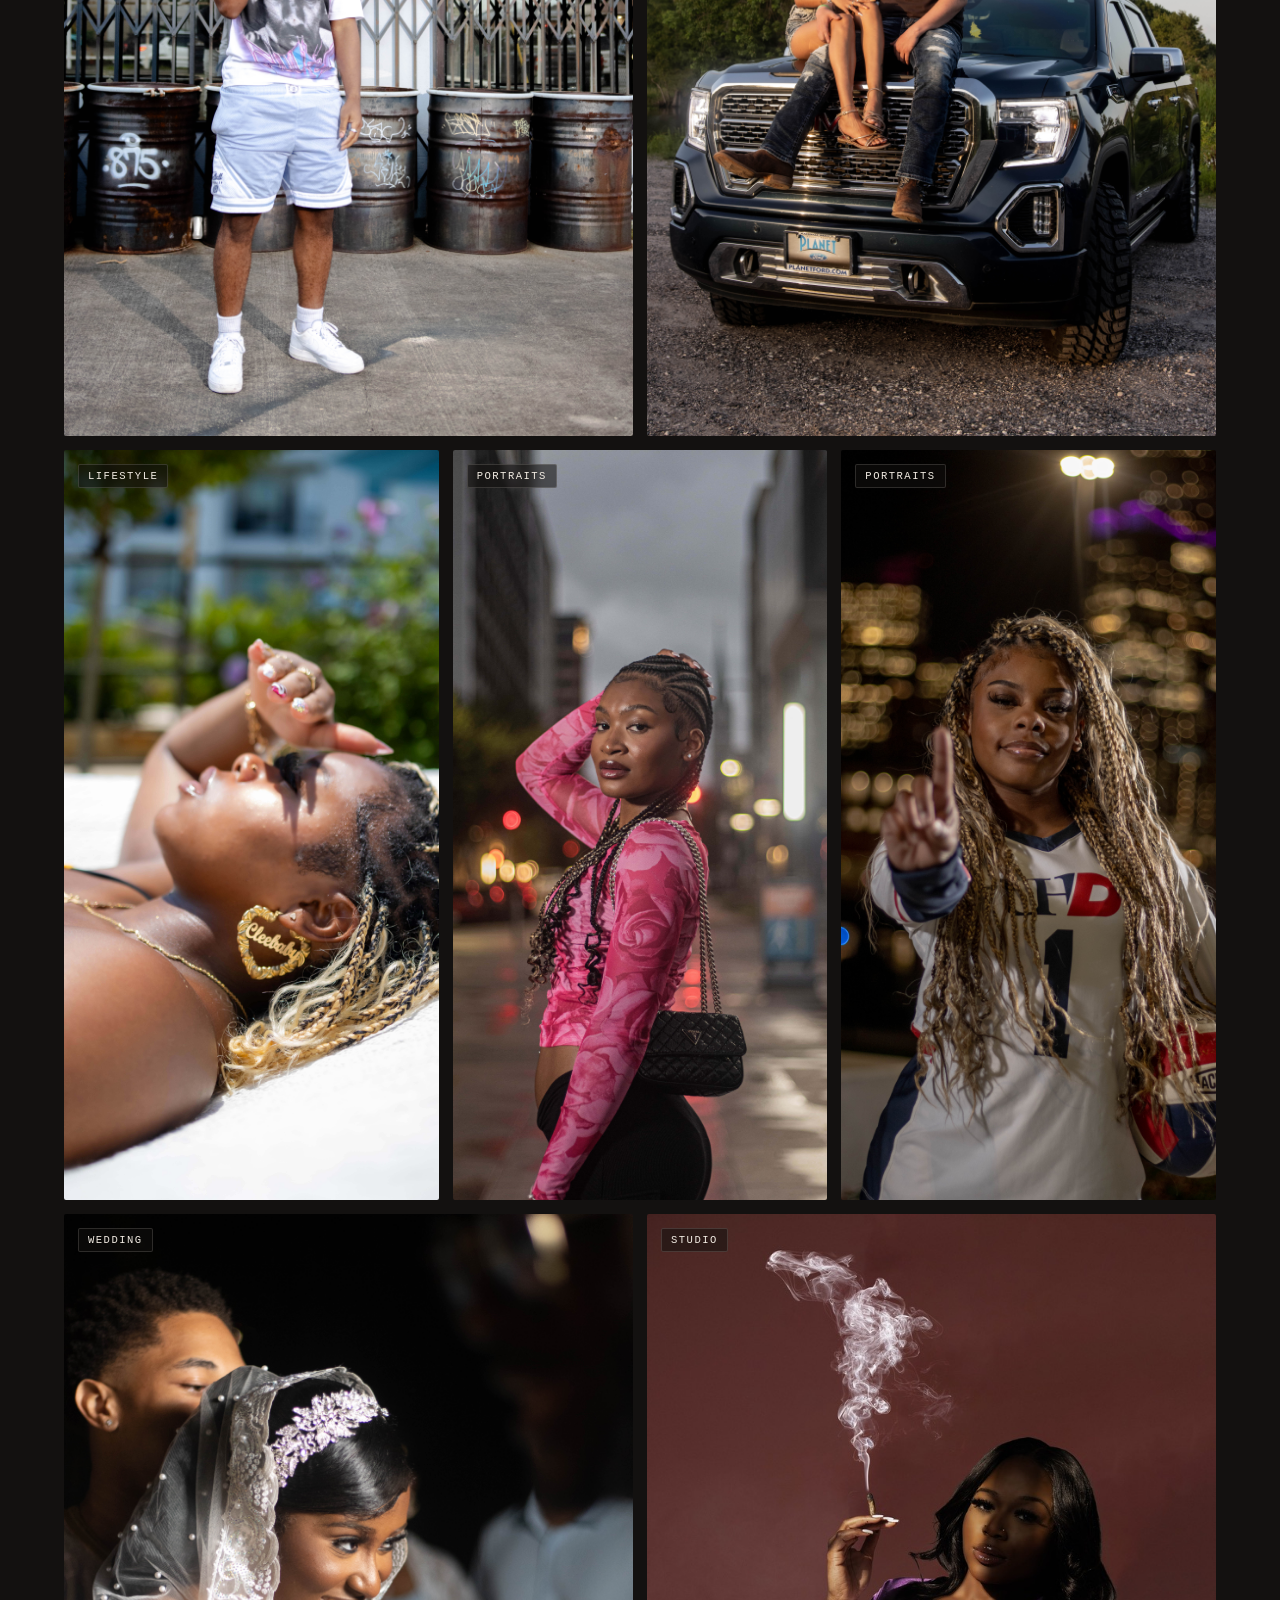
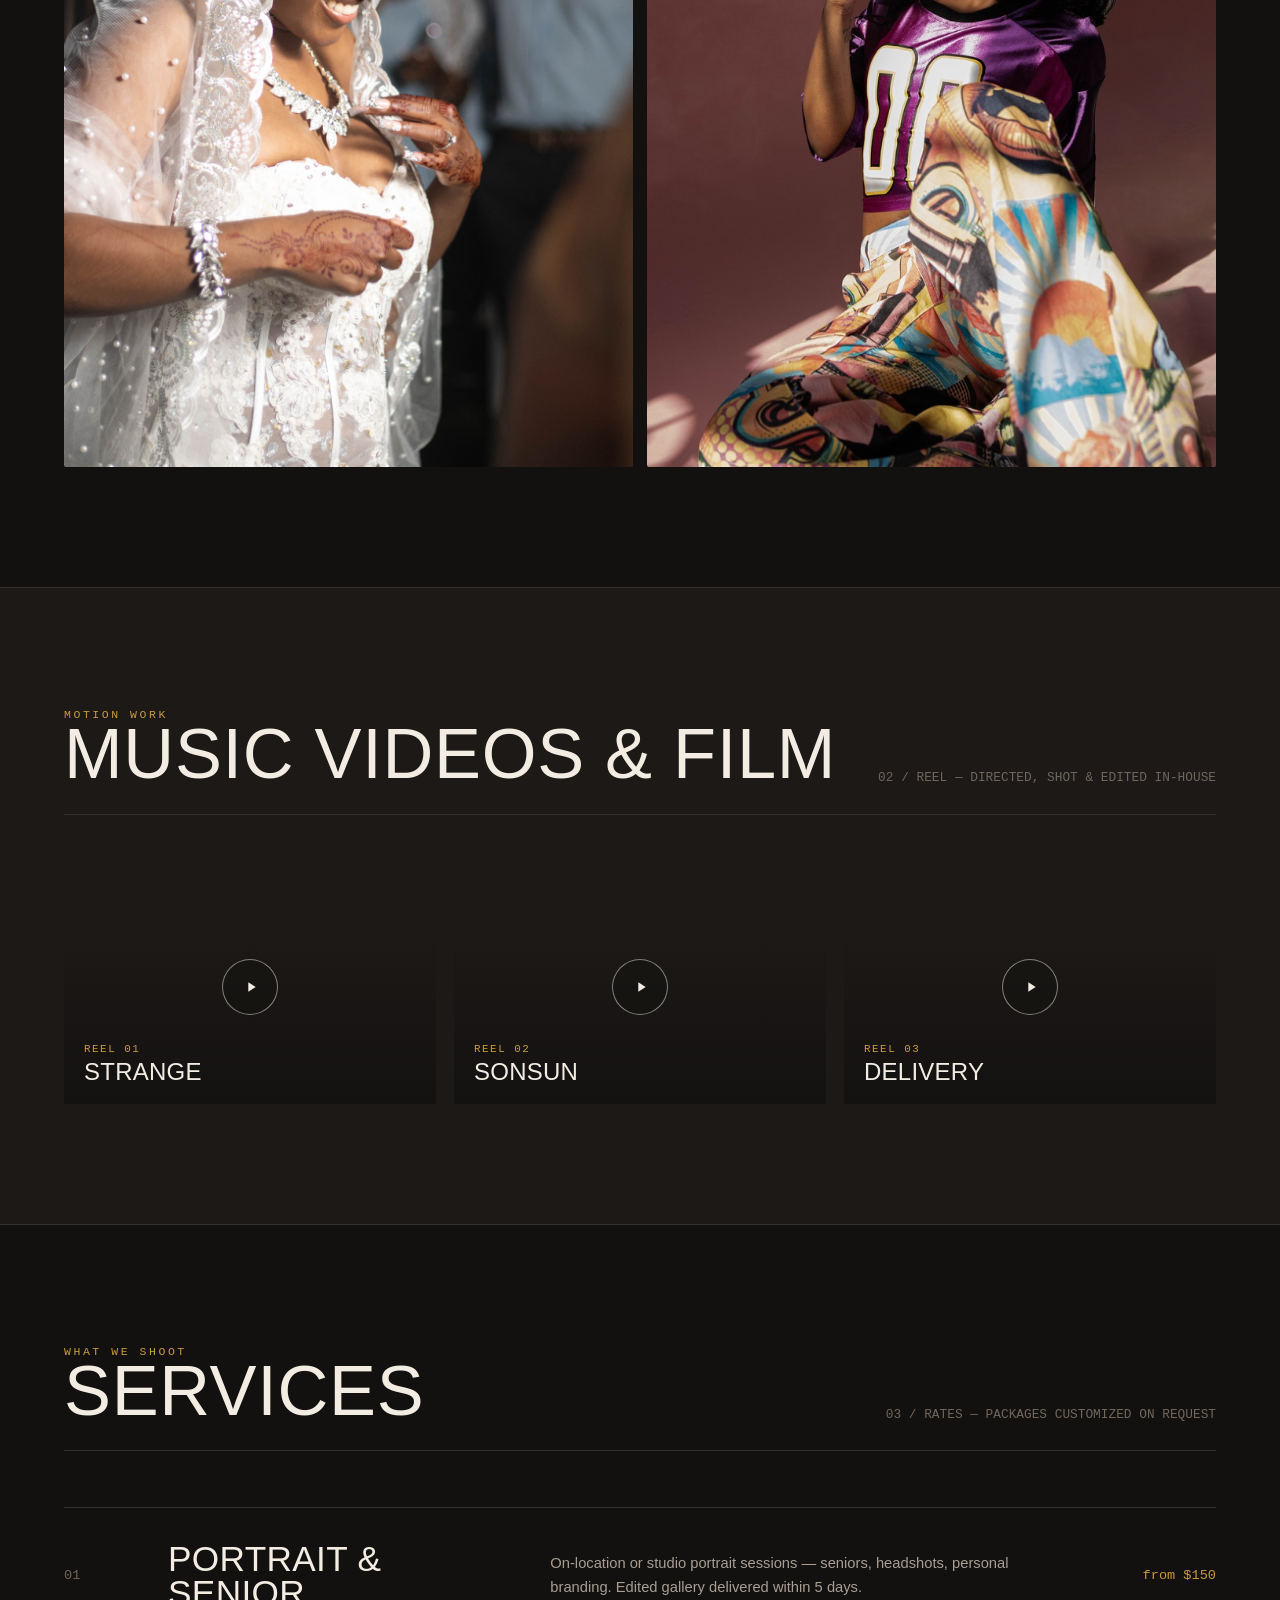
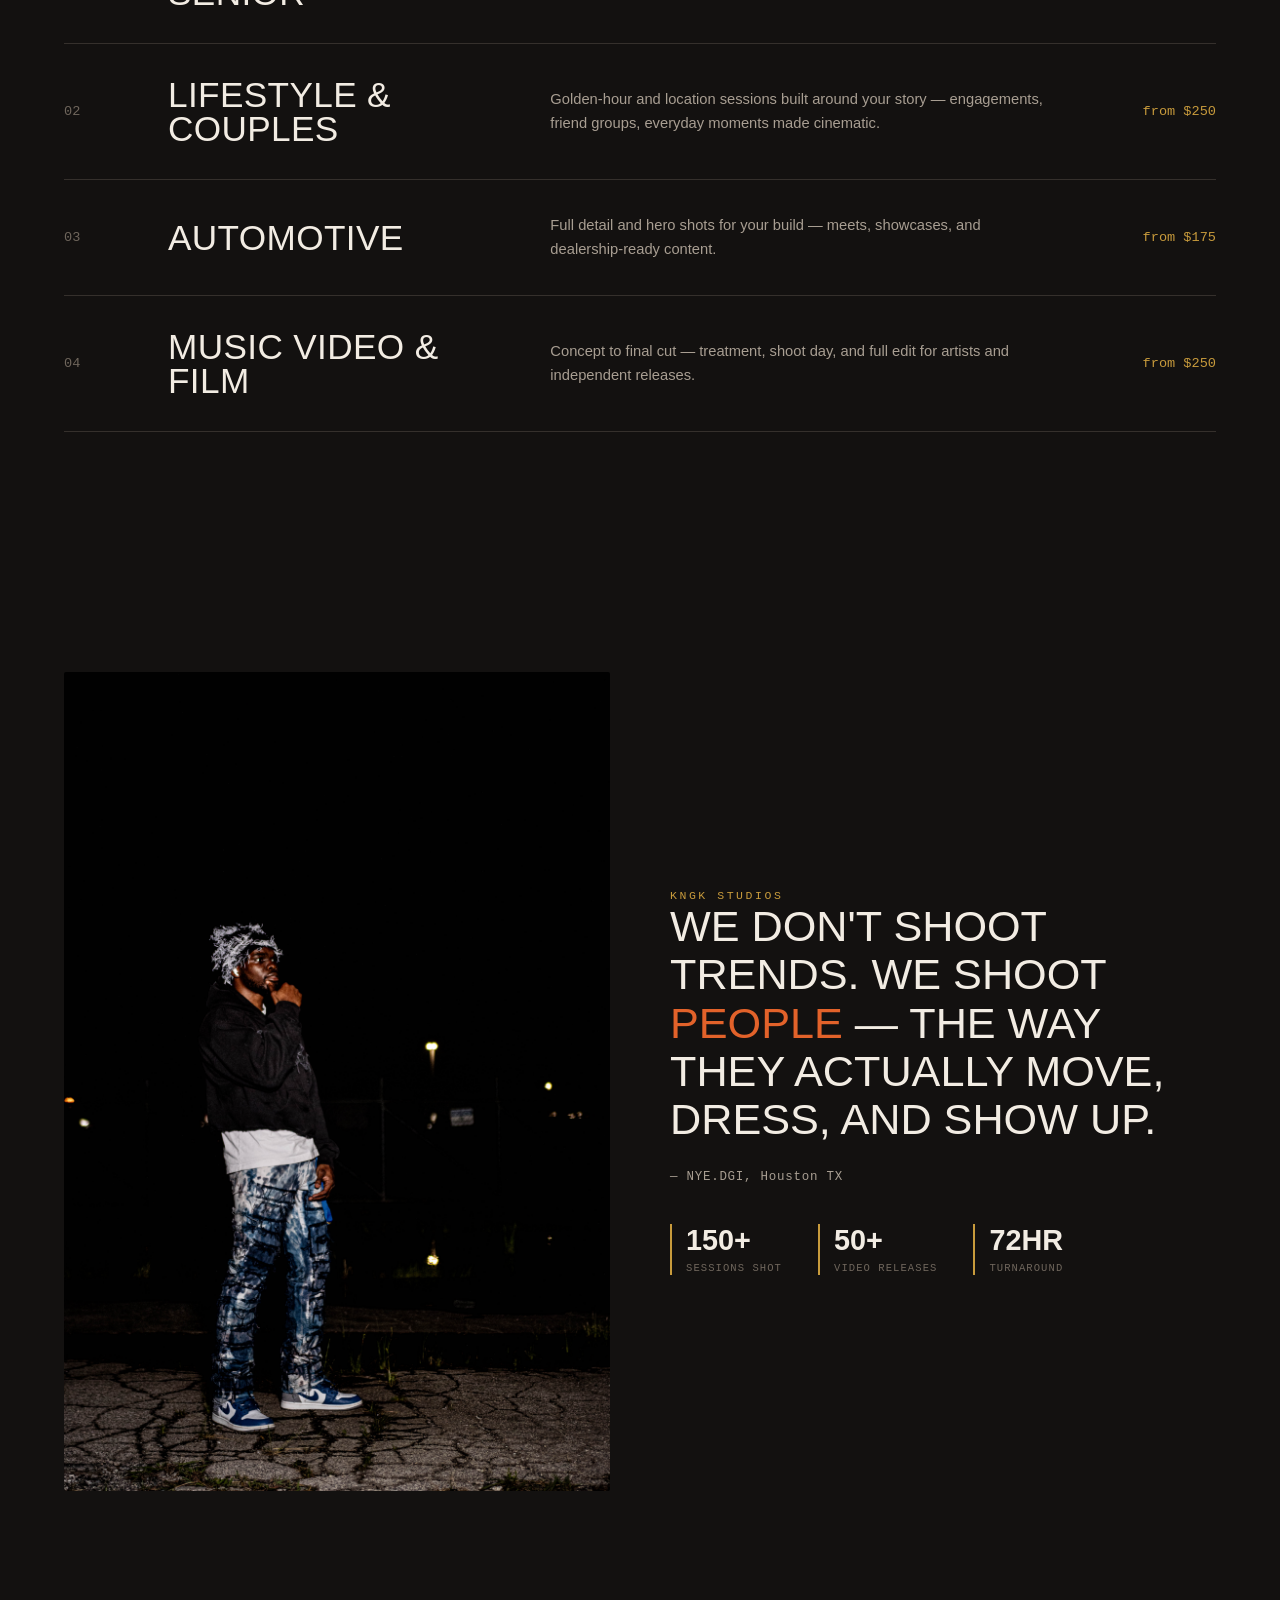
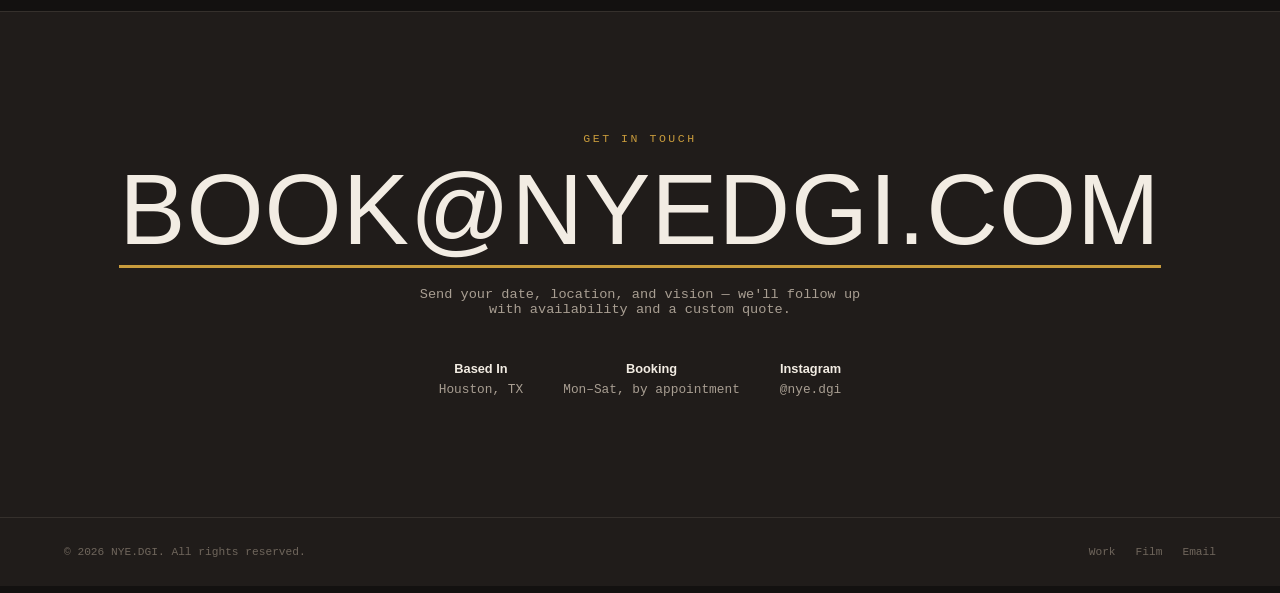
==== commit 8a72db5f: "Update nye.dgi.html" ====
--- a/nye.dgi.html
+++ b/nye.dgi.html
@@ -11,7 +11,7 @@
 <script src="./nye.dgi.js" defer></script>
 <header id="siteHeader">
   <div class="logo-mark">
-    <img src="nye.media/Brand_Logo_White.png" alt="logo">
+    <img src="./img/Brand_Logo_White.png" alt="logo">
     <span>KNGK<span style="color:var(--brass)">.</span>STUDIOS</span>
   </div>
   <nav class="links">
